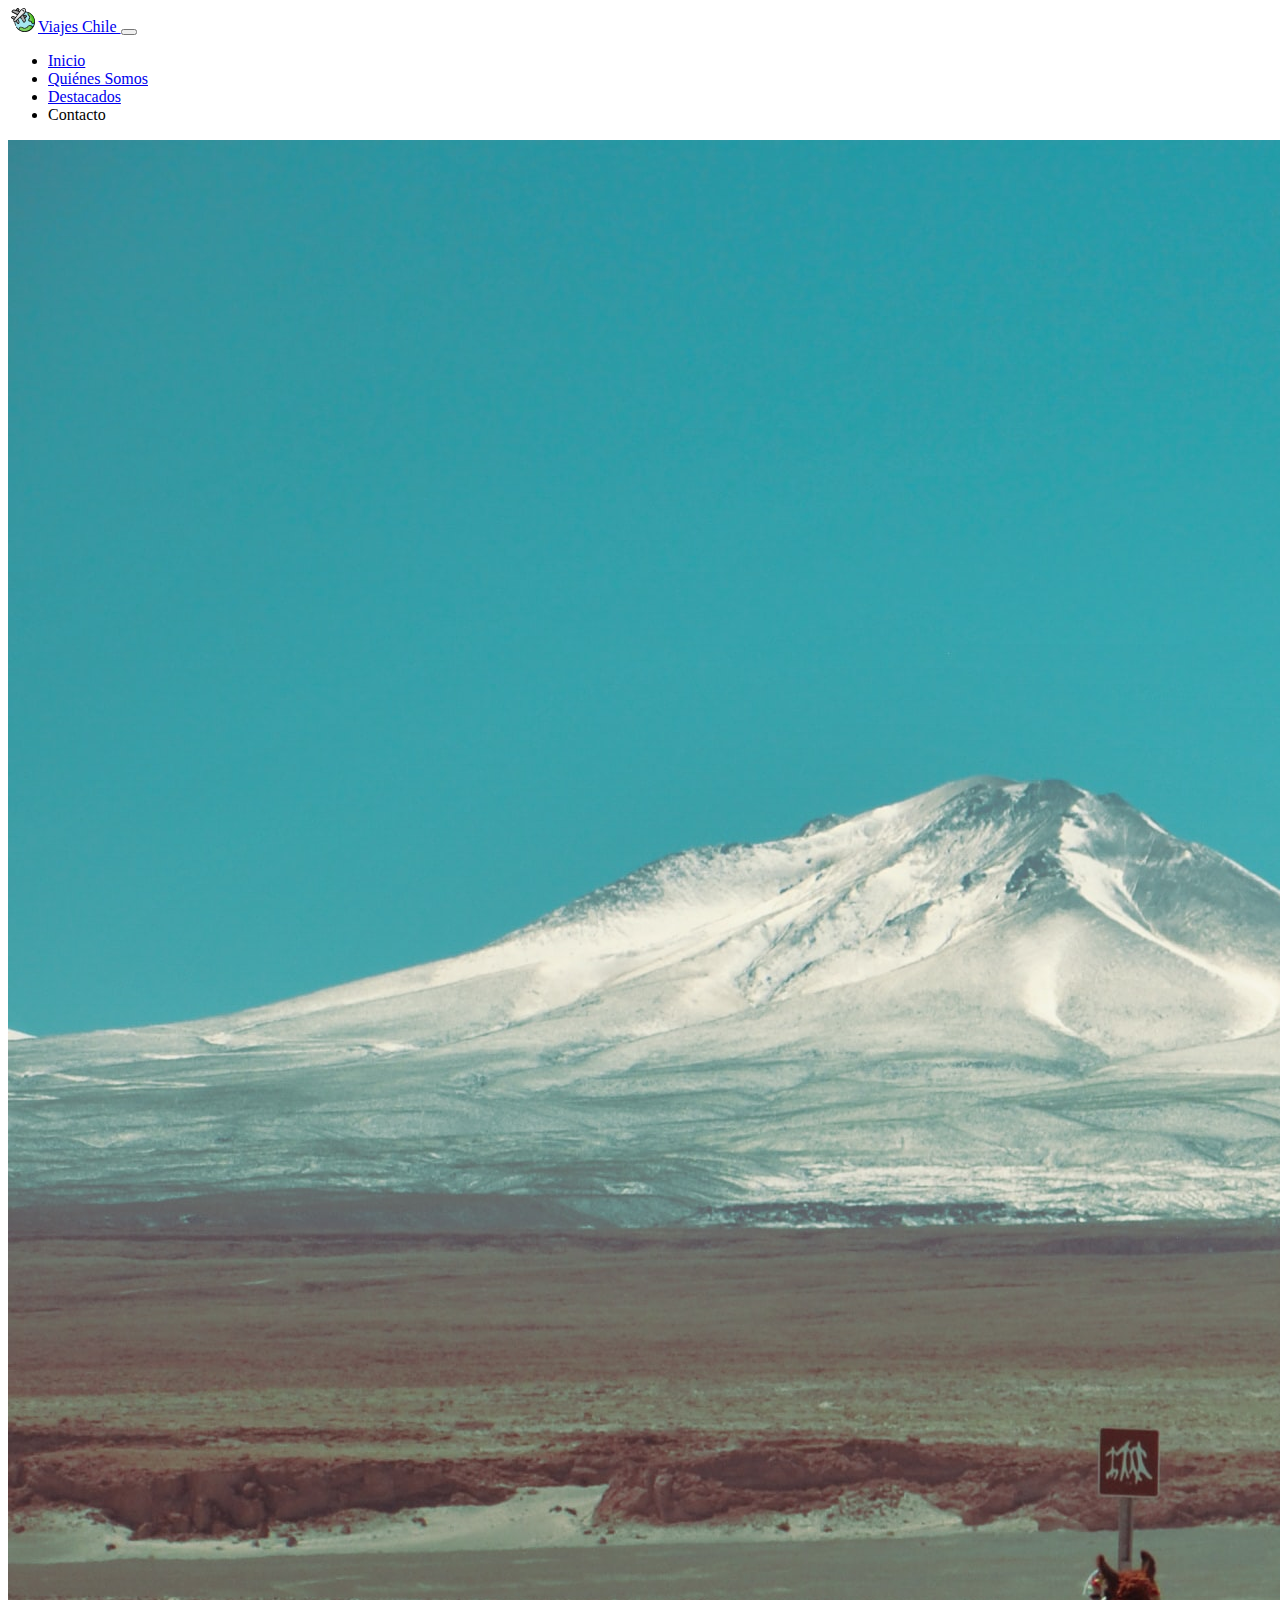
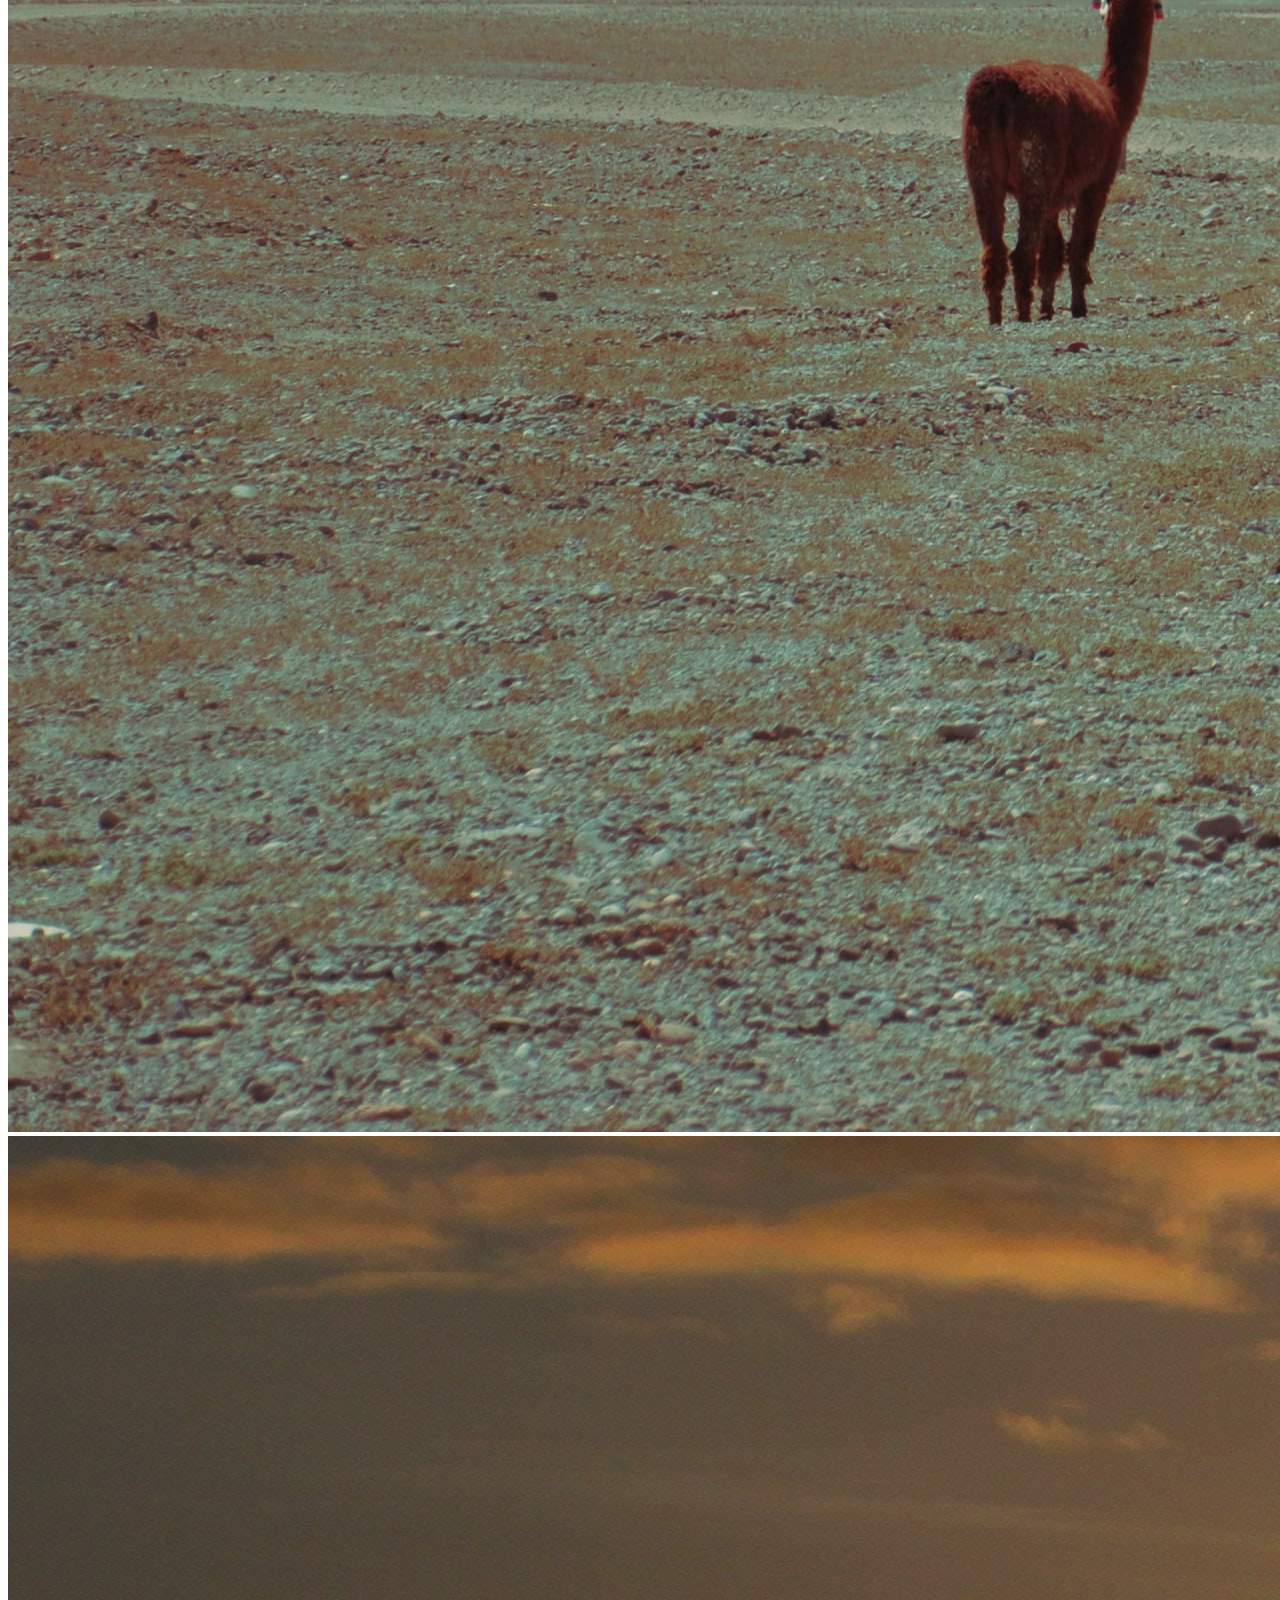
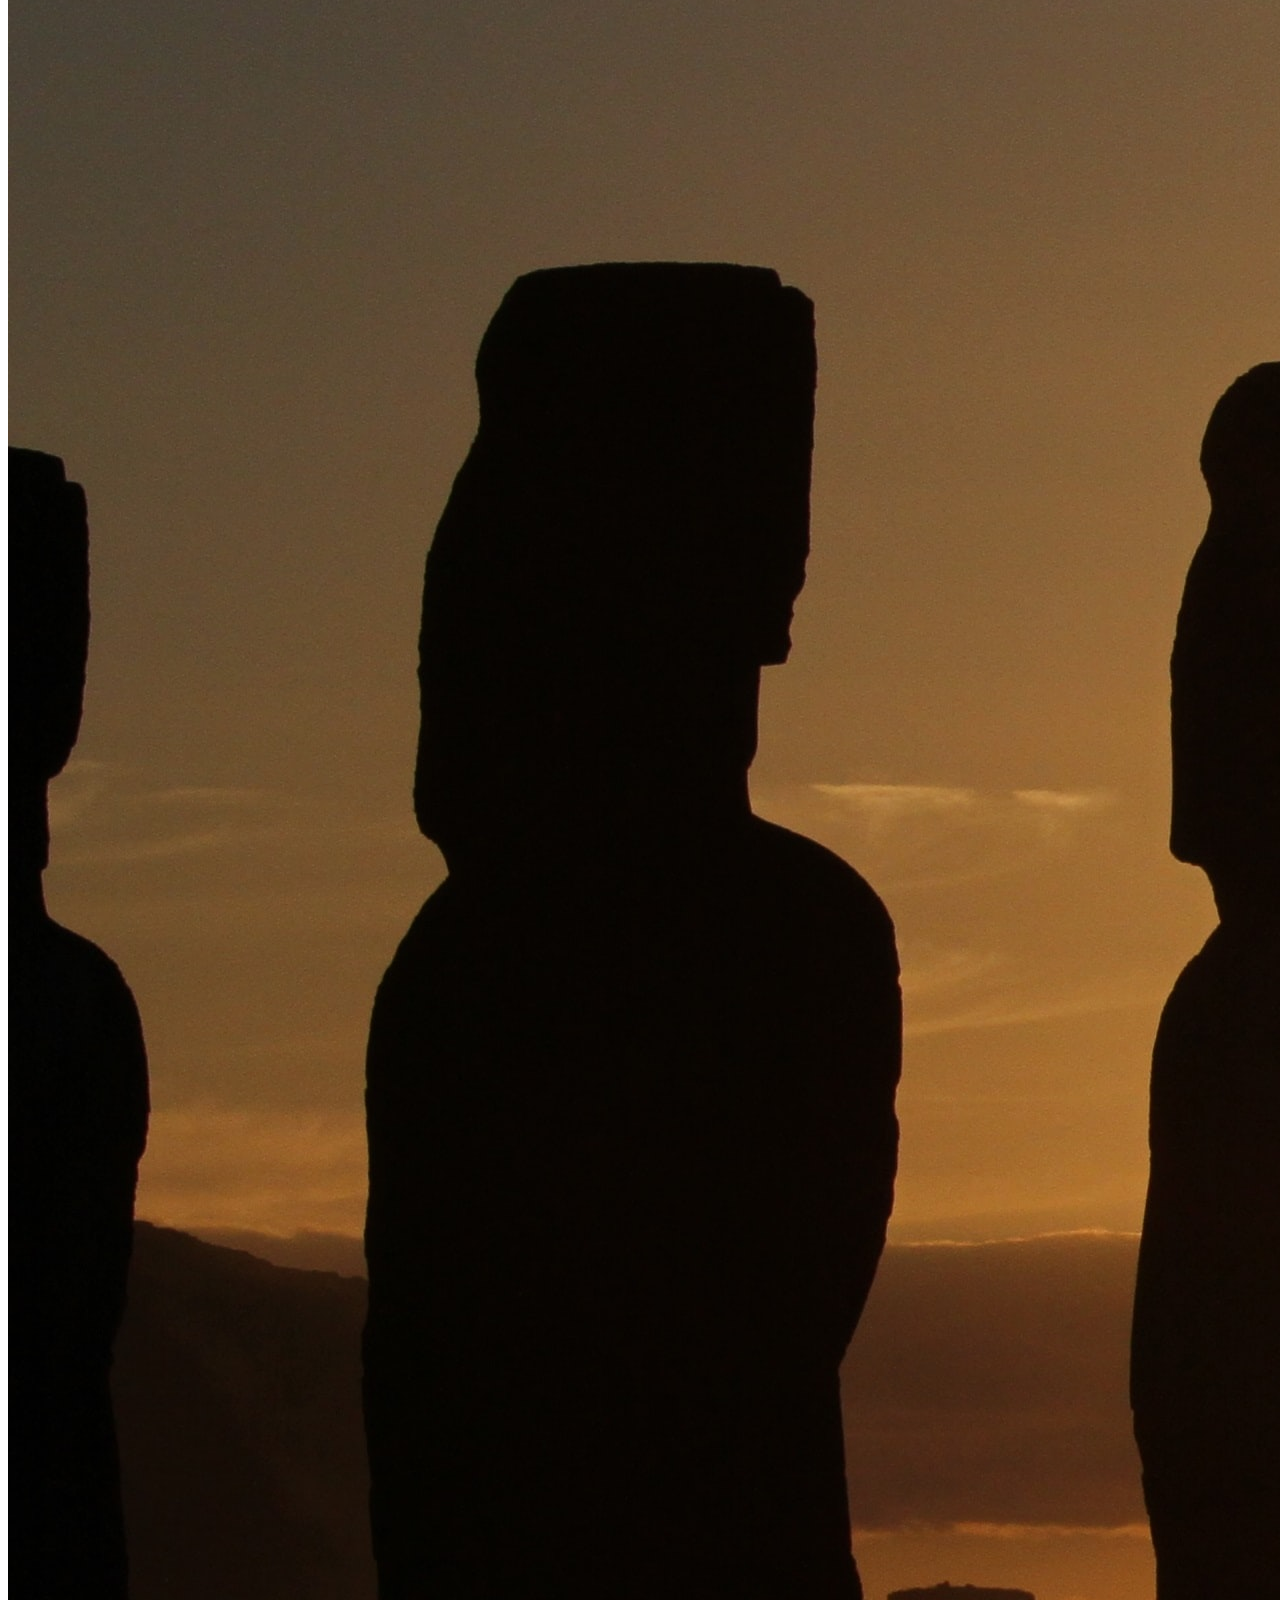
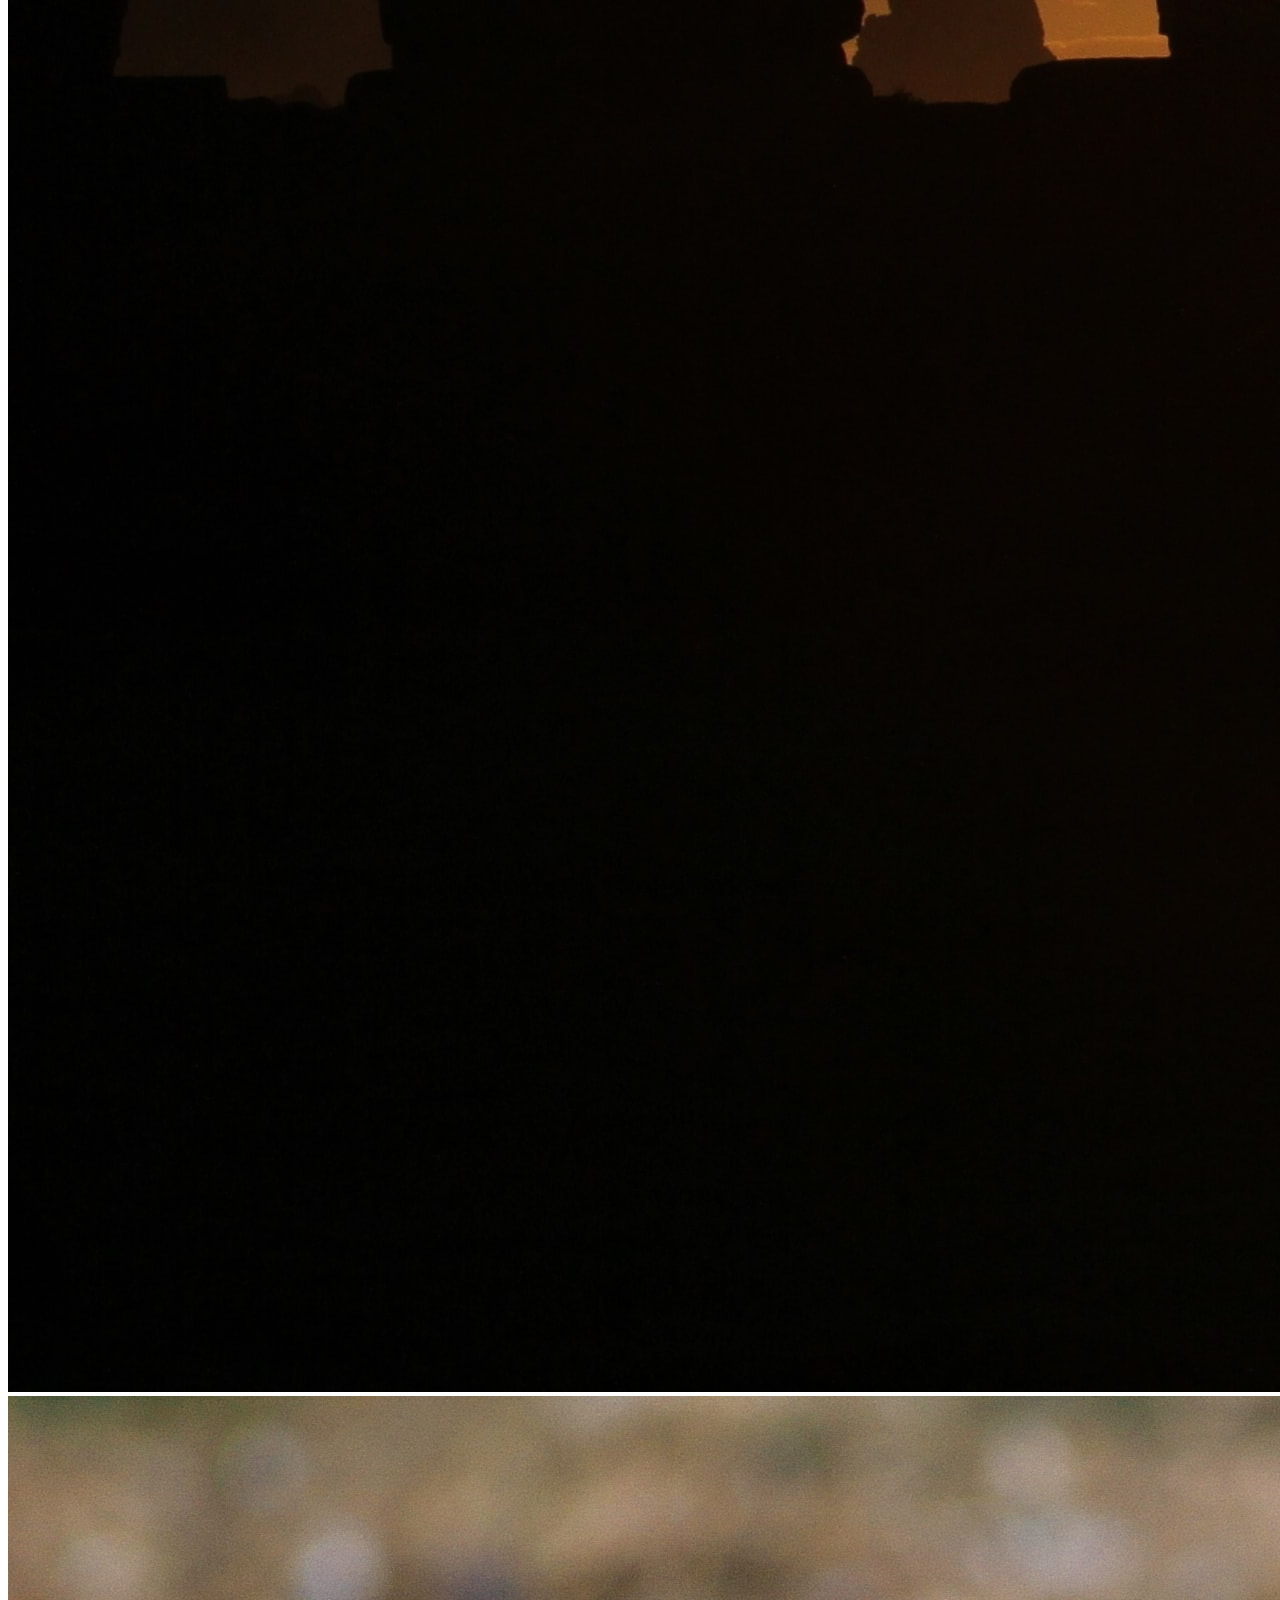
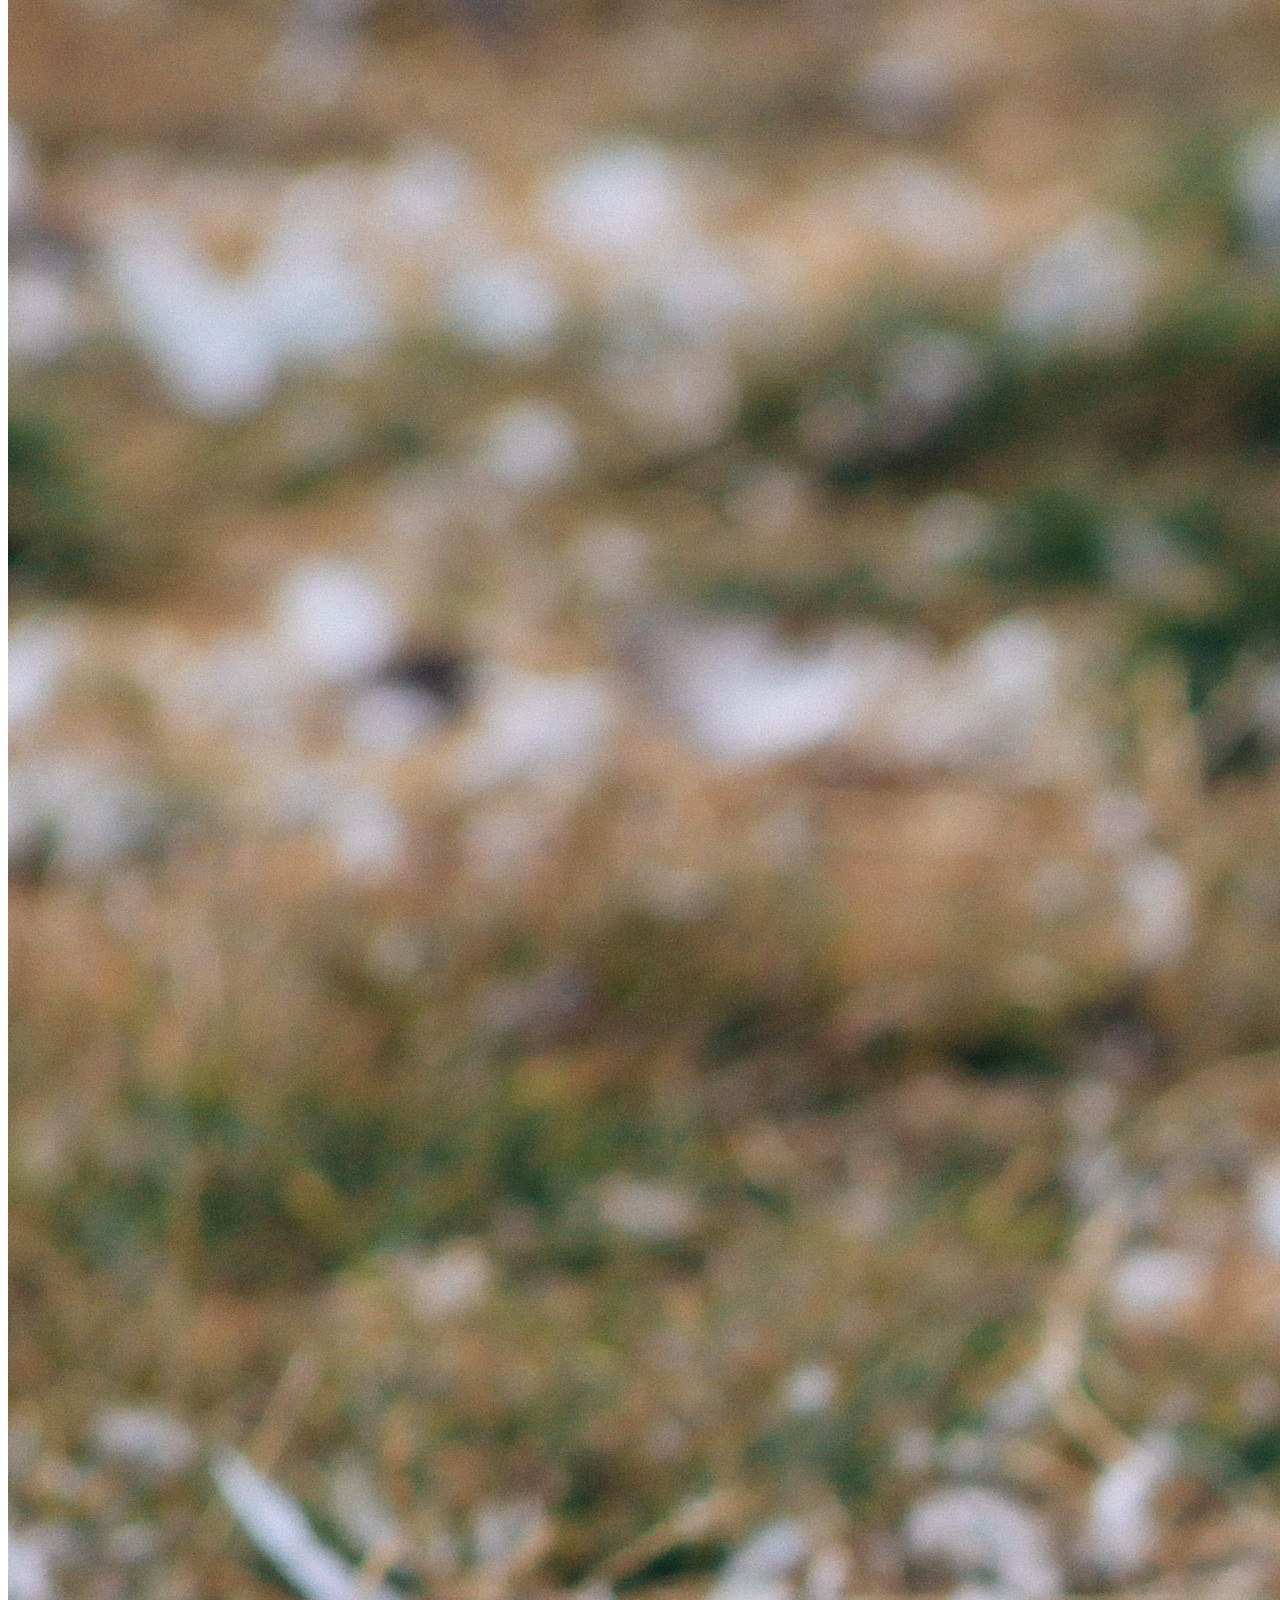
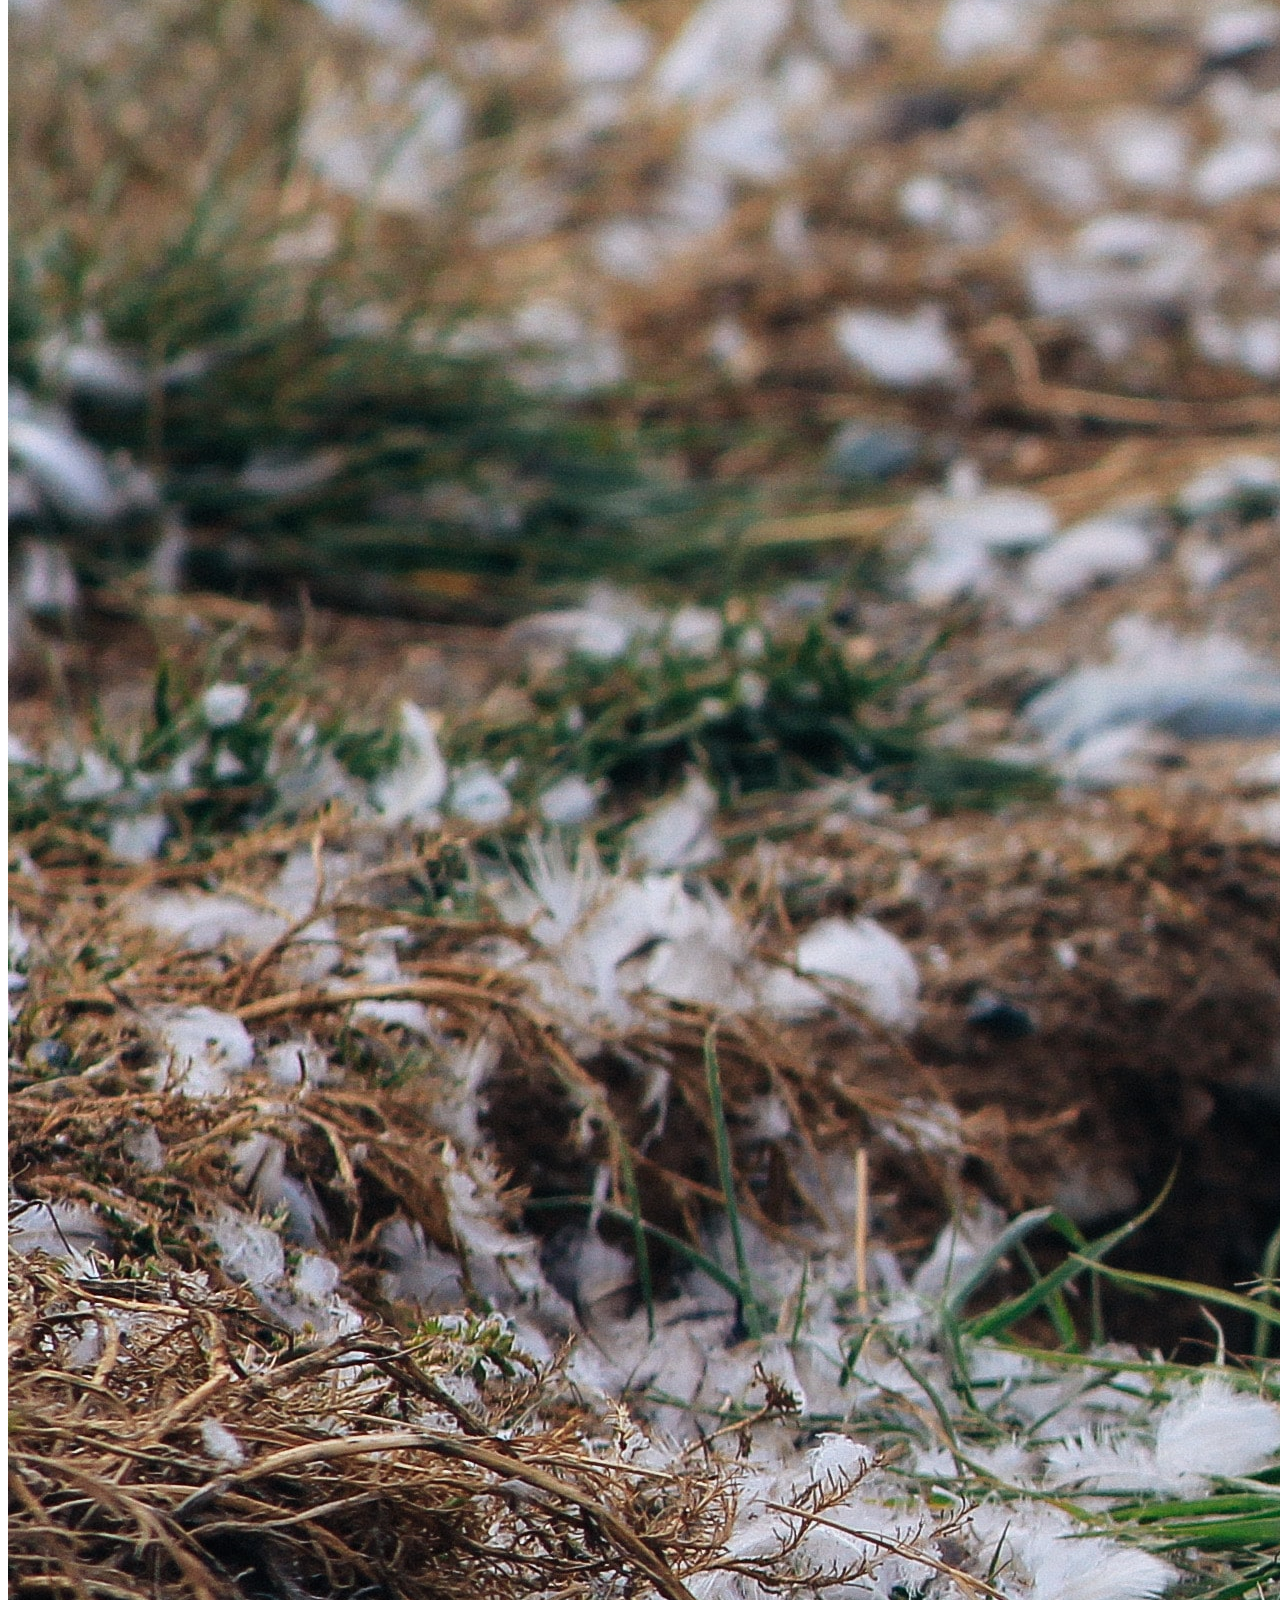
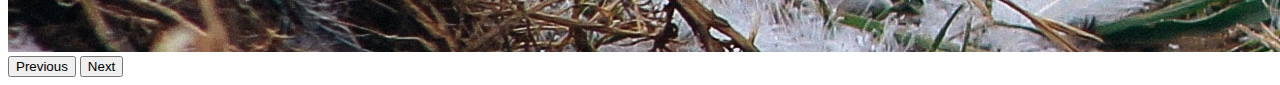
==== index.html @ 6c371916 "Agregamos Carousel con 3 img" ====
<!DOCTYPE html>
<html lang="es">
<head>
    <meta charset="UTF-8">
    <meta http-equiv="X-UA-Compatible" content="IE=edge">
    <meta name="viewport" content="width=device-width, initial-scale=1.0">
    <title>Viajes Chile</title>
    <link rel="shortcut icon" type="image/svg" href="./assets/img/viajes.svg">

<!-- bootstrap -->
<link href="https://cdn.jsdelivr.net/npm/bootstrap@5.2.2/dist/css/bootstrap.min.css" rel="stylesheet" integrity="sha384-Zenh87qX5JnK2Jl0vWa8Ck2rdkQ2Bzep5IDxbcnCeuOxjzrPF/et3URy9Bv1WTRi" crossorigin="anonymous">
<!-- JavaScript Bundle with Popper -->
<script src="https://cdn.jsdelivr.net/npm/bootstrap@5.2.2/dist/js/bootstrap.bundle.min.js" integrity="sha384-OERcA2EqjJCMA+/3y+gxIOqMEjwtxJY7qPCqsdltbNJuaOe923+mo//f6V8Qbsw3" crossorigin="anonymous"></script>
<!-- my code -->
<link rel="stylesheet" href="./assets/css/style.css">
</head>

<body>
<!-- navbar -->
<nav class="navbar sticky-top navbar-expand-lg navbar-light bg-*">
    <div class="container-fluid">
      <a class="navbar-brand" href="#">
        <img src="./assets/img/viajes.svg" alt="Logo" width="30" height="24" class="d-inline-block align-text-top">Viajes Chile 
      </a>
      <button class="navbar-toggler" type="button" data-bs-toggle="collapse" data-bs-target="#navbarNav" aria-controls="navbarNav" aria-expanded="false" aria-label="Toggle navigation">
        <span class="navbar-toggler-icon"></span>
      </button>
      <div class="collapse navbar-collapse" id="navbarNav">
        <ul class="navbar-nav">
          <li class="nav-item">
            <a class="nav-link active" aria-current="page" href="#">Inicio</a>
          </li>
          <li class="nav-item">
            <a class="nav-link" href="#">Quiénes Somos</a>
          </li>
          <li class="nav-item">
            <a class="nav-link" href="#">Destacados</a>
          </li>
          <li class="nav-item">
            <a class="nav-link">Contacto</a>
          </li>
        </ul>
      </div>
    </div>
  </nav>
<!-- carousel -->
<section>
  <div id="carouselExampleControls" class="carousel slide" data-bs-ride="carousel">
    <div class="carousel-inner">
      <div class="carousel-item active">
        <img src="./assets/img/carousel1.jpg" class="d-block w-100" alt="...">
      </div>
      <div class="carousel-item">
        <img src="./assets/img/carousel2.jpg" class="d-block w-100" alt="...">
      </div>
      <div class="carousel-item">
        <img src="./assets/img/carousel3.jpg" class="d-block w-100" alt="...">
      </div>
    </div>
    <button class="carousel-control-prev" type="button" data-bs-target="#carouselExampleControls" data-bs-slide="prev">
      <span class="carousel-control-prev-icon" aria-hidden="true"></span>
      <span class="visually-hidden">Previous</span>
    </button>
    <button class="carousel-control-next" type="button" data-bs-target="#carouselExampleControls" data-bs-slide="next">
      <span class="carousel-control-next-icon" aria-hidden="true"></span>
      <span class="visually-hidden">Next</span>
    </button>
  </div>
</section>

<!-- article -->
<section></section>

<!-- cards -->
<section></section>


    <!-- contact form -->
<section></section>

    <!-- footer -->

    <script src="https://code.jquery.com/jquery-3.2.1.slim.min.js"></script>
    <script src="https://cdn.jsdelivr.net/npm/popper.js@1.12.9/dist/umd/popper.min.js"></script>
    <script src="./js/script.js"></script>  
</body>
</html>
---- assets/css/style.css ----
nav .collapse {
    justify-content: flex-end;
}
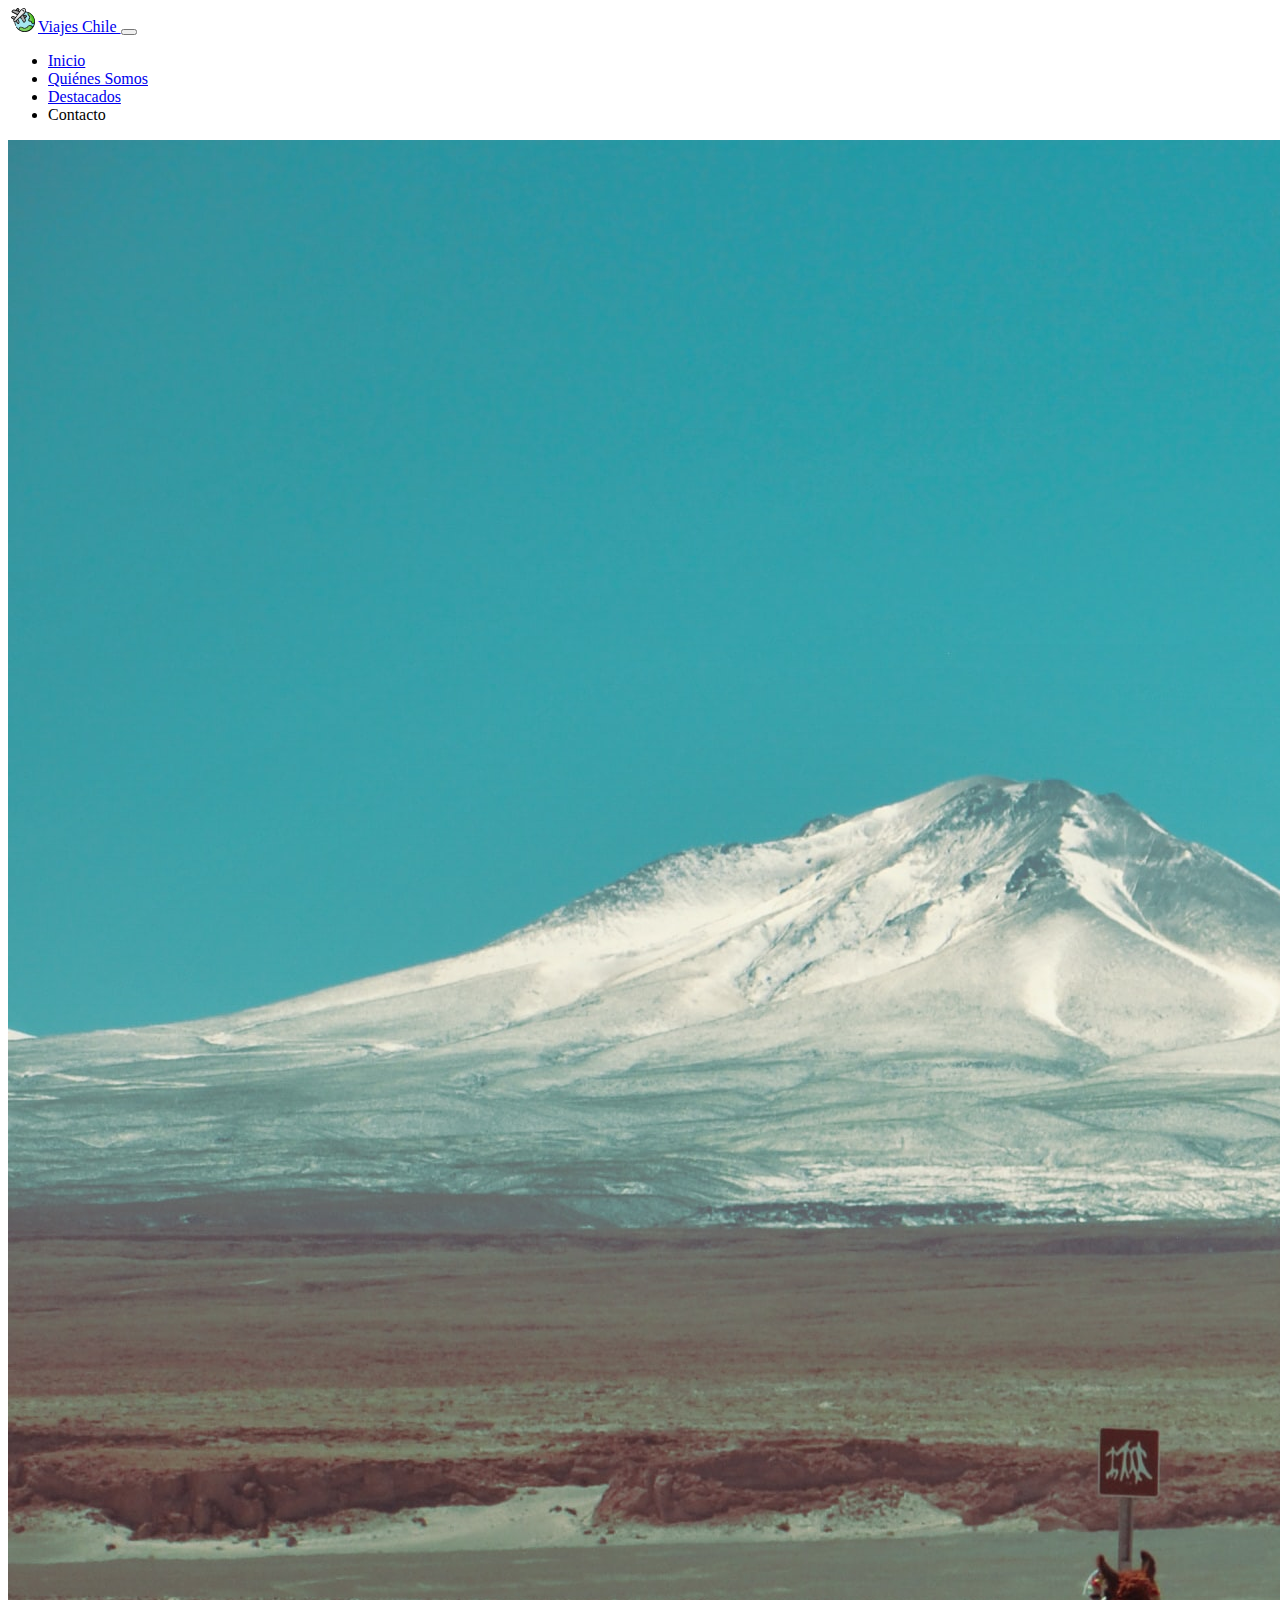
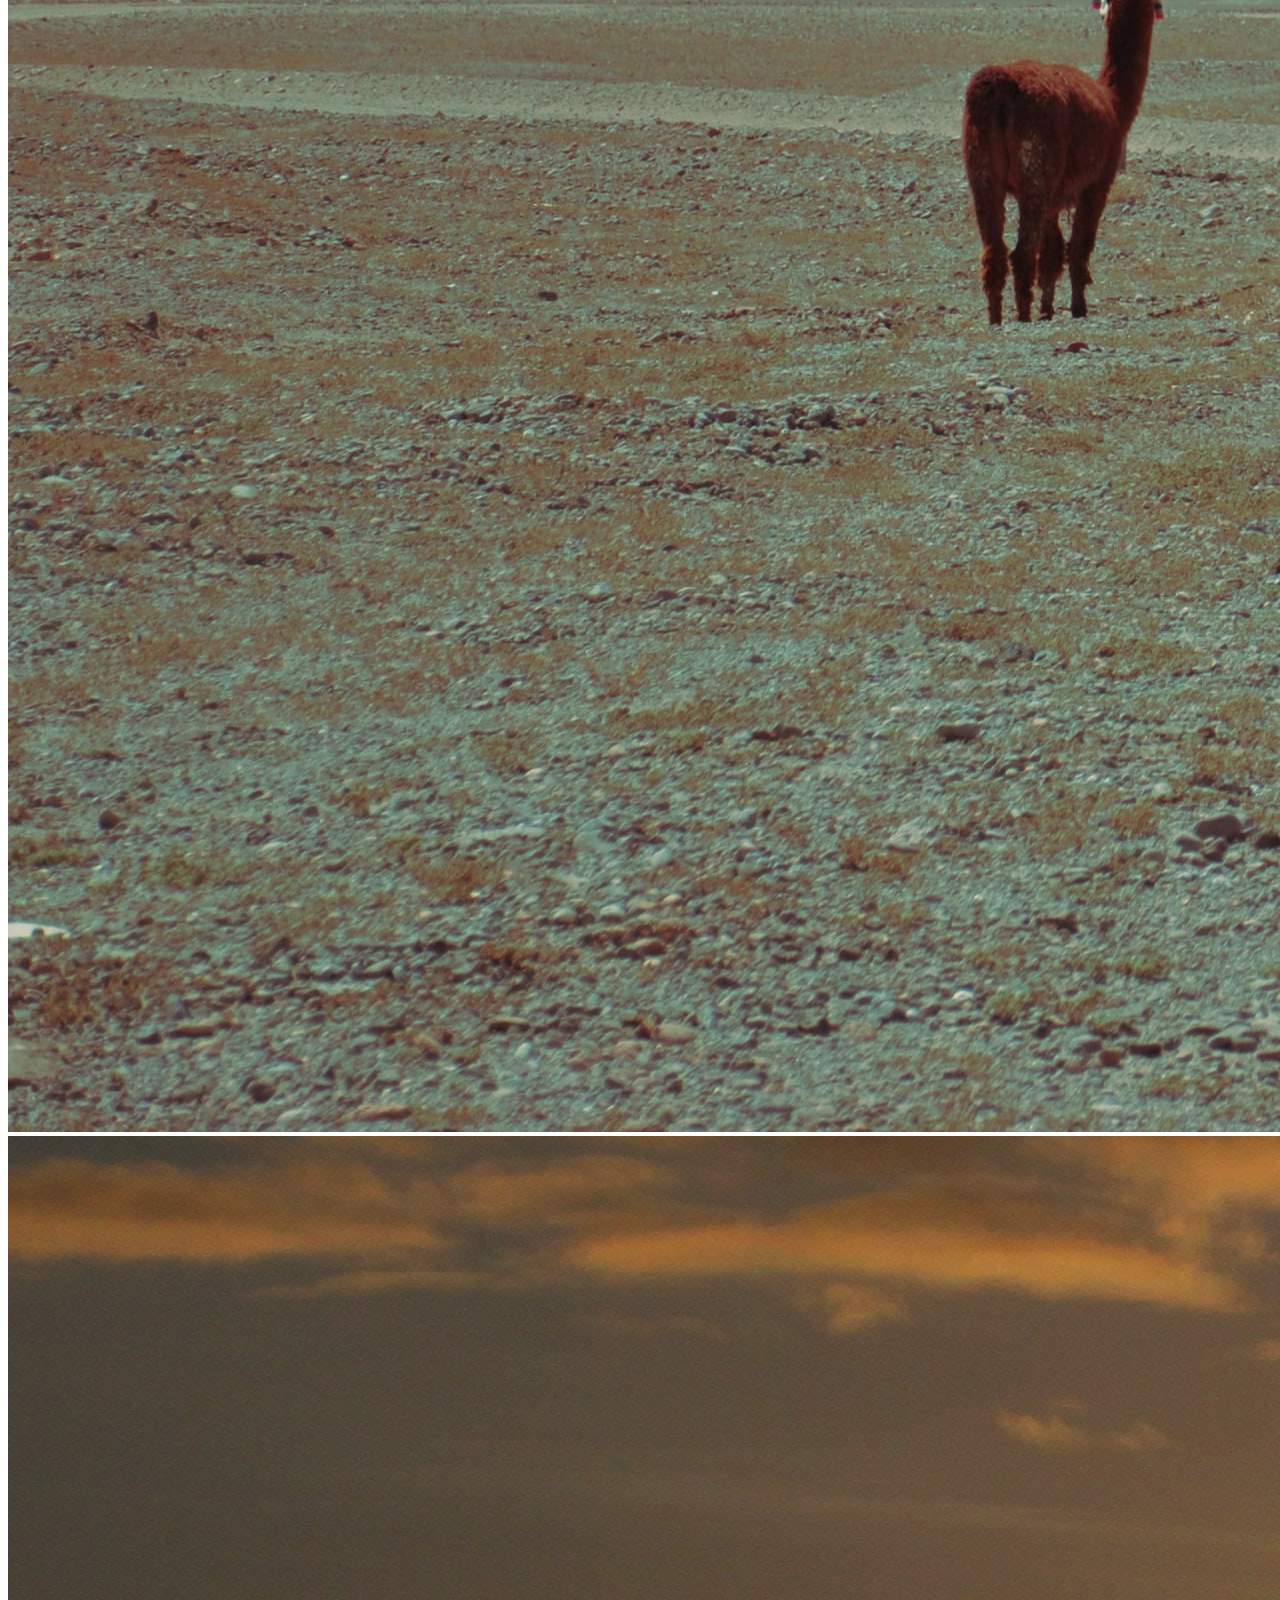
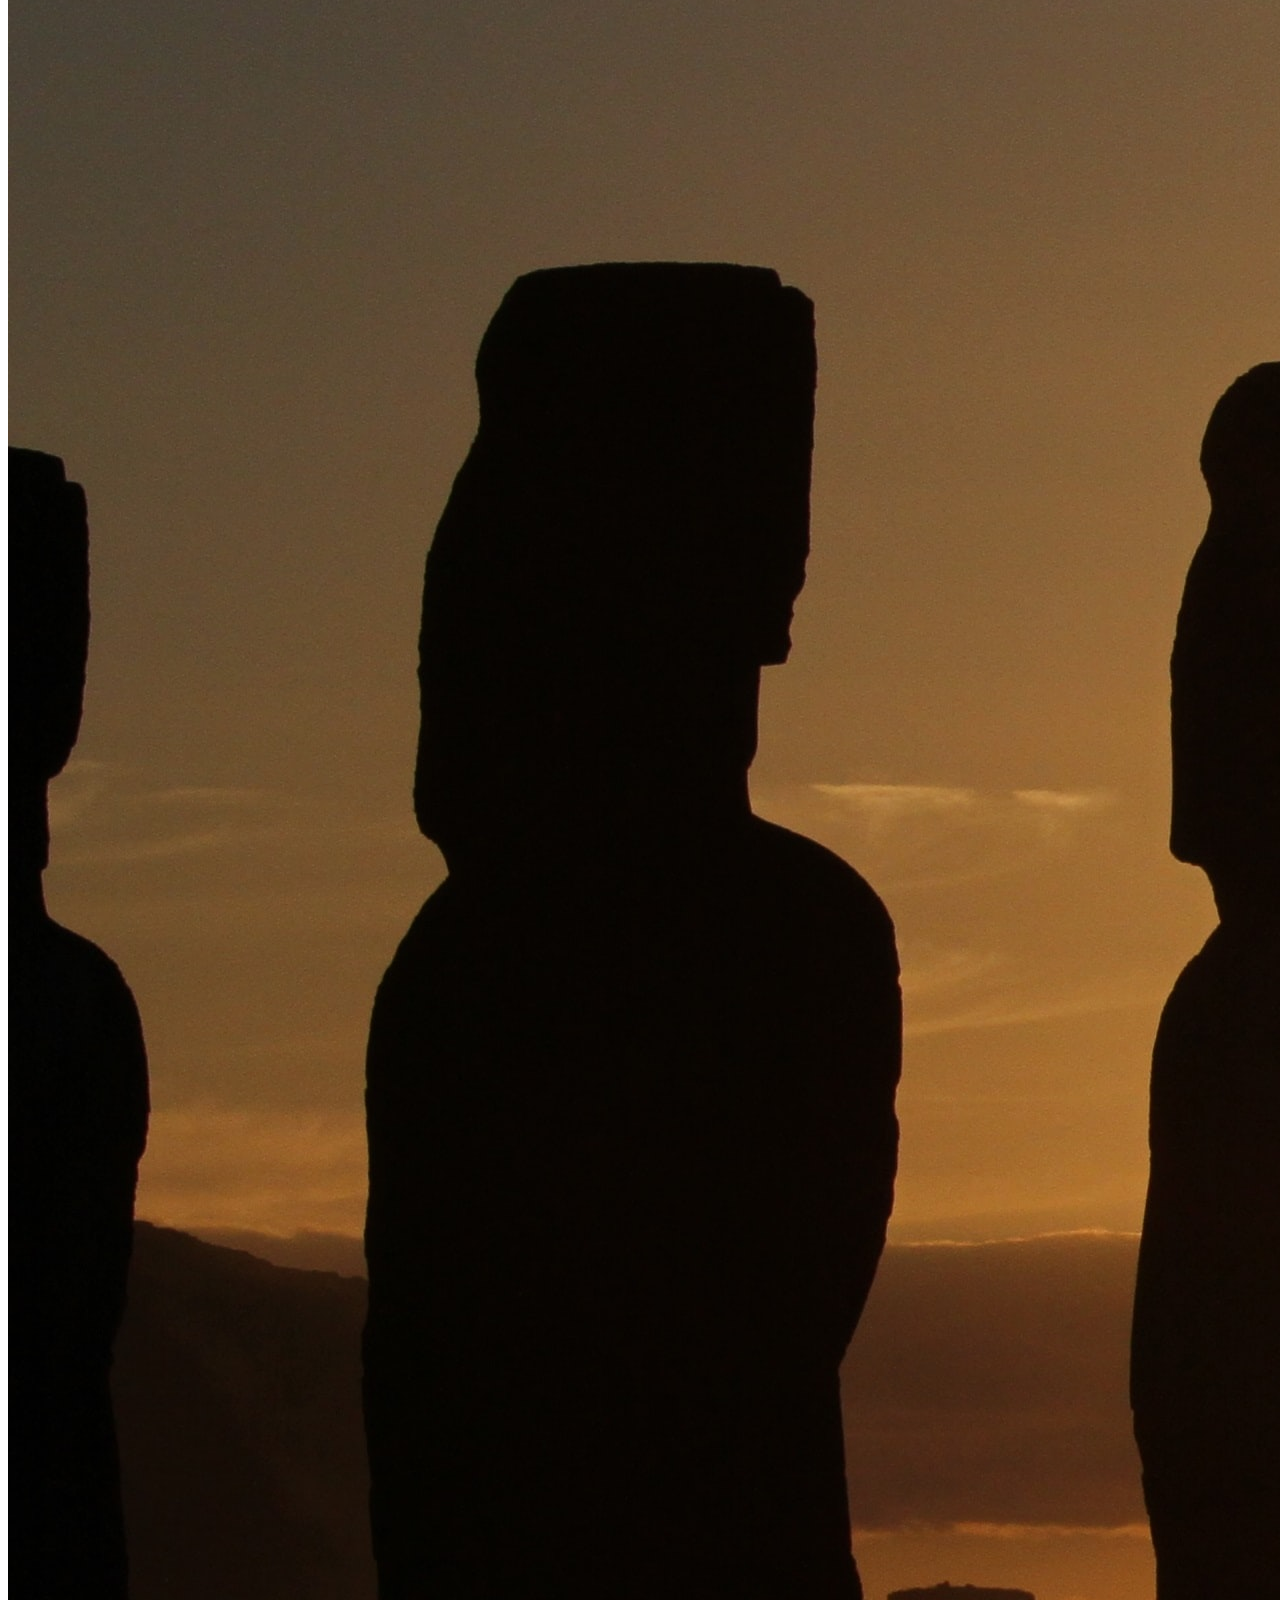
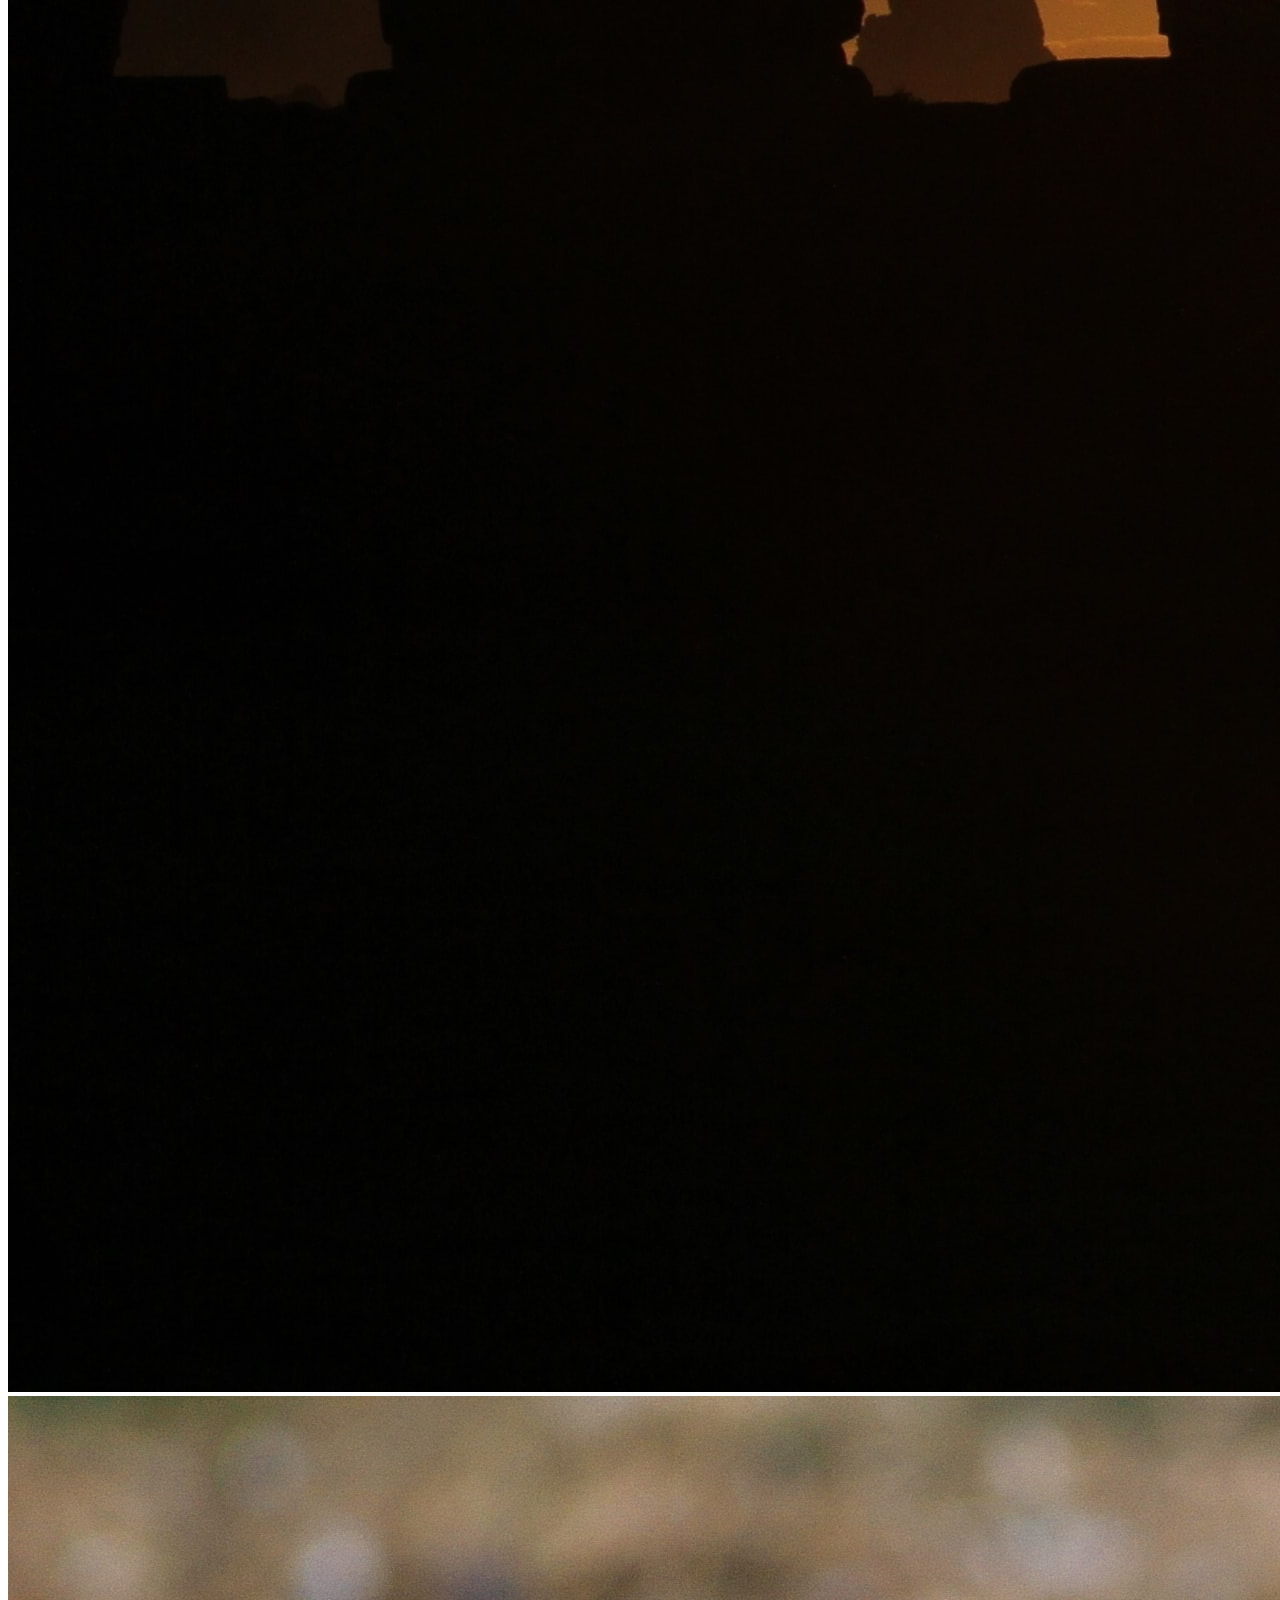
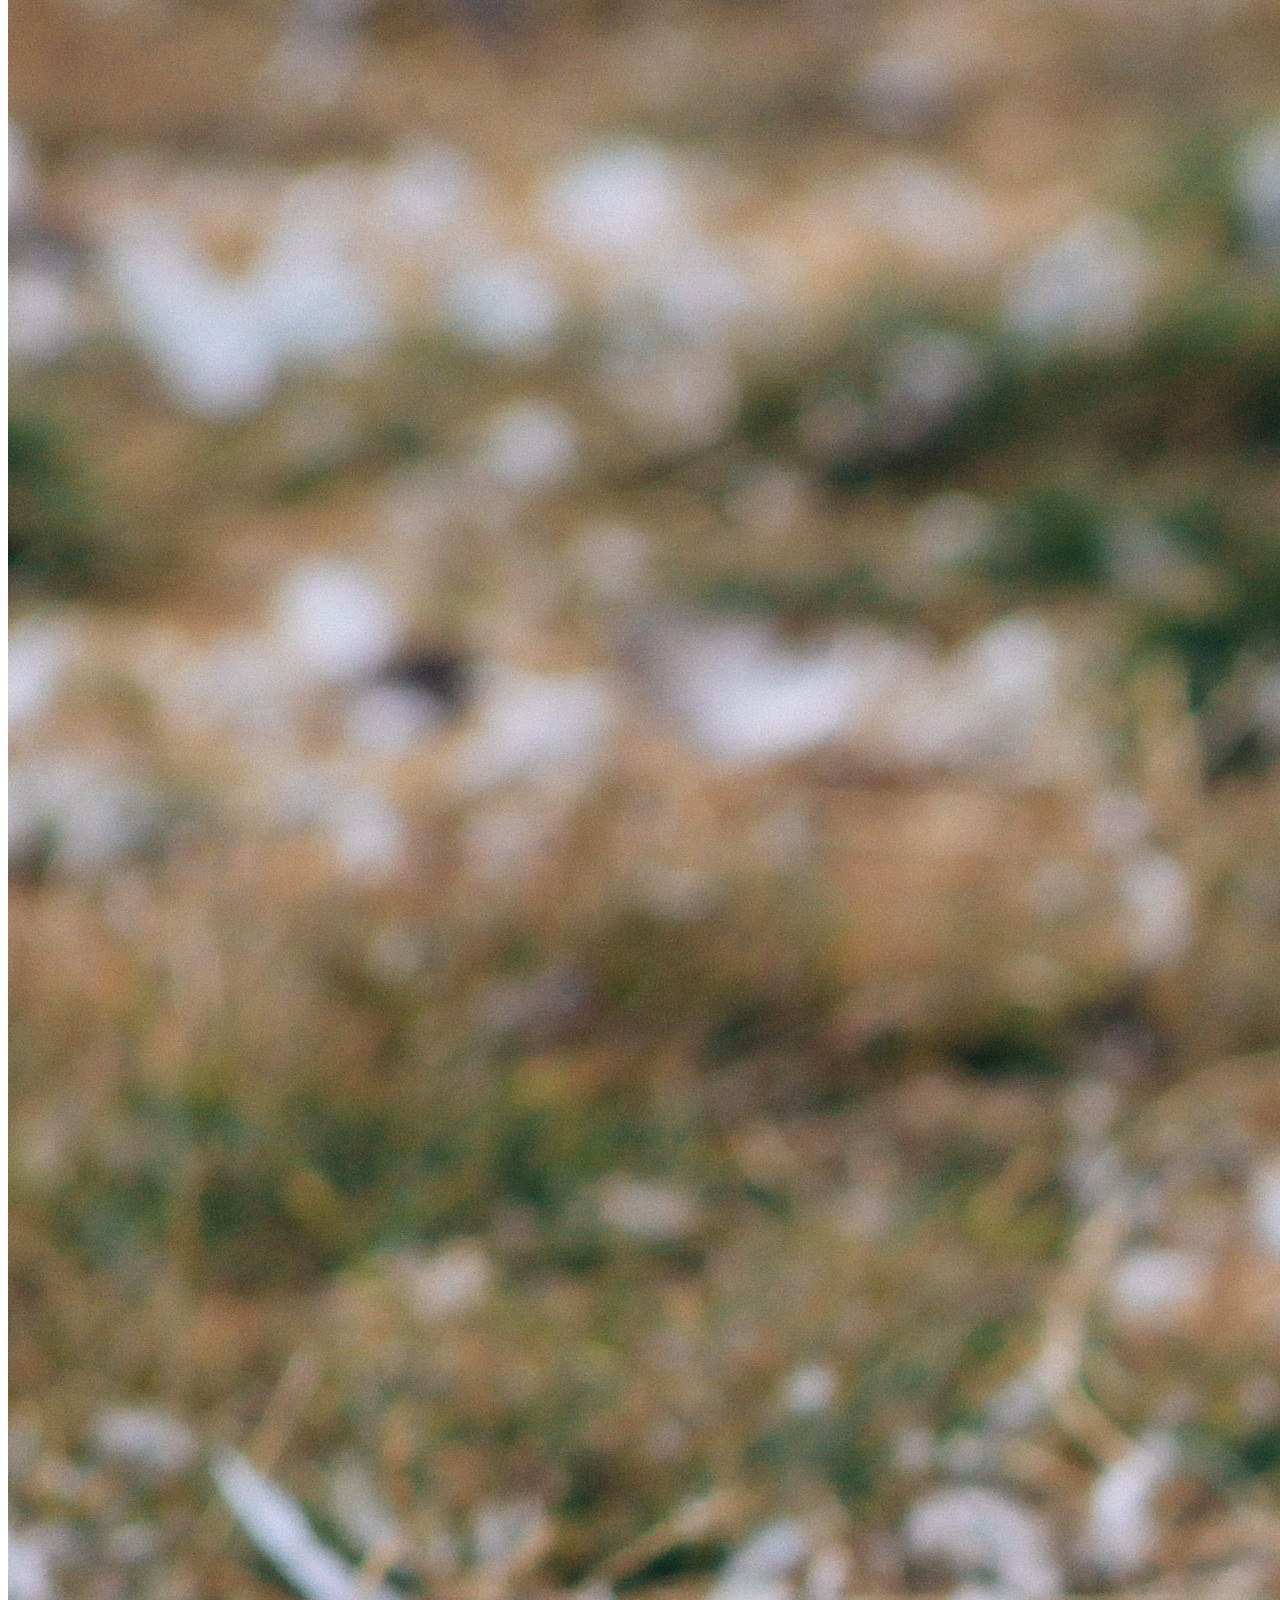
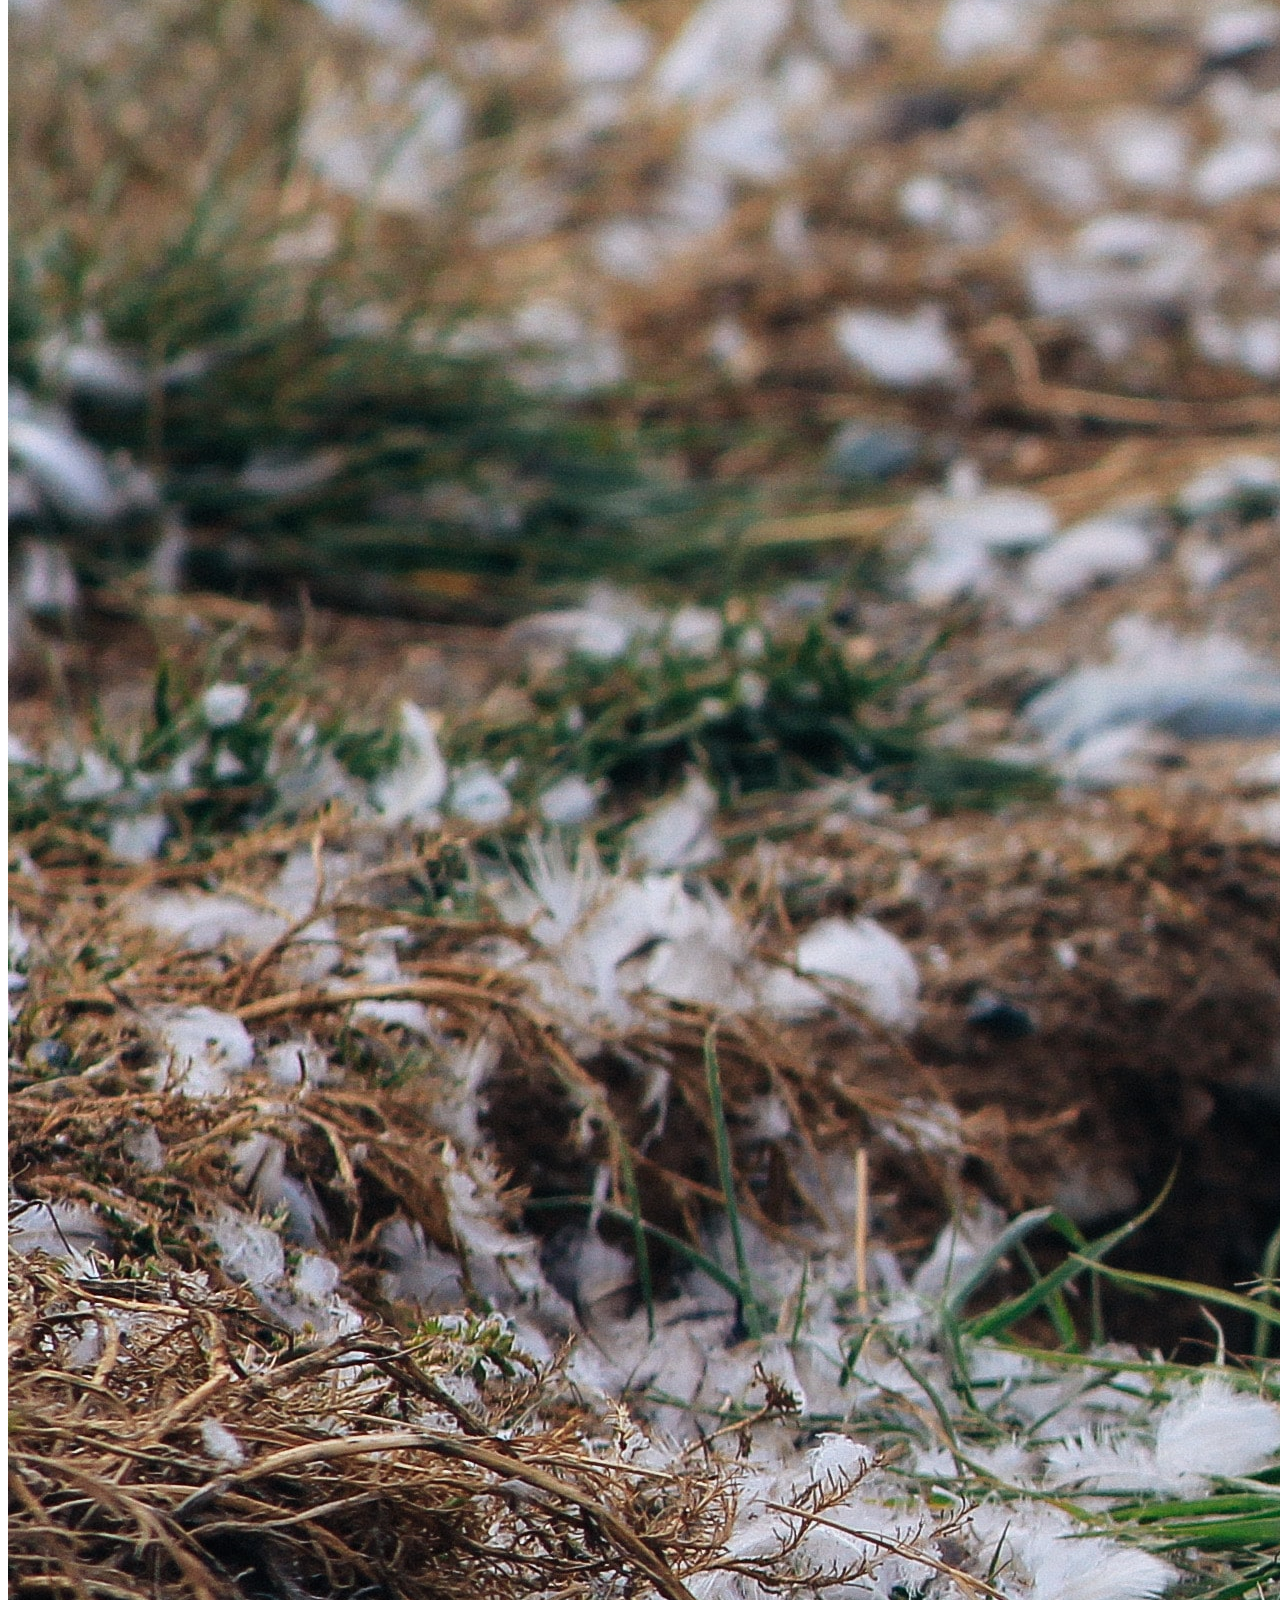
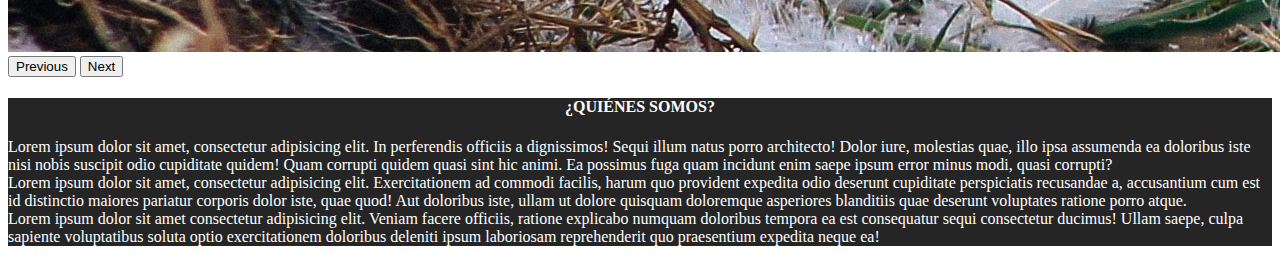
==== commit 6269bc3a: "Agregamos sección quienes-somos, de 3 cols" ====
--- a/index.html
+++ b/index.html
@@ -69,7 +69,24 @@
 </section>
 
 <!-- article -->
-<section></section>
+<section id="quienes-somos">
+  <div class="py-5">
+    <h4>¿QUIÉNES SOMOS?</h4>
+  </div>
+  <div class="container text-center pb-4">
+    <div class="row">
+      <div class="col">
+        Lorem ipsum dolor sit amet, consectetur adipisicing elit. In perferendis officiis a dignissimos! Sequi illum natus porro architecto! Dolor iure, molestias quae, illo ipsa assumenda ea doloribus iste nisi nobis suscipit odio cupiditate quidem! Quam corrupti quidem quasi sint hic animi. Ea possimus fuga quam incidunt enim saepe ipsum error minus modi, quasi corrupti?
+      </div>
+      <div class="col">
+        Lorem ipsum dolor sit amet, consectetur adipisicing elit. Exercitationem ad commodi facilis, harum quo provident expedita odio deserunt cupiditate perspiciatis recusandae a, accusantium cum est id distinctio maiores pariatur corporis dolor iste, quae quod! Aut doloribus iste, ullam ut dolore quisquam doloremque asperiores blanditiis quae deserunt voluptates ratione porro atque.
+      </div>
+      <div class="col">
+        Lorem ipsum dolor sit amet consectetur adipisicing elit. Veniam facere officiis, ratione explicabo numquam doloribus tempora ea est consequatur sequi consectetur ducimus! Ullam saepe, culpa sapiente voluptatibus soluta optio exercitationem doloribus deleniti ipsum laboriosam reprehenderit quo praesentium expedita neque ea!
+      </div>
+    </div>
+  </div>
+</section>
 
 <!-- cards -->
 <section></section>
--- a/assets/css/style.css
+++ b/assets/css/style.css
@@ -1,3 +1,12 @@
 nav .collapse {
     justify-content: flex-end;
+}
+
+
+#quienes-somos {
+    background-color: #252525;
+    color: white;
+}
+h4 {
+    text-align: center
 }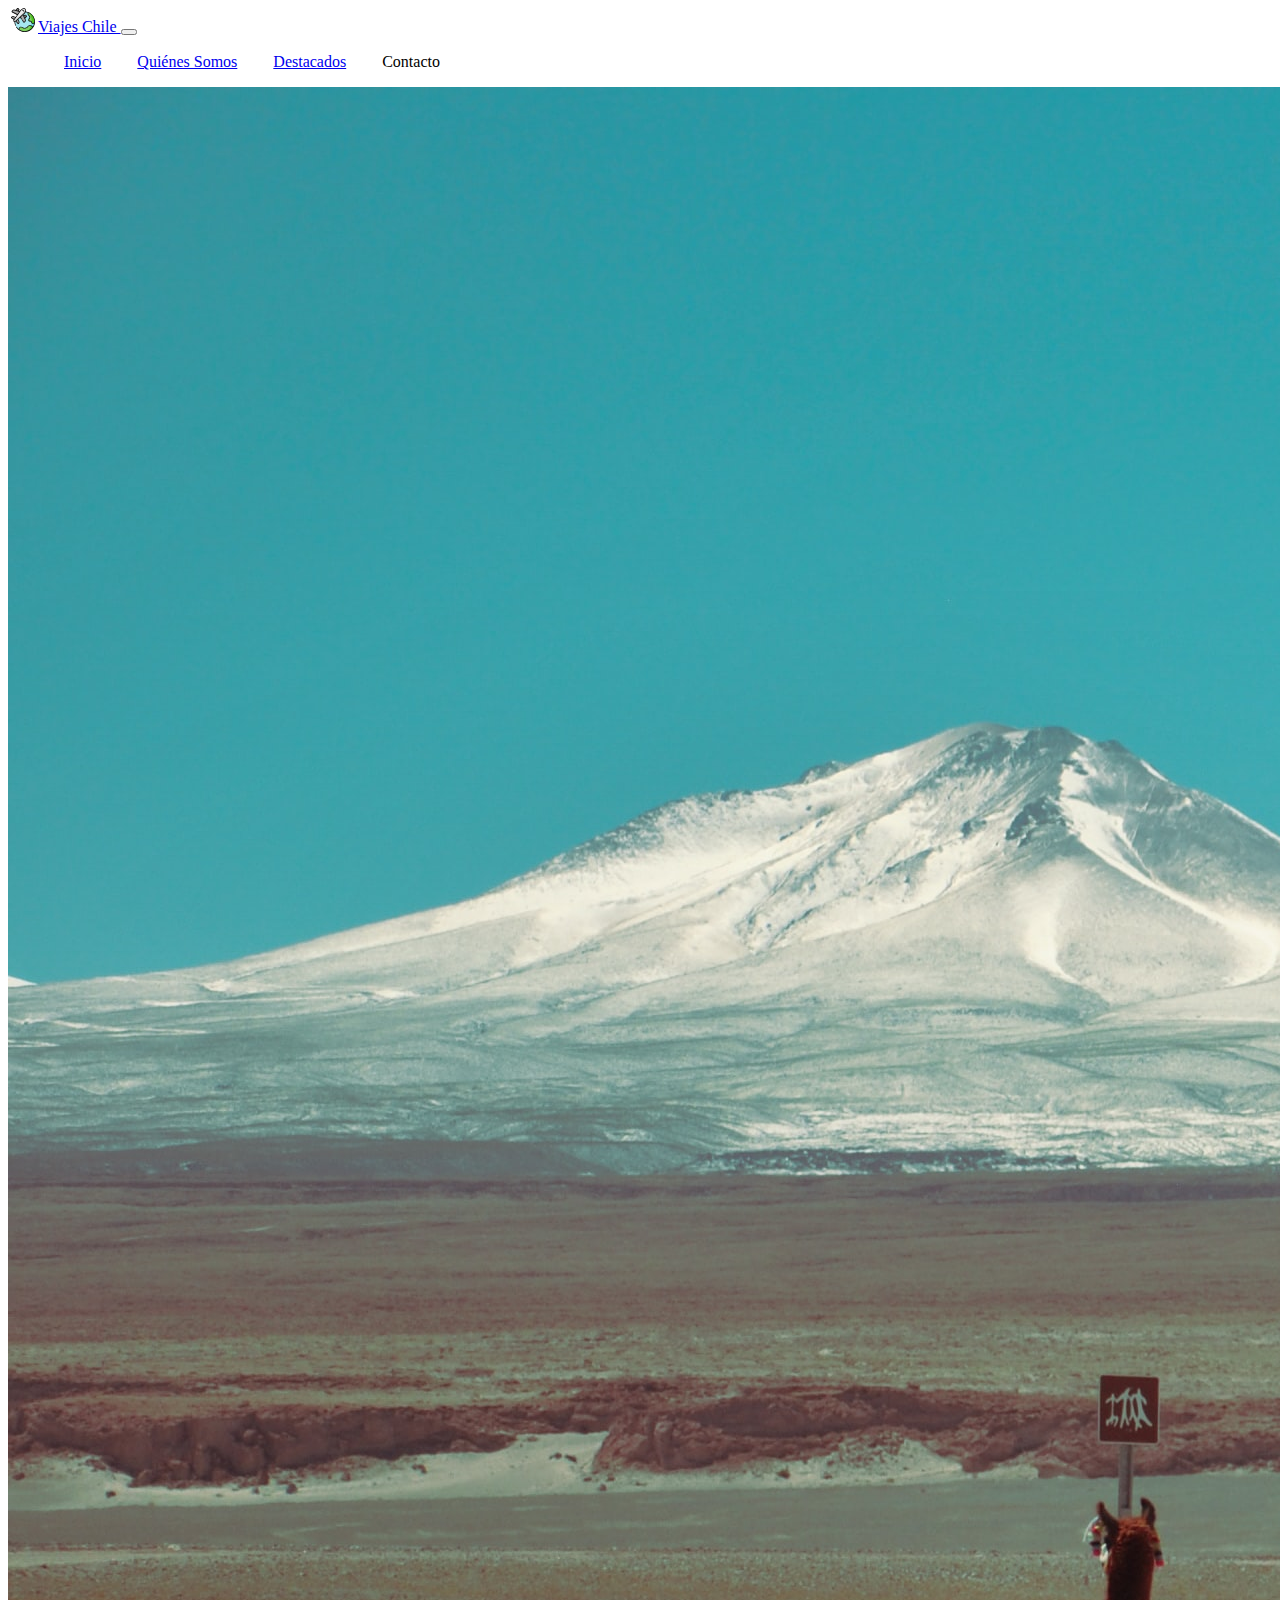
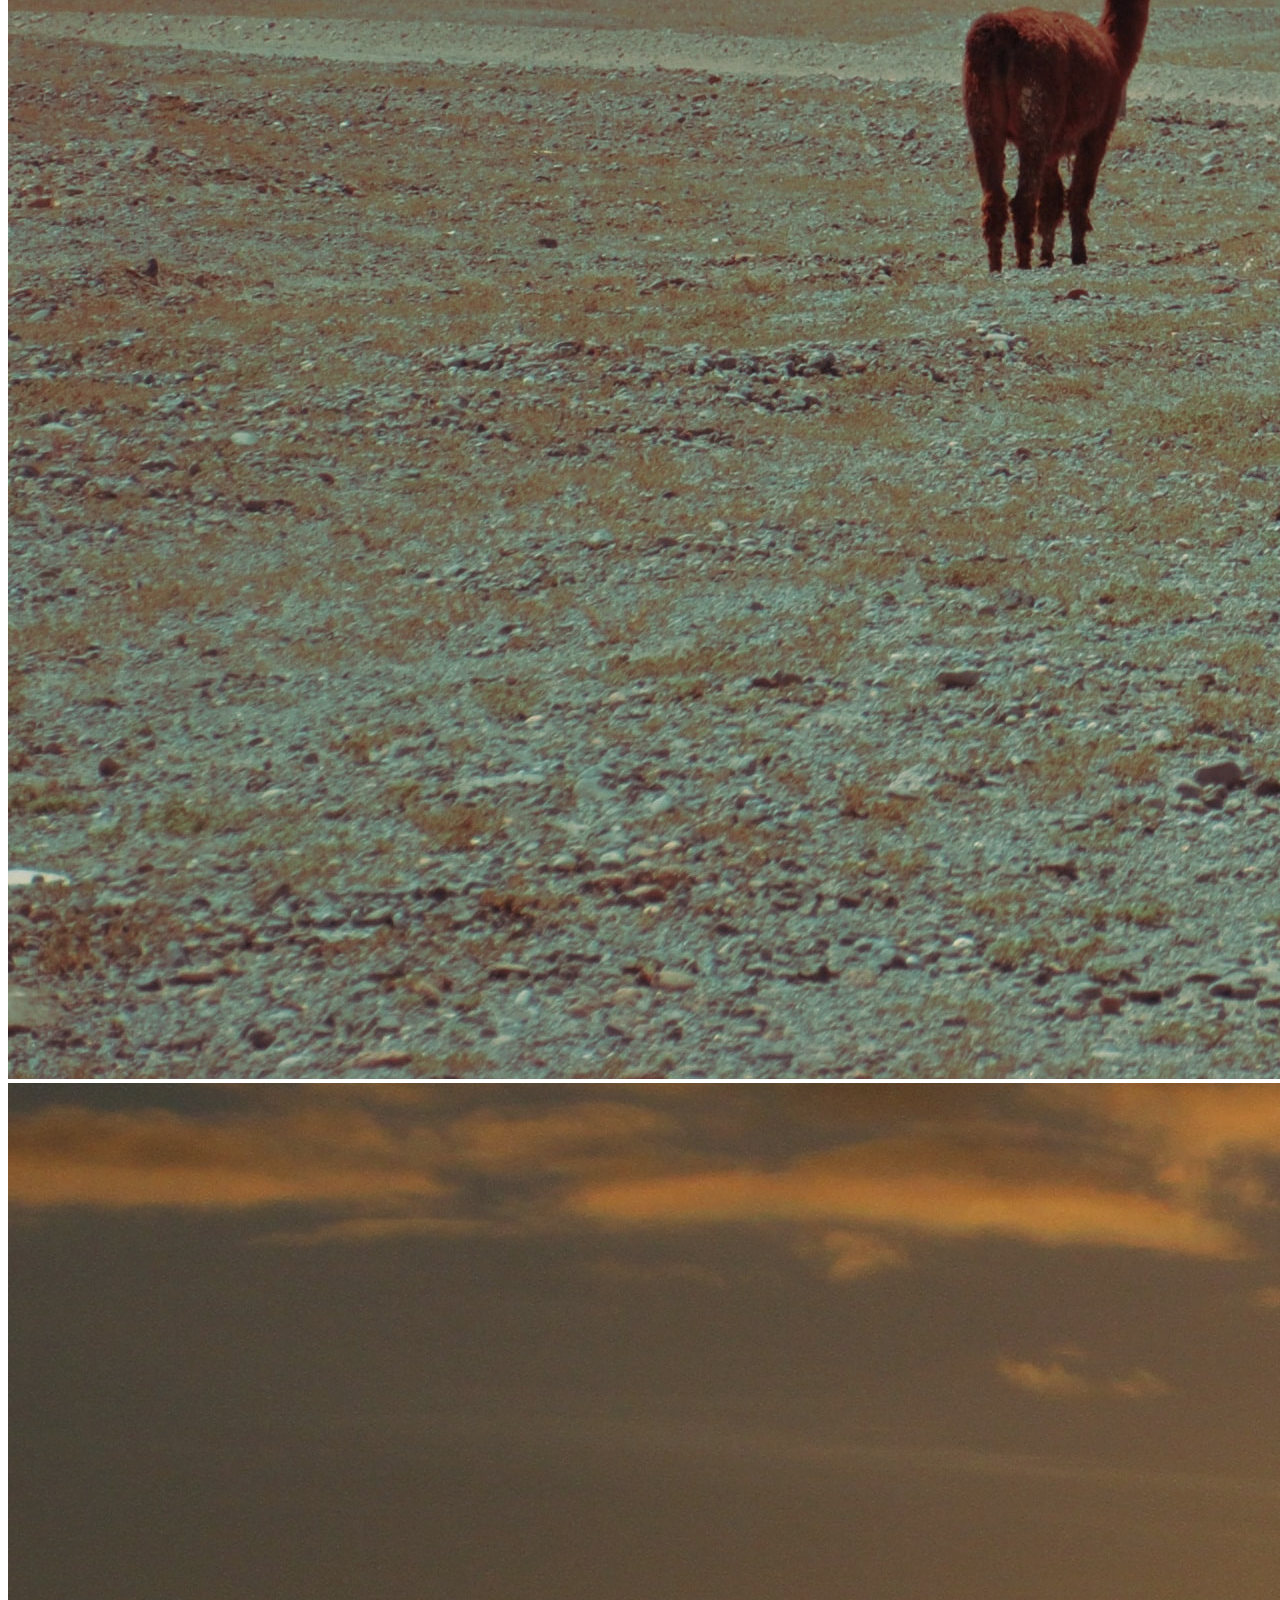
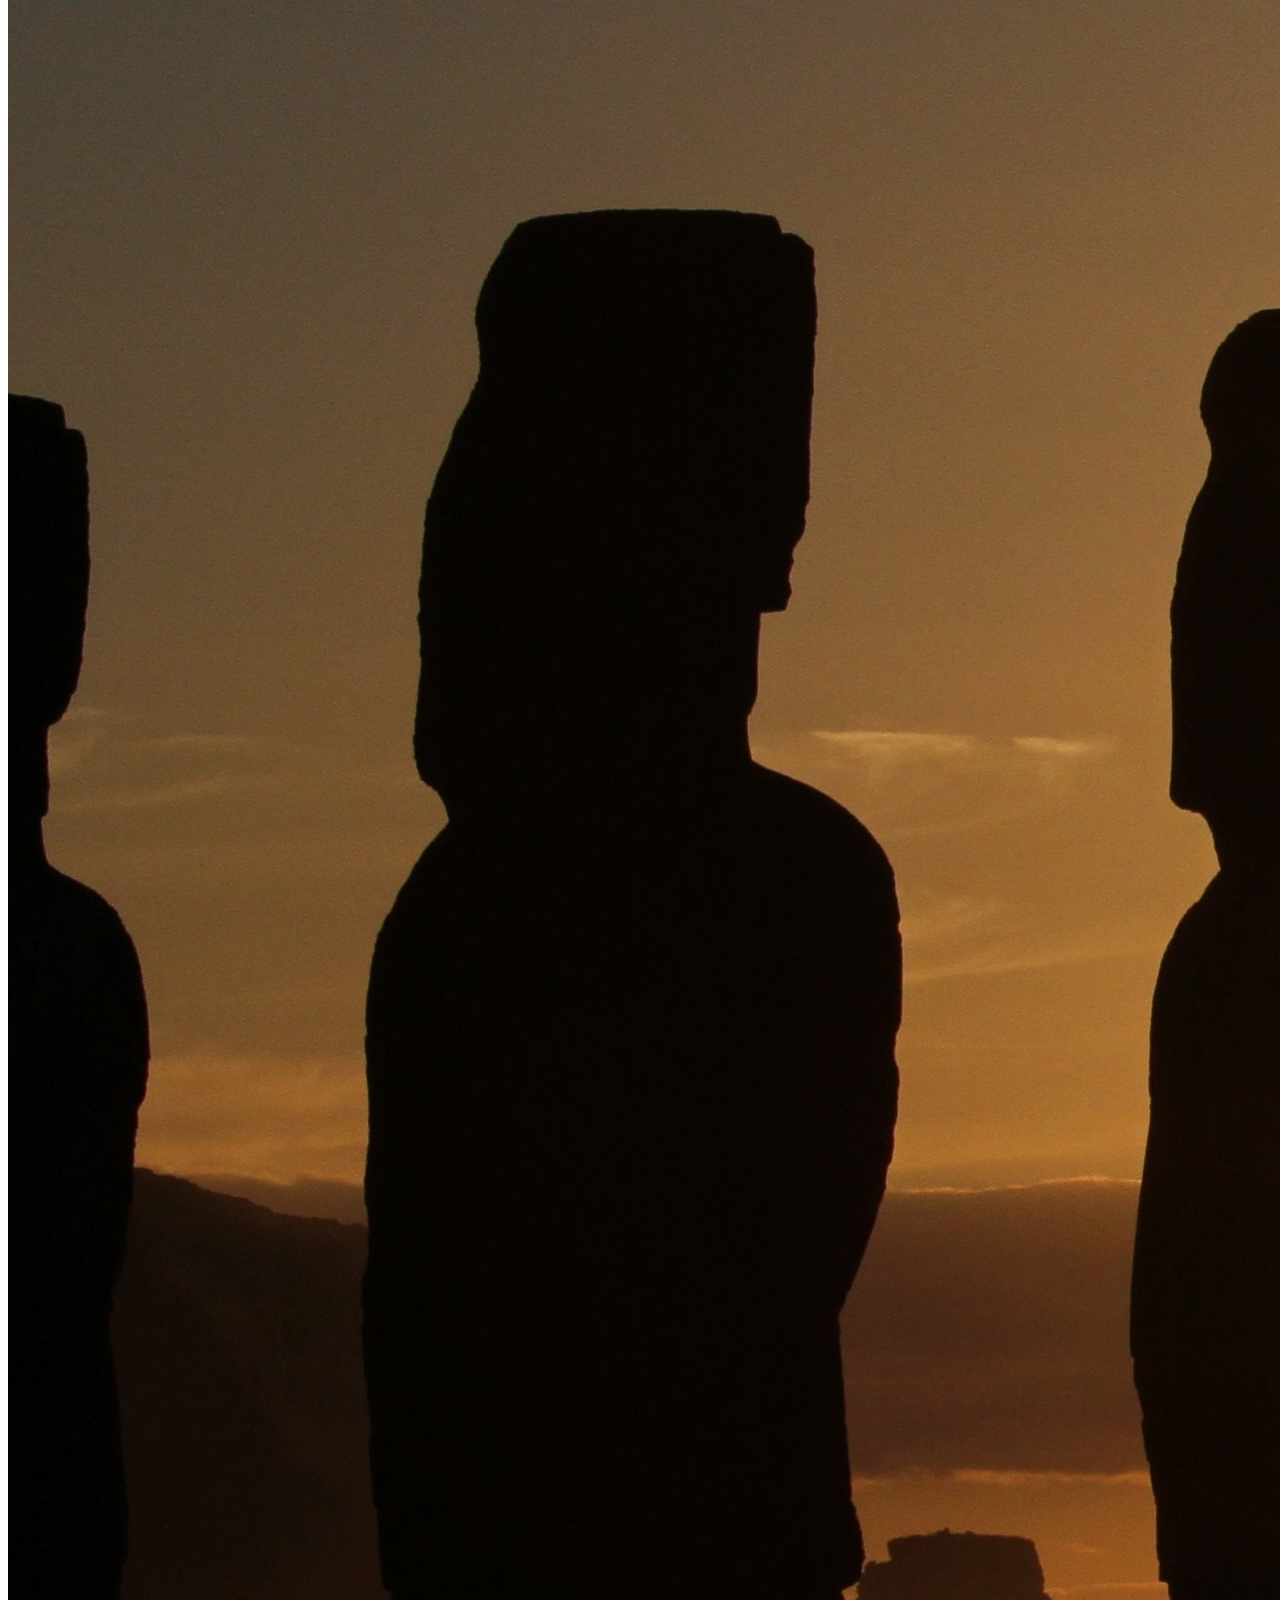
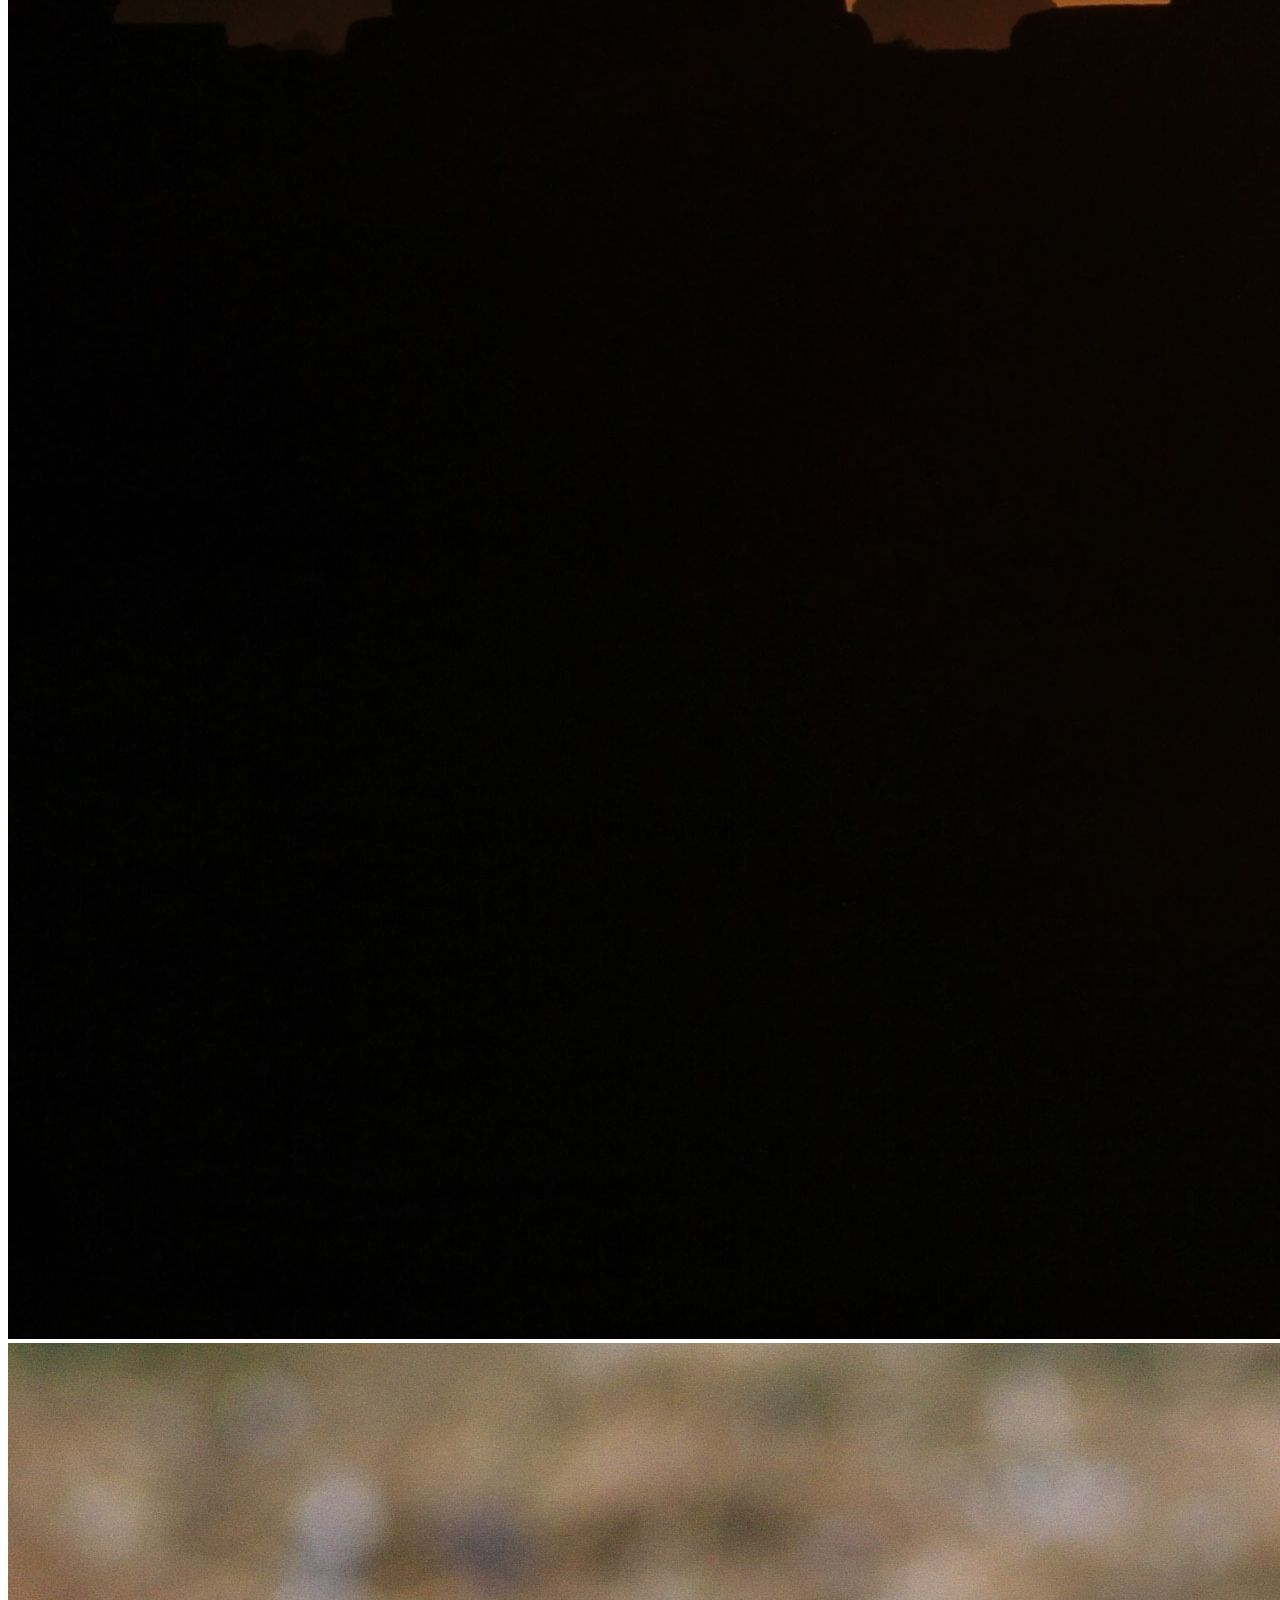
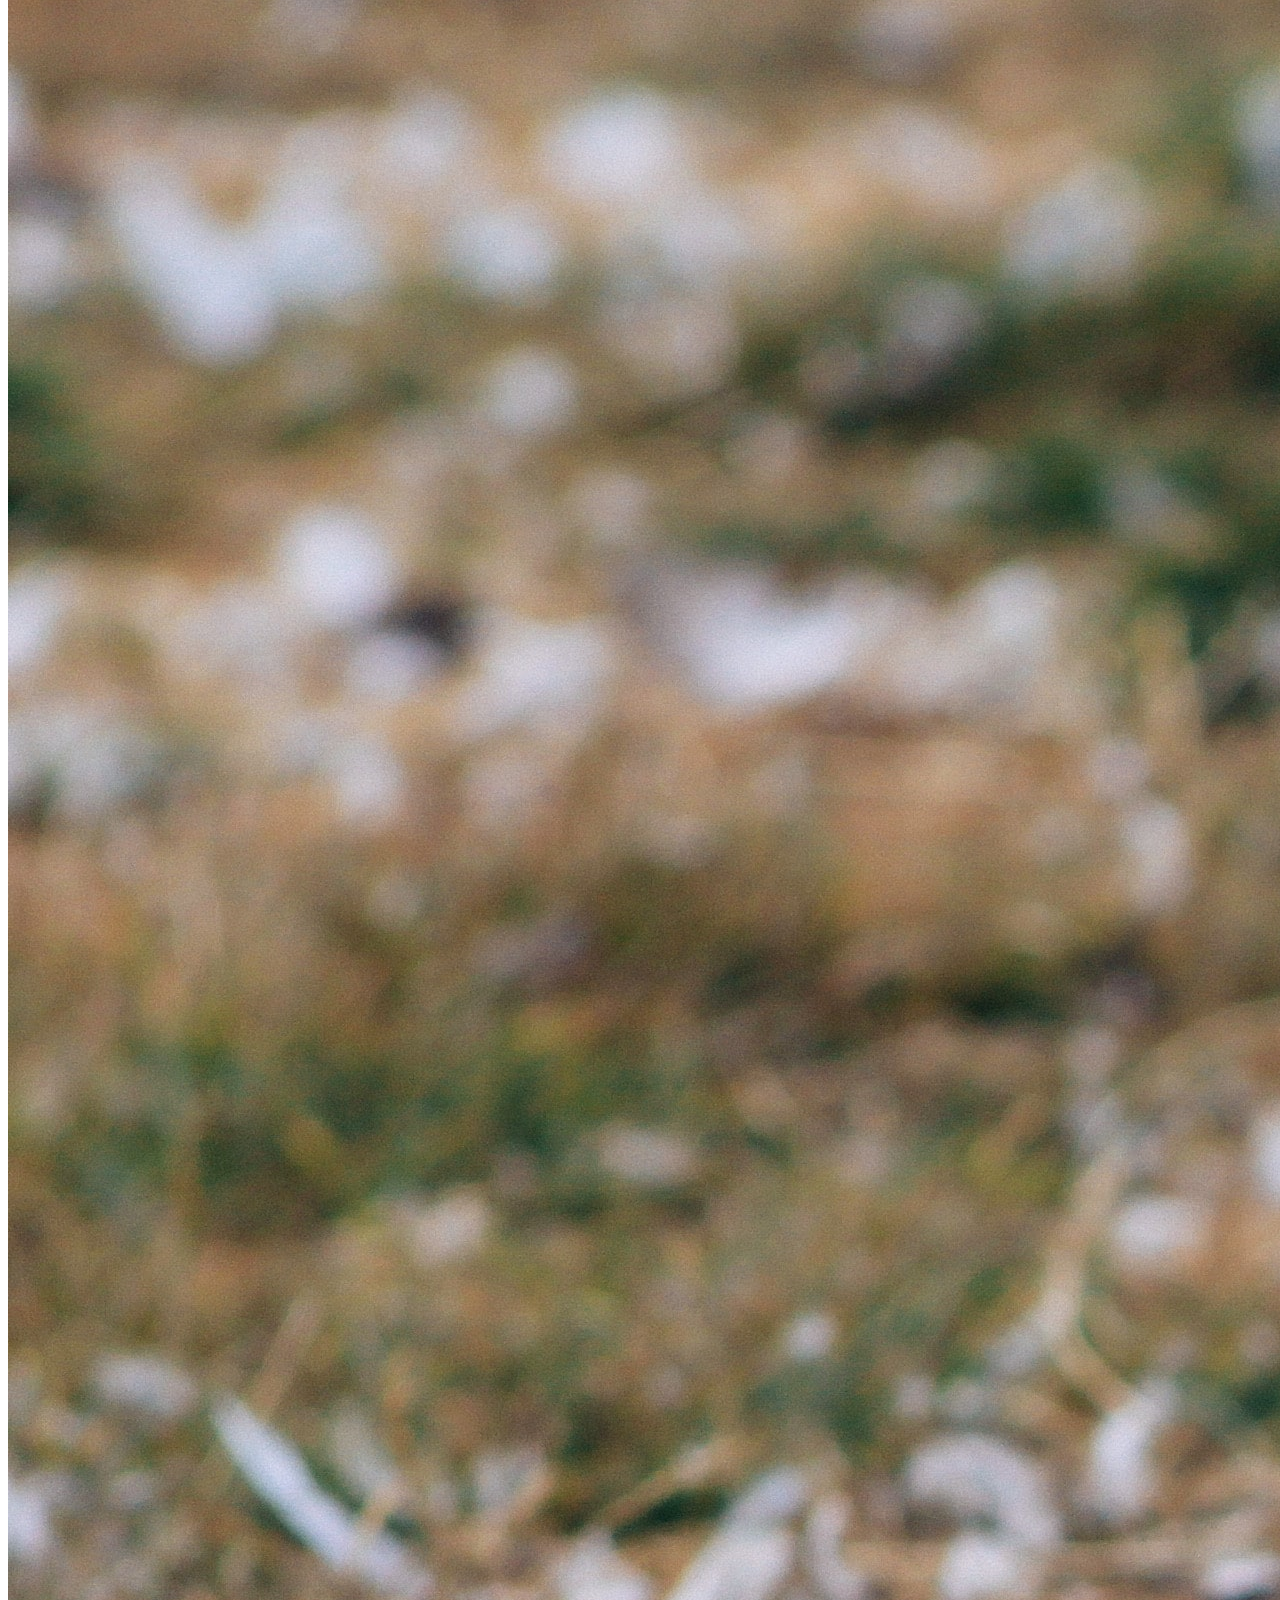
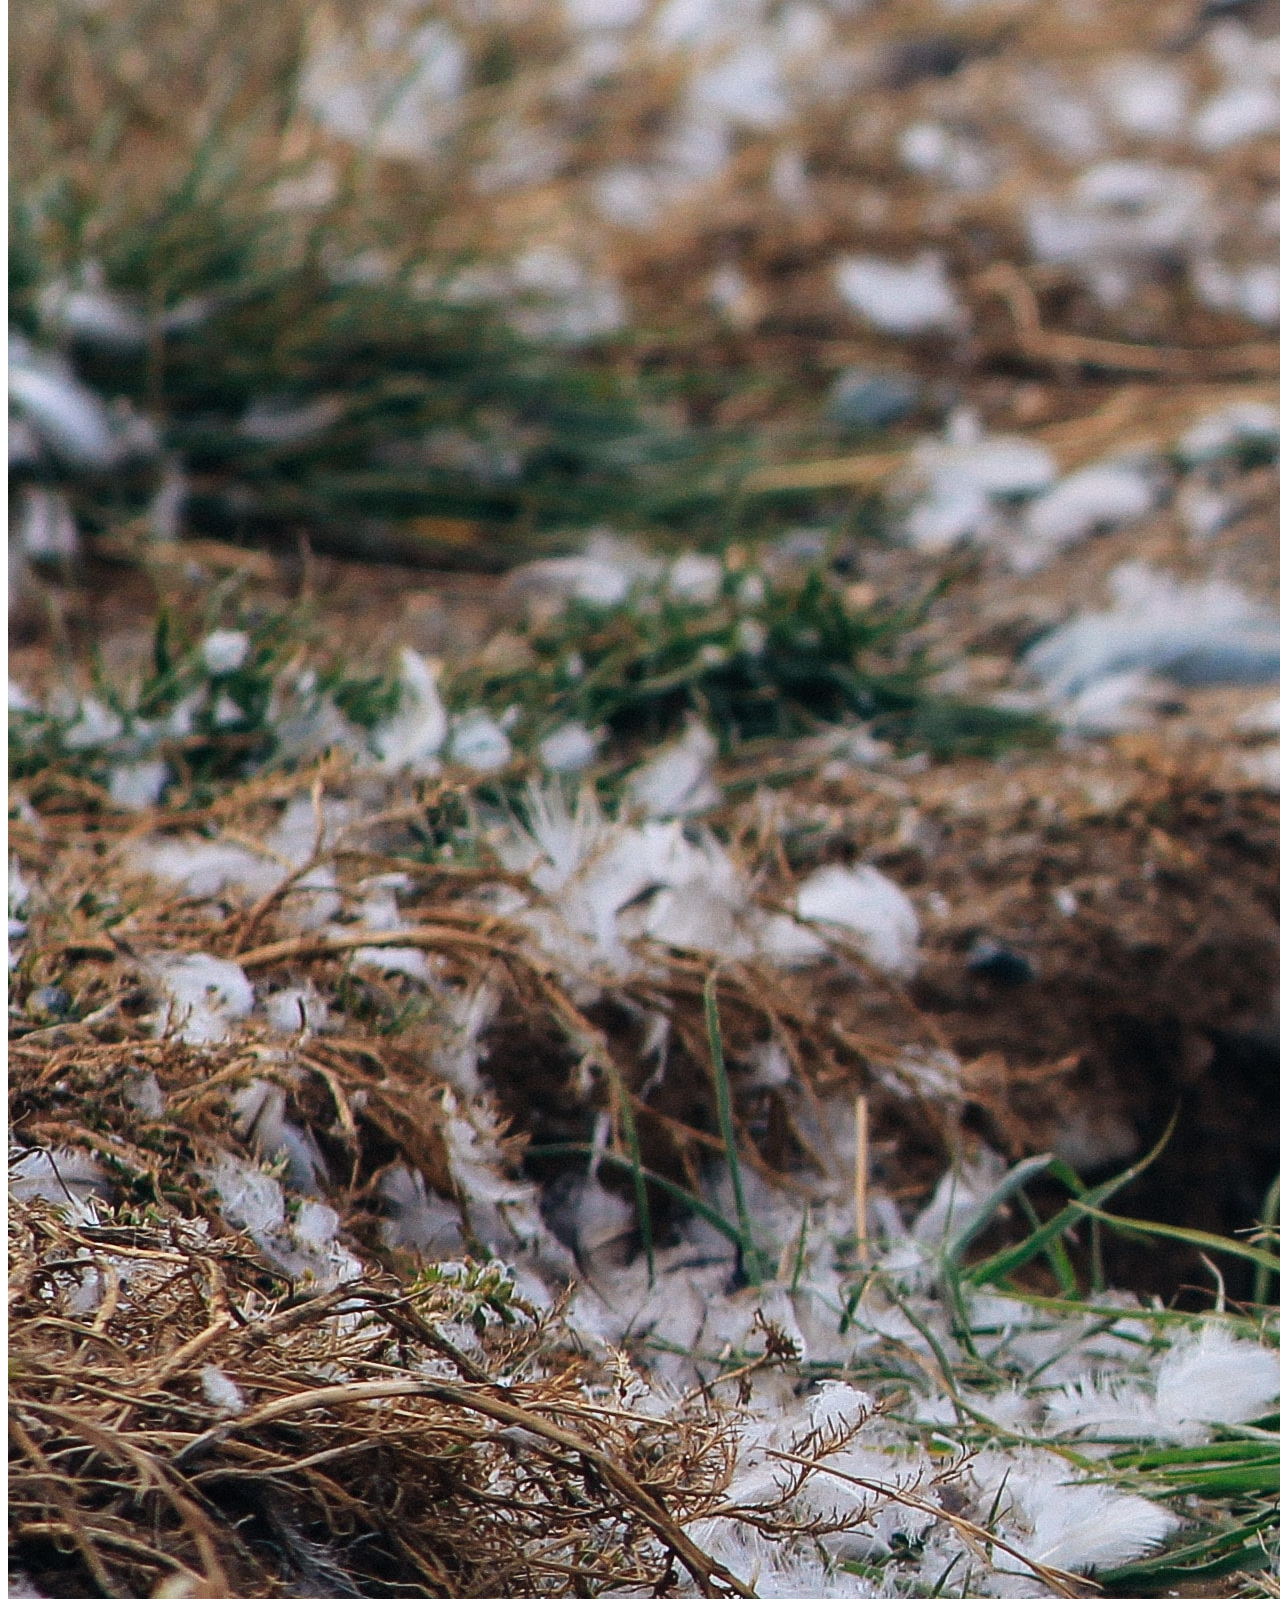
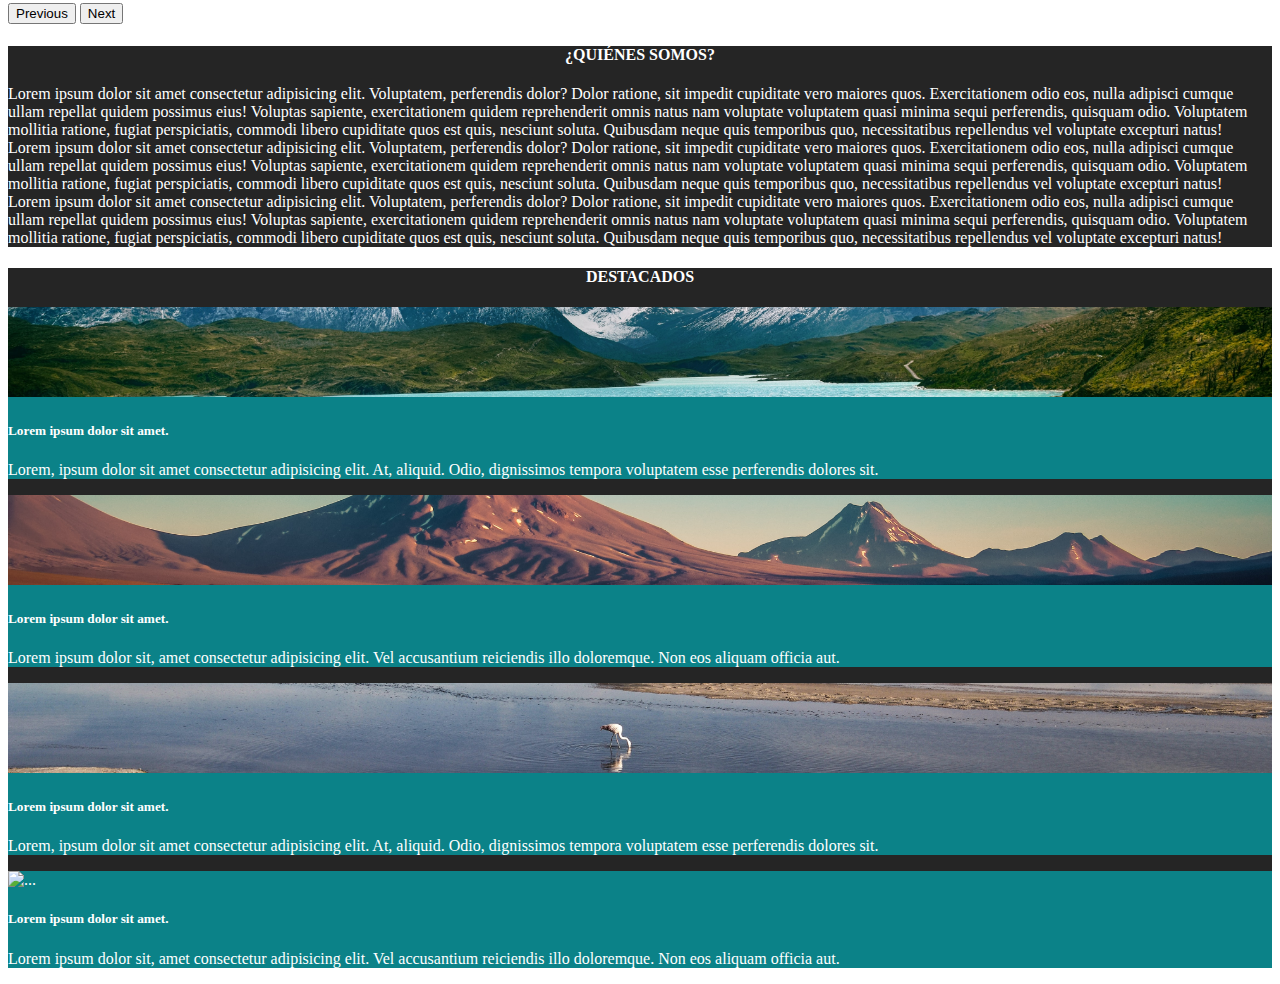
==== commit 216e2d9f: "Agregamos bootsrap cards" ====
--- a/index.html
+++ b/index.html
@@ -11,6 +11,9 @@
 <link href="https://cdn.jsdelivr.net/npm/bootstrap@5.2.2/dist/css/bootstrap.min.css" rel="stylesheet" integrity="sha384-Zenh87qX5JnK2Jl0vWa8Ck2rdkQ2Bzep5IDxbcnCeuOxjzrPF/et3URy9Bv1WTRi" crossorigin="anonymous">
 <!-- JavaScript Bundle with Popper -->
 <script src="https://cdn.jsdelivr.net/npm/bootstrap@5.2.2/dist/js/bootstrap.bundle.min.js" integrity="sha384-OERcA2EqjJCMA+/3y+gxIOqMEjwtxJY7qPCqsdltbNJuaOe923+mo//f6V8Qbsw3" crossorigin="anonymous"></script>
+
+<!--font awesome-->
+<link rel="stylesheet" href="https://use.fontawesome.com/releases/v5.6.3/css/all.css" integrity="sha384-UHRtZLI+pbxtHCWp1t77Bi1L4ZtiqrqD80Kn4Z8NTSRyMA2Fd33n5dQ8lWUE00s/" crossorigin="anonymous">
 <!-- my code -->
 <link rel="stylesheet" href="./assets/css/style.css">
 </head>
@@ -73,32 +76,69 @@
   <div class="py-5">
     <h4>¿QUIÉNES SOMOS?</h4>
   </div>
-  <div class="container text-center pb-4">
+  <div class="container text-center px-5 pb-4">
     <div class="row">
       <div class="col">
-        Lorem ipsum dolor sit amet, consectetur adipisicing elit. In perferendis officiis a dignissimos! Sequi illum natus porro architecto! Dolor iure, molestias quae, illo ipsa assumenda ea doloribus iste nisi nobis suscipit odio cupiditate quidem! Quam corrupti quidem quasi sint hic animi. Ea possimus fuga quam incidunt enim saepe ipsum error minus modi, quasi corrupti?
+        Lorem ipsum dolor sit amet consectetur adipisicing elit. Voluptatem, perferendis dolor? Dolor ratione, sit impedit cupiditate vero maiores quos. Exercitationem odio eos, nulla adipisci cumque ullam repellat quidem possimus eius! Voluptas sapiente, exercitationem quidem reprehenderit omnis natus nam voluptate voluptatem quasi minima sequi perferendis, quisquam odio. Voluptatem mollitia ratione, fugiat perspiciatis, commodi libero cupiditate quos est quis, nesciunt soluta. Quibusdam neque quis temporibus quo, necessitatibus repellendus vel voluptate excepturi natus!
       </div>
       <div class="col">
-        Lorem ipsum dolor sit amet, consectetur adipisicing elit. Exercitationem ad commodi facilis, harum quo provident expedita odio deserunt cupiditate perspiciatis recusandae a, accusantium cum est id distinctio maiores pariatur corporis dolor iste, quae quod! Aut doloribus iste, ullam ut dolore quisquam doloremque asperiores blanditiis quae deserunt voluptates ratione porro atque.
+        Lorem ipsum dolor sit amet consectetur adipisicing elit. Voluptatem, perferendis dolor? Dolor ratione, sit impedit cupiditate vero maiores quos. Exercitationem odio eos, nulla adipisci cumque ullam repellat quidem possimus eius! Voluptas sapiente, exercitationem quidem reprehenderit omnis natus nam voluptate voluptatem quasi minima sequi perferendis, quisquam odio. Voluptatem mollitia ratione, fugiat perspiciatis, commodi libero cupiditate quos est quis, nesciunt soluta. Quibusdam neque quis temporibus quo, necessitatibus repellendus vel voluptate excepturi natus!
       </div>
       <div class="col">
-        Lorem ipsum dolor sit amet consectetur adipisicing elit. Veniam facere officiis, ratione explicabo numquam doloribus tempora ea est consequatur sequi consectetur ducimus! Ullam saepe, culpa sapiente voluptatibus soluta optio exercitationem doloribus deleniti ipsum laboriosam reprehenderit quo praesentium expedita neque ea!
+        Lorem ipsum dolor sit amet consectetur adipisicing elit. Voluptatem, perferendis dolor? Dolor ratione, sit impedit cupiditate vero maiores quos. Exercitationem odio eos, nulla adipisci cumque ullam repellat quidem possimus eius! Voluptas sapiente, exercitationem quidem reprehenderit omnis natus nam voluptate voluptatem quasi minima sequi perferendis, quisquam odio. Voluptatem mollitia ratione, fugiat perspiciatis, commodi libero cupiditate quos est quis, nesciunt soluta. Quibusdam neque quis temporibus quo, necessitatibus repellendus vel voluptate excepturi natus!
       </div>
     </div>
   </div>
 </section>
 
 <!-- cards -->
-<section></section>
+<section id="destacados">
+  <div class="py-5">
+    <h4>DESTACADOS</h4>
+  </div>
+  <div class="container text-center pb-5 px-5">
+    <div class="row">
 
+      <div class="col-3">
+        <div class="card">
+          <img src="./assets/img/card1.jpg" class="card-img-top" alt="...">
+          <div class="card-body">
+            <h5 class="card-title">Lorem ipsum dolor sit amet.</h5>
+            <p class="card-text">Lorem, ipsum dolor sit amet consectetur adipisicing elit. At, aliquid. Odio, dignissimos tempora voluptatem esse perferendis dolores sit.</p>
+          </div>
+        </div>
+      </div>
 
-    <!-- contact form -->
-<section></section>
+      <div class="col-3">
+        <div class="card">
+          <img src="./assets/img/card2.jpg" class="card-img-top" alt="...">
+          <div class="card-body">
+            <h5 class="card-title">Lorem ipsum dolor sit amet.</h5>
+            <p class="card-text">Lorem ipsum dolor sit, amet consectetur adipisicing elit. Vel accusantium reiciendis illo doloremque. Non eos aliquam officia aut.</p>
+          </div>
+        </div>
+      </div>
 
-    <!-- footer -->
+      <div class="col-3">
+        <div class="card">
+          <img src="./assets/img/card3.jpg" class="card-img-top" alt="...">
+          <div class="card-body">
+            <h5 class="card-title">Lorem ipsum dolor sit amet.</h5>
+            <p class="card-text">Lorem, ipsum dolor sit amet consectetur adipisicing elit. At, aliquid. Odio, dignissimos tempora voluptatem esse perferendis dolores sit.</p>
+          </div>
+        </div>
+      </div>
 
-    <script src="https://code.jquery.com/jquery-3.2.1.slim.min.js"></script>
-    <script src="https://cdn.jsdelivr.net/npm/popper.js@1.12.9/dist/umd/popper.min.js"></script>
-    <script src="./js/script.js"></script>  
-</body>
-</html>+      <div class="col-3">
+        <div class="card">
+          <img src="./assets/img/card4.jpg" class="card-img-top" alt="...">
+          <div class="card-body">
+            <h5 class="card-title">Lorem ipsum dolor sit amet.</h5>
+            <p class="card-text">Lorem ipsum dolor sit, amet consectetur adipisicing elit. Vel accusantium reiciendis illo doloremque. Non eos aliquam officia aut.</p>
+          </div>
+        </div>
+      </div>
+
+    </div>
+  </div>
+</section>--- a/assets/css/style.css
+++ b/assets/css/style.css
@@ -9,4 +9,50 @@
 }
 h4 {
     text-align: center
-}+}
+
+#destacados {
+    background-color: #252525;
+    color: white;
+}
+
+.card {
+    background-color: #0b8288;
+}
+.card-img-top {
+    width: 100%;
+    height: 7vw;
+    object-fit: cover;
+}
+#contacto {
+    background-color: #252525;
+    color: white;
+}
+
+#formulario {
+    max-width: 1200px !important;
+    margin: auto;
+}
+
+.btn-enviar {
+    margin: auto;
+    text-align: start;
+}
+.btn-dark {
+    background-color: #0b8288 !important;
+}
+
+#footer {
+    background-color: #0b8288;
+    color: white;
+}
+ul li {
+    list-style: none;
+    text-decoration: none;
+    margin: 0 1em;
+    display: inline-block;
+    vertical-align: middle;
+}
+footer i {
+    margin: 0 0.25em 0.5em 0.25em;
+  }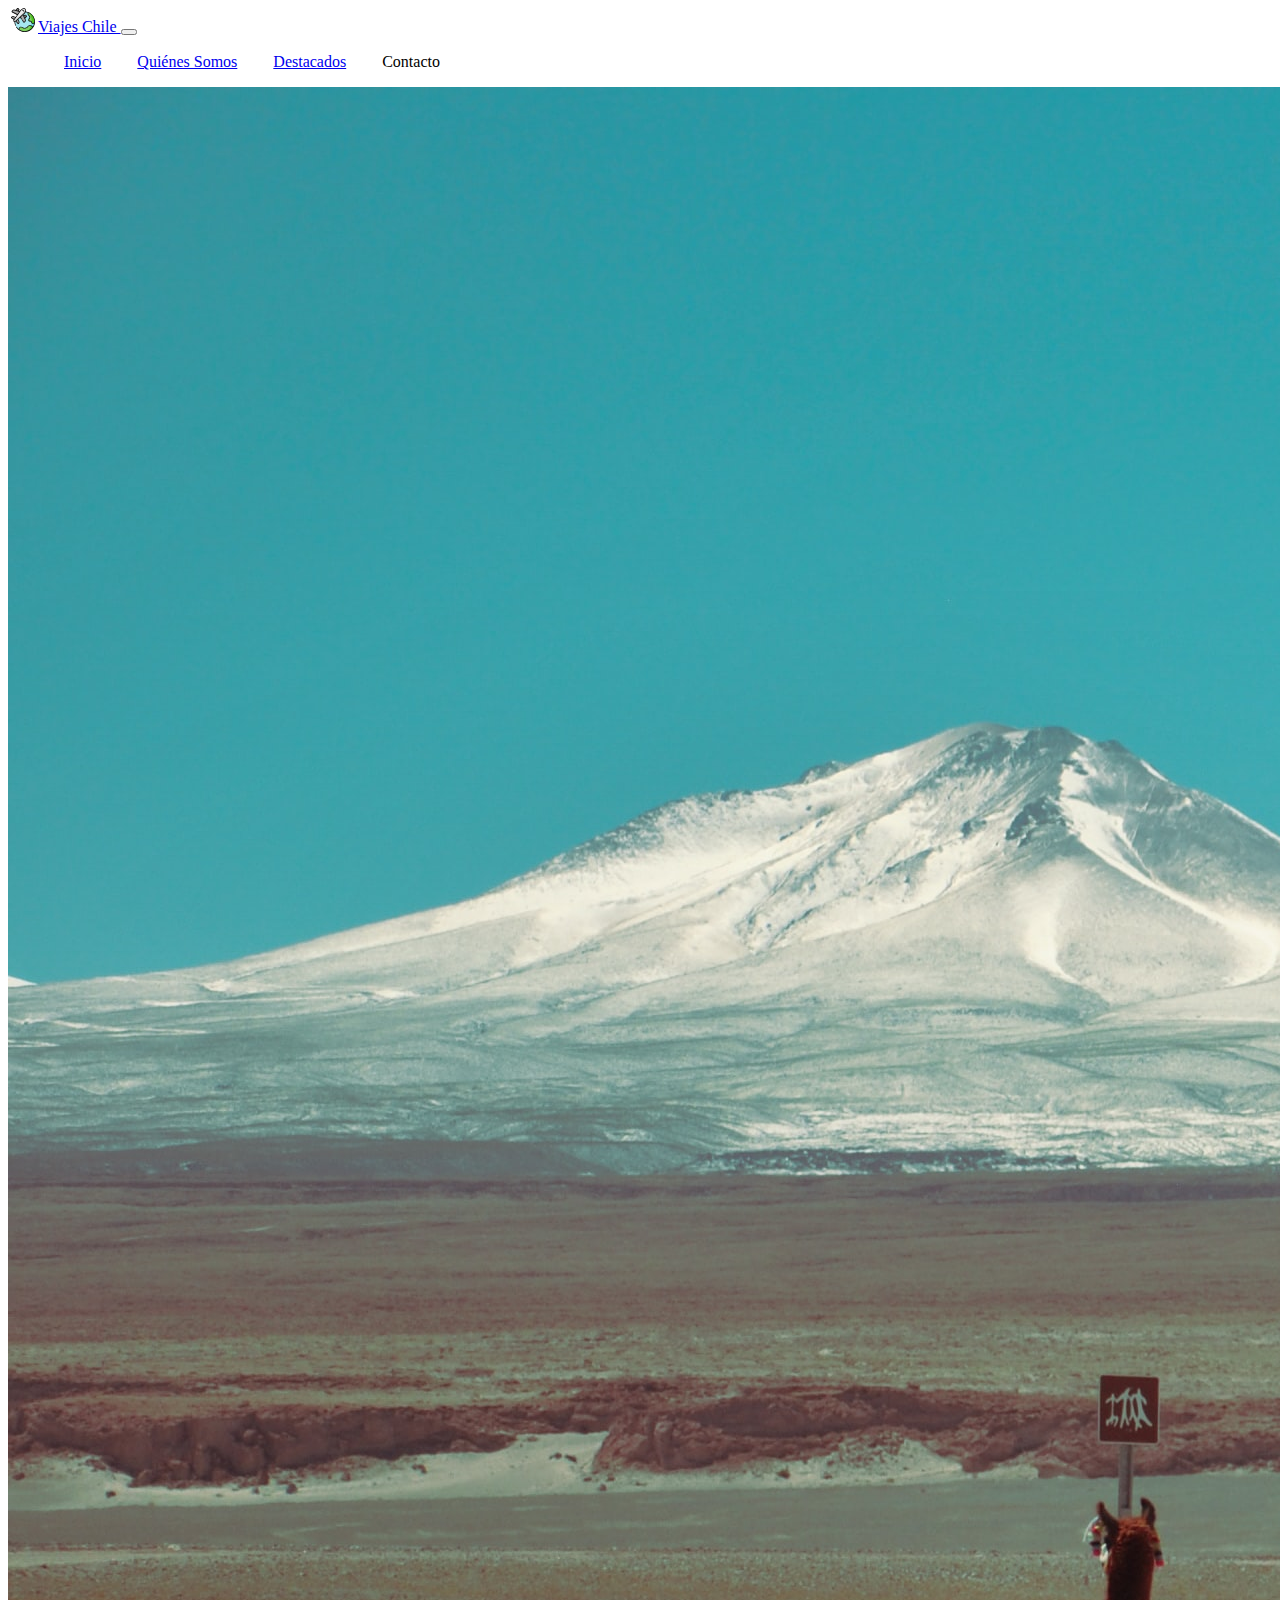
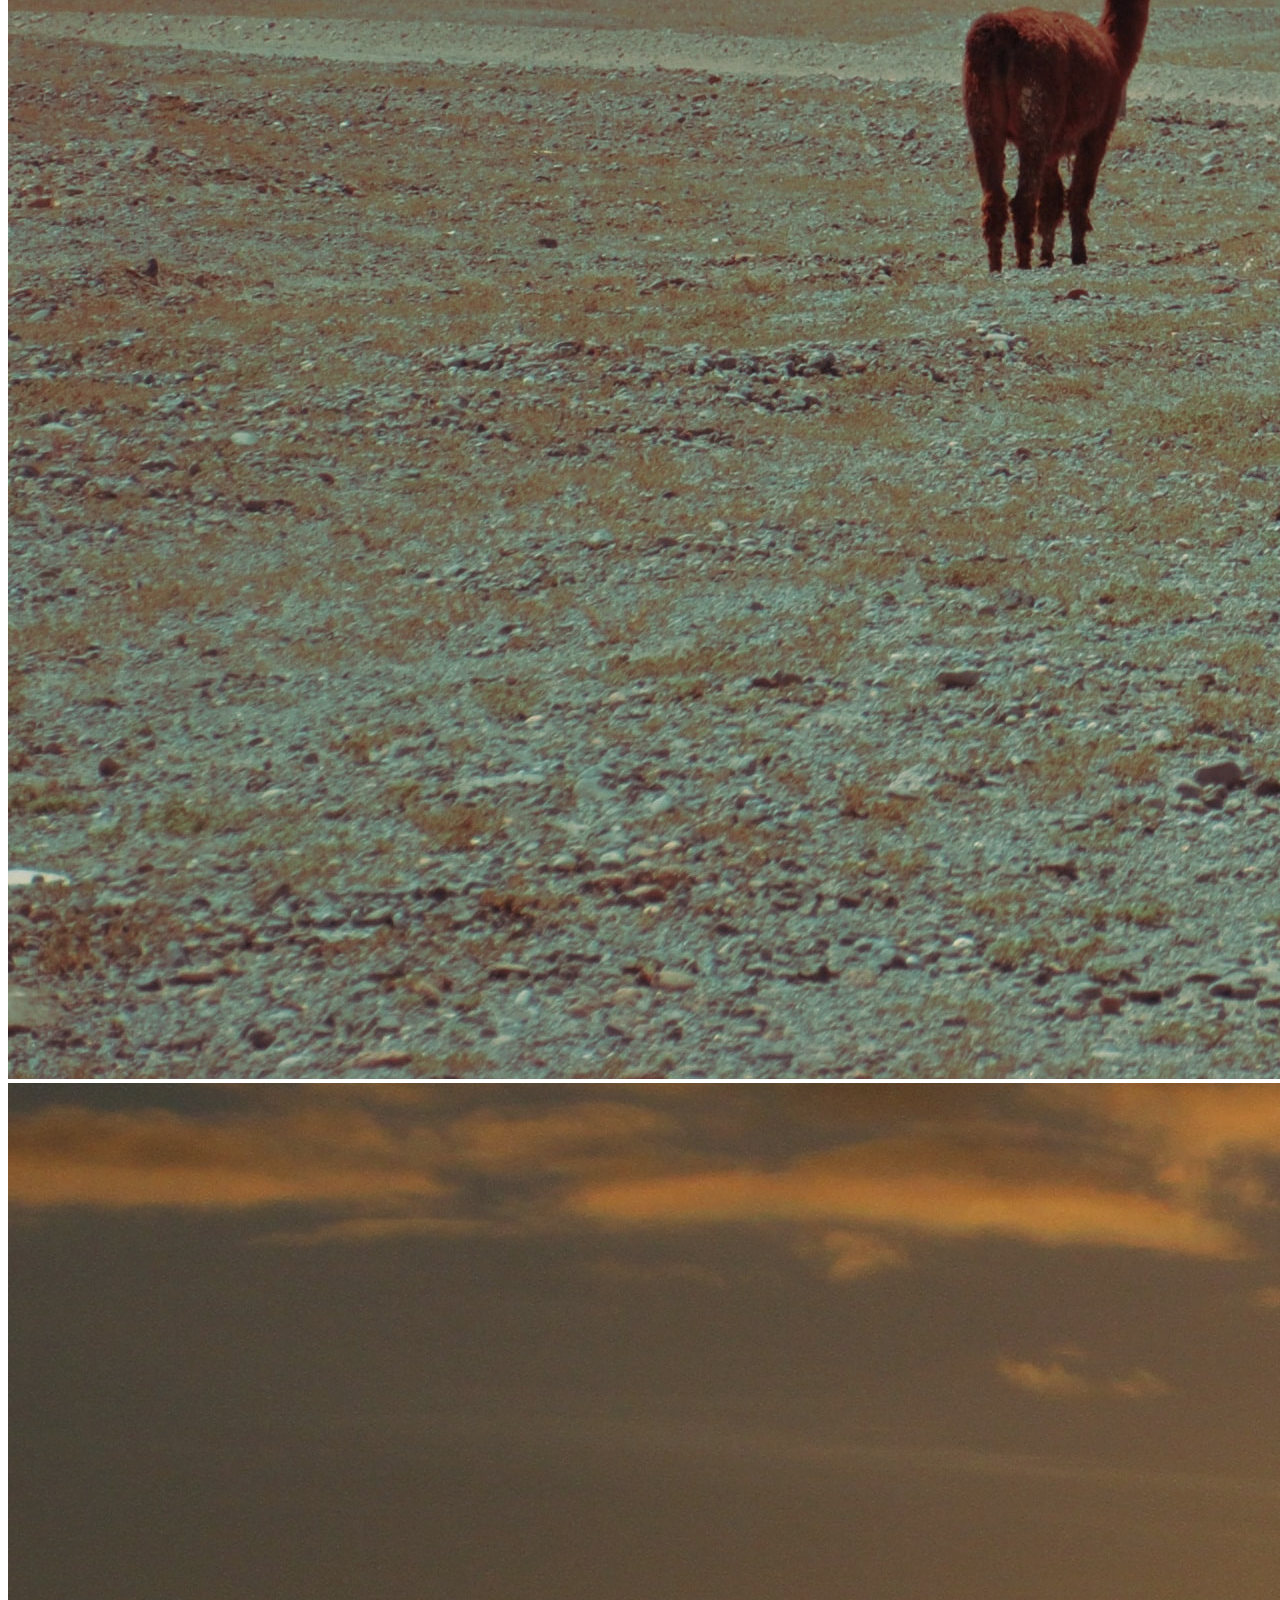
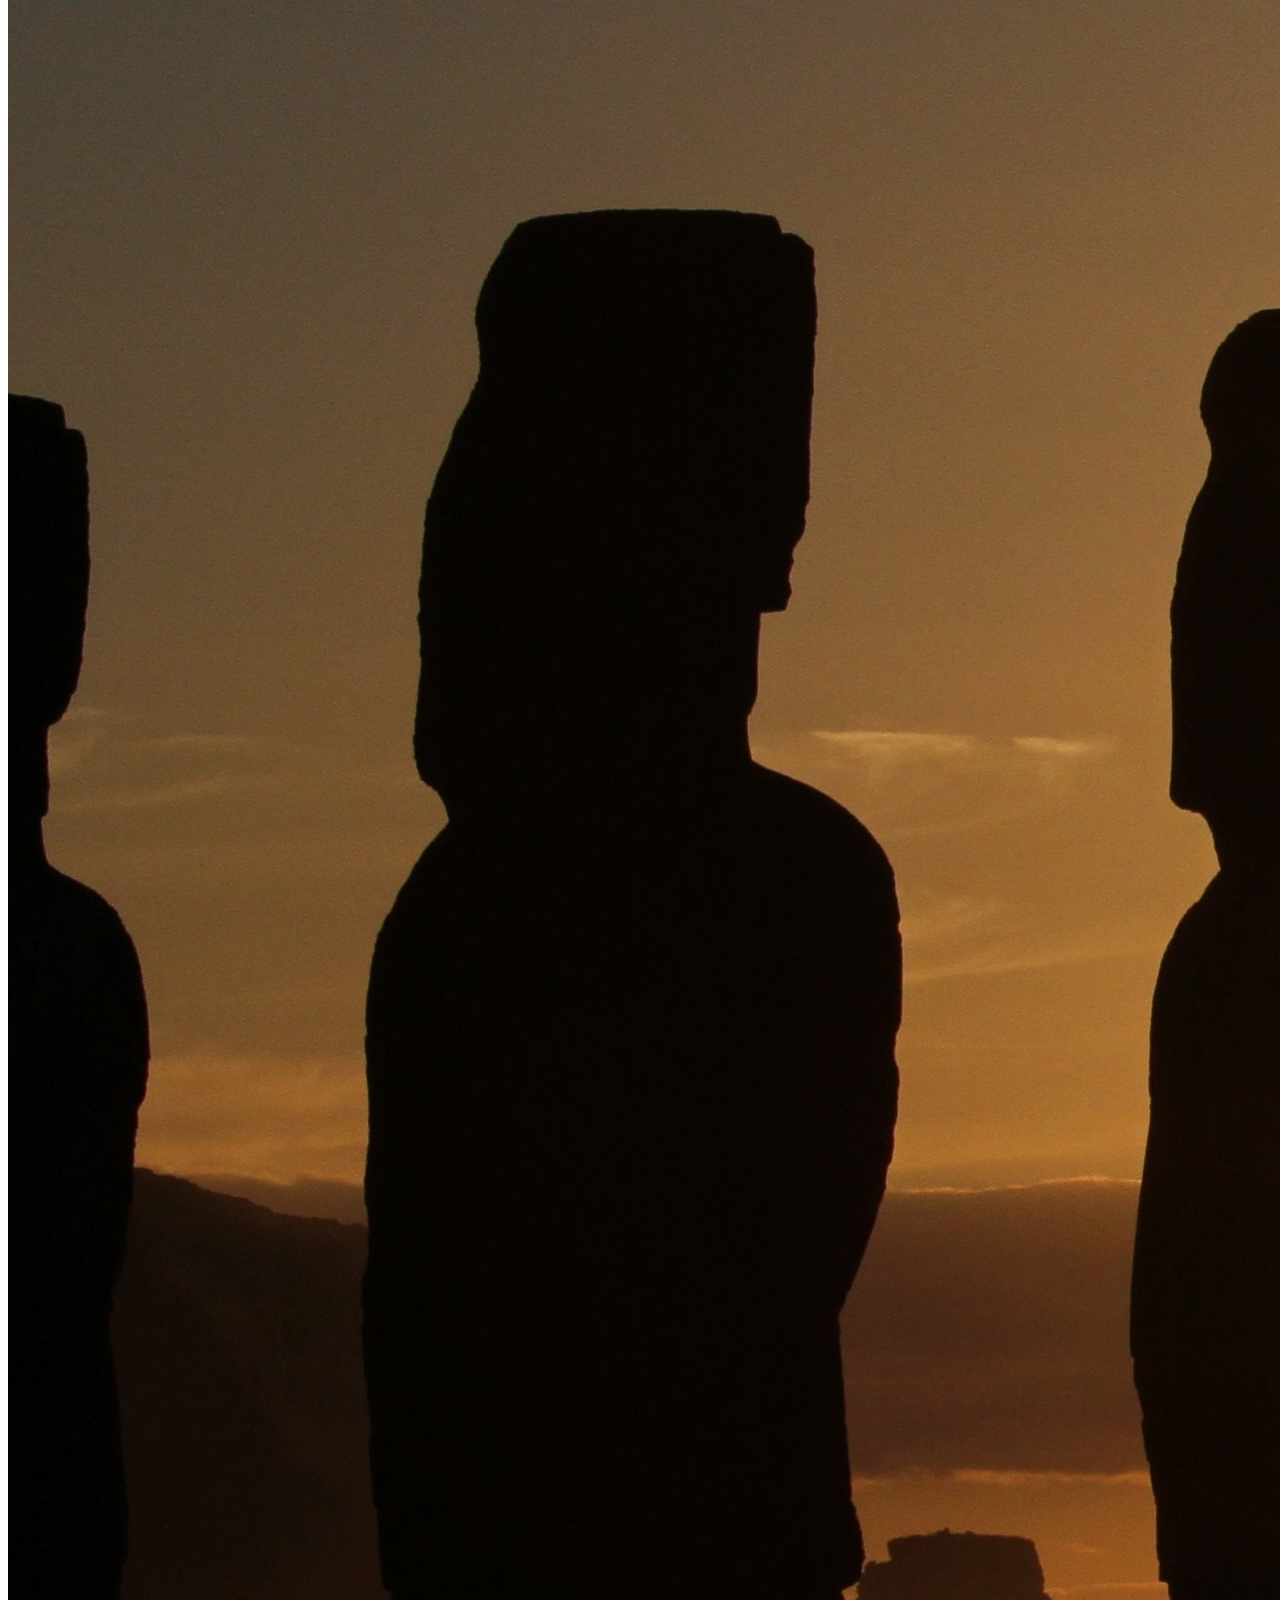
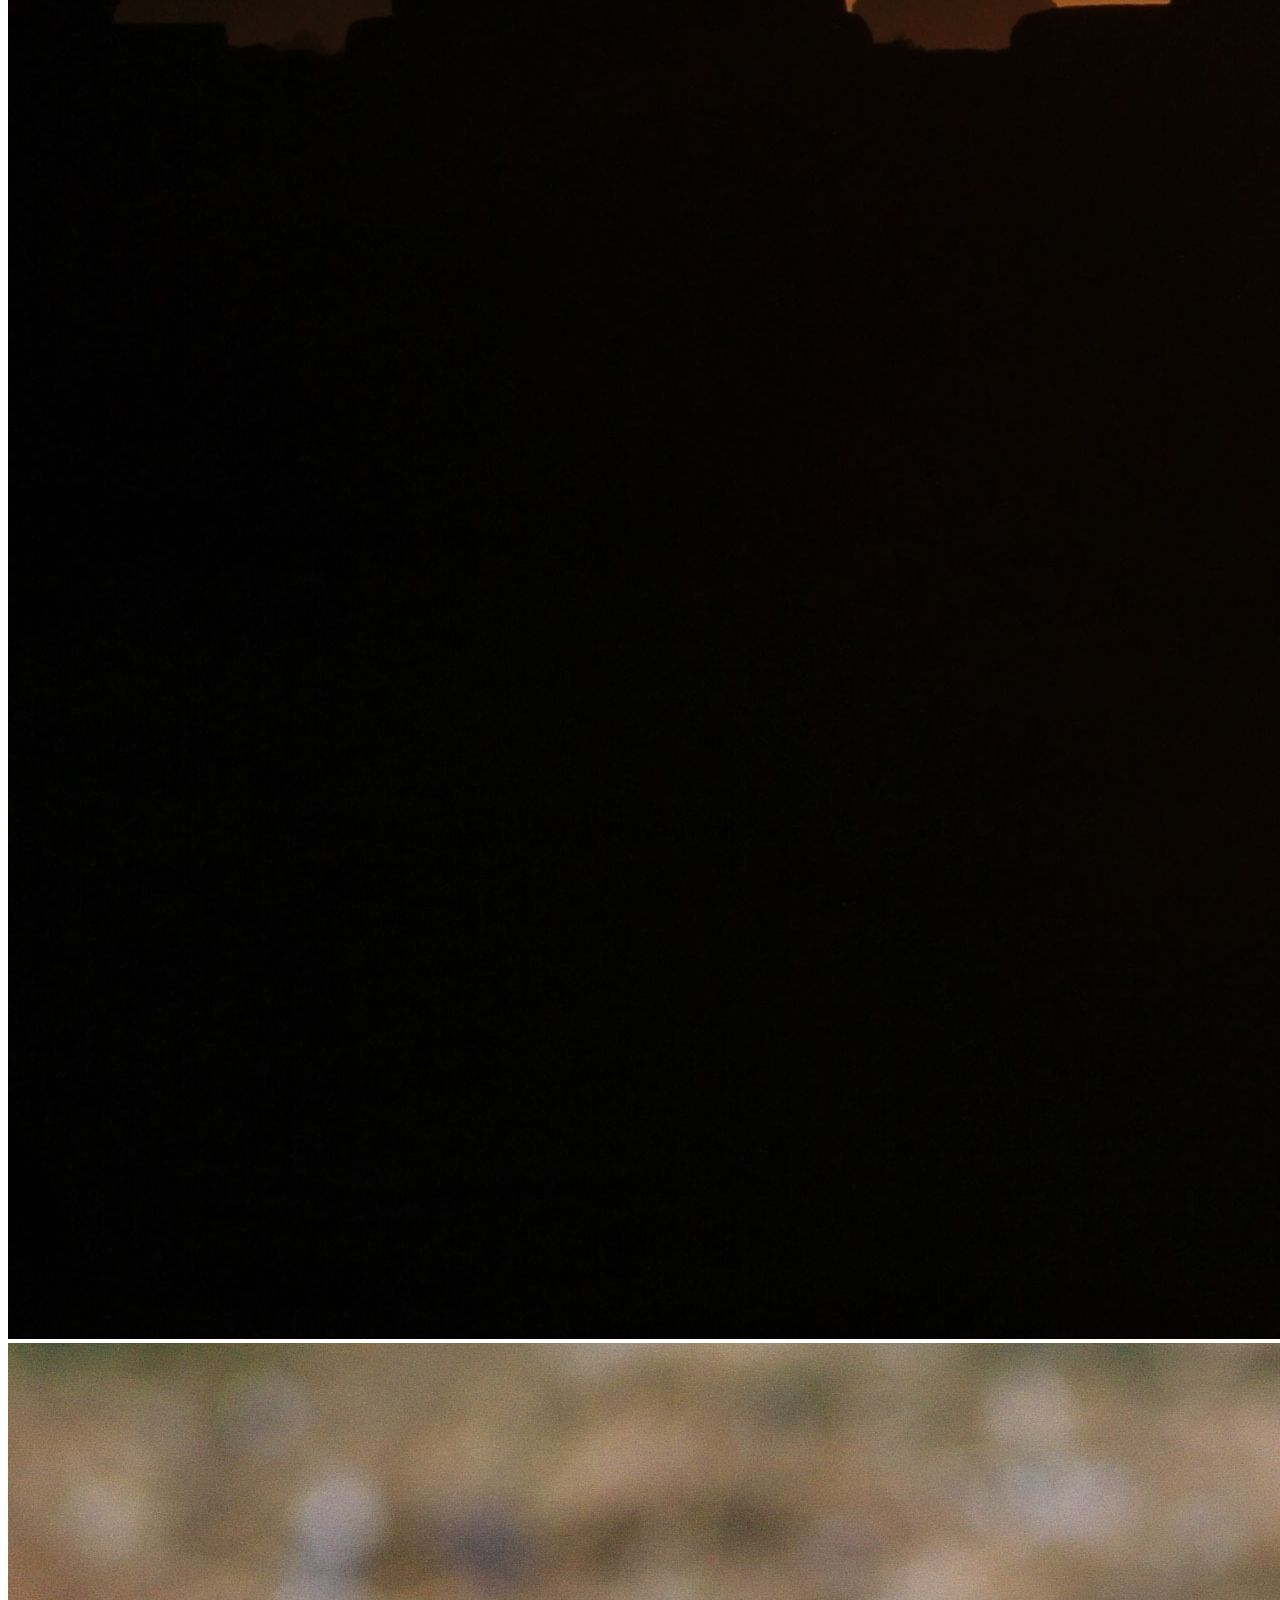
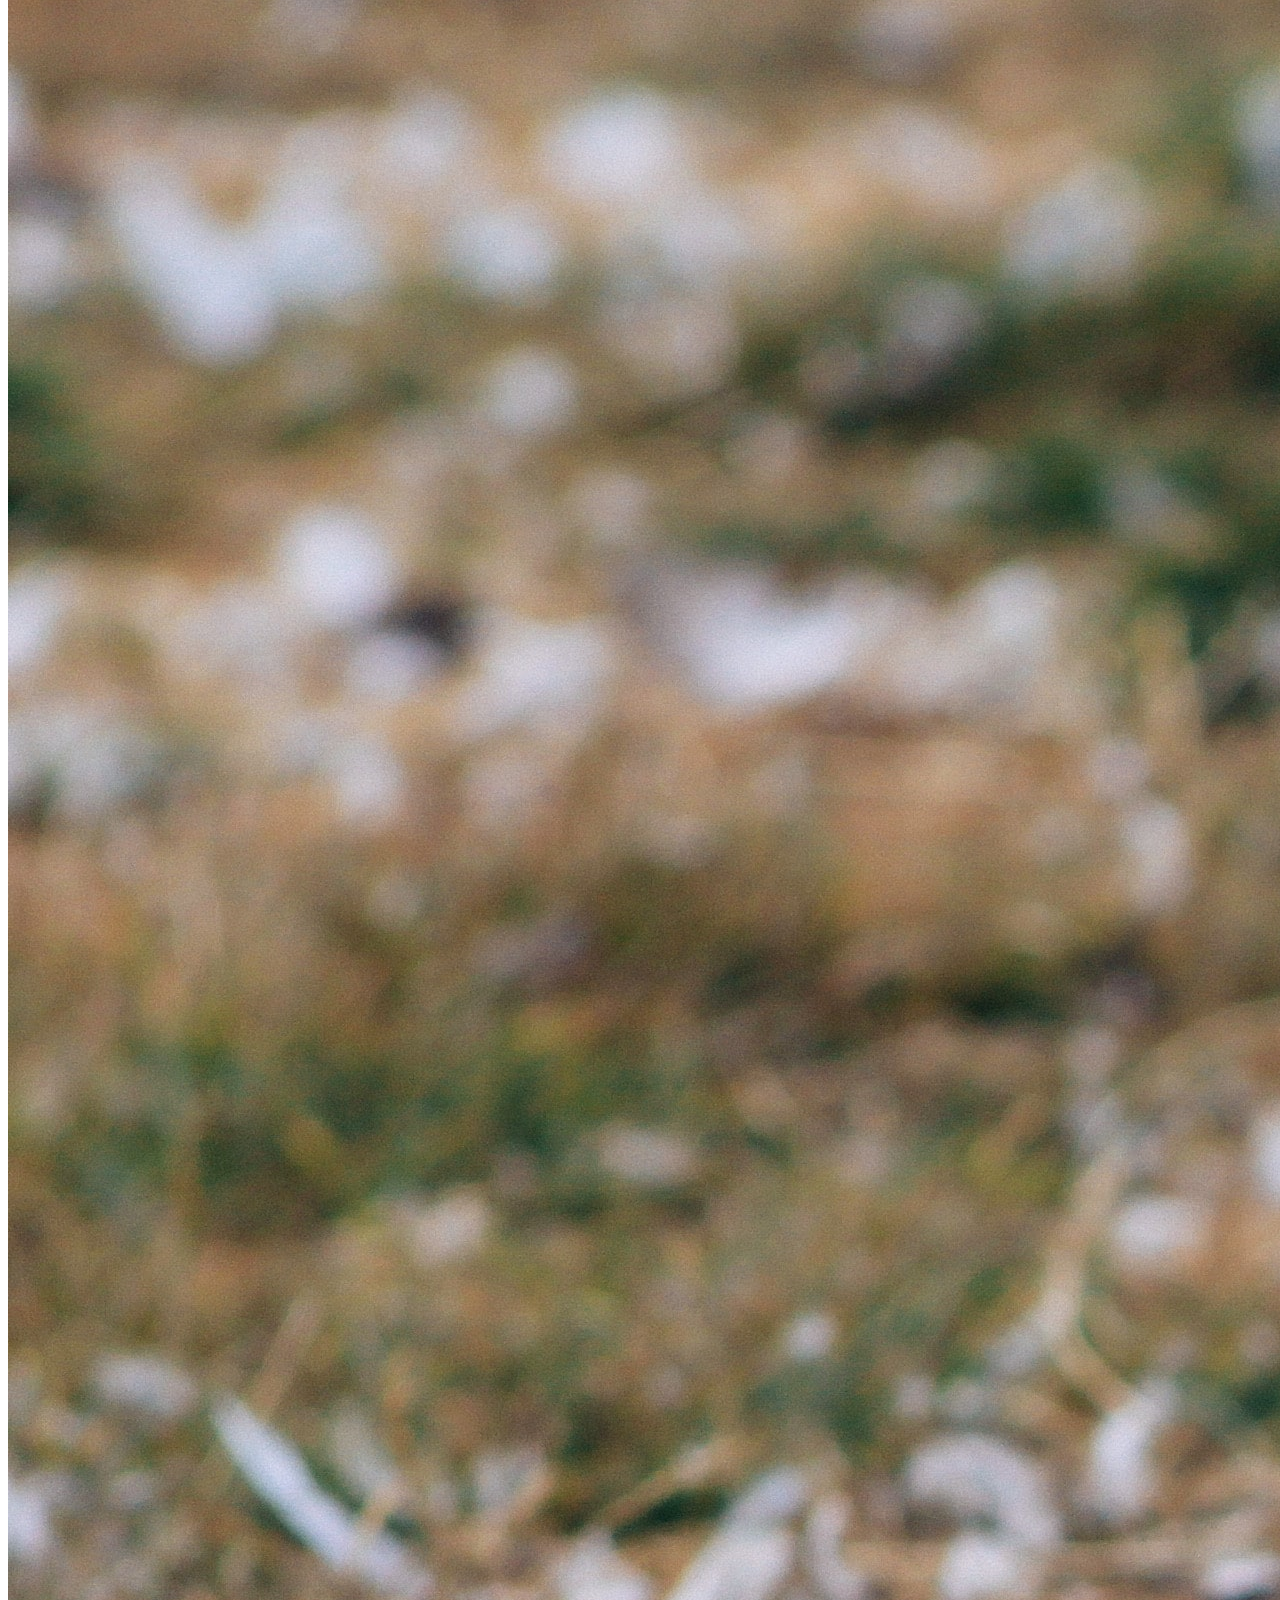
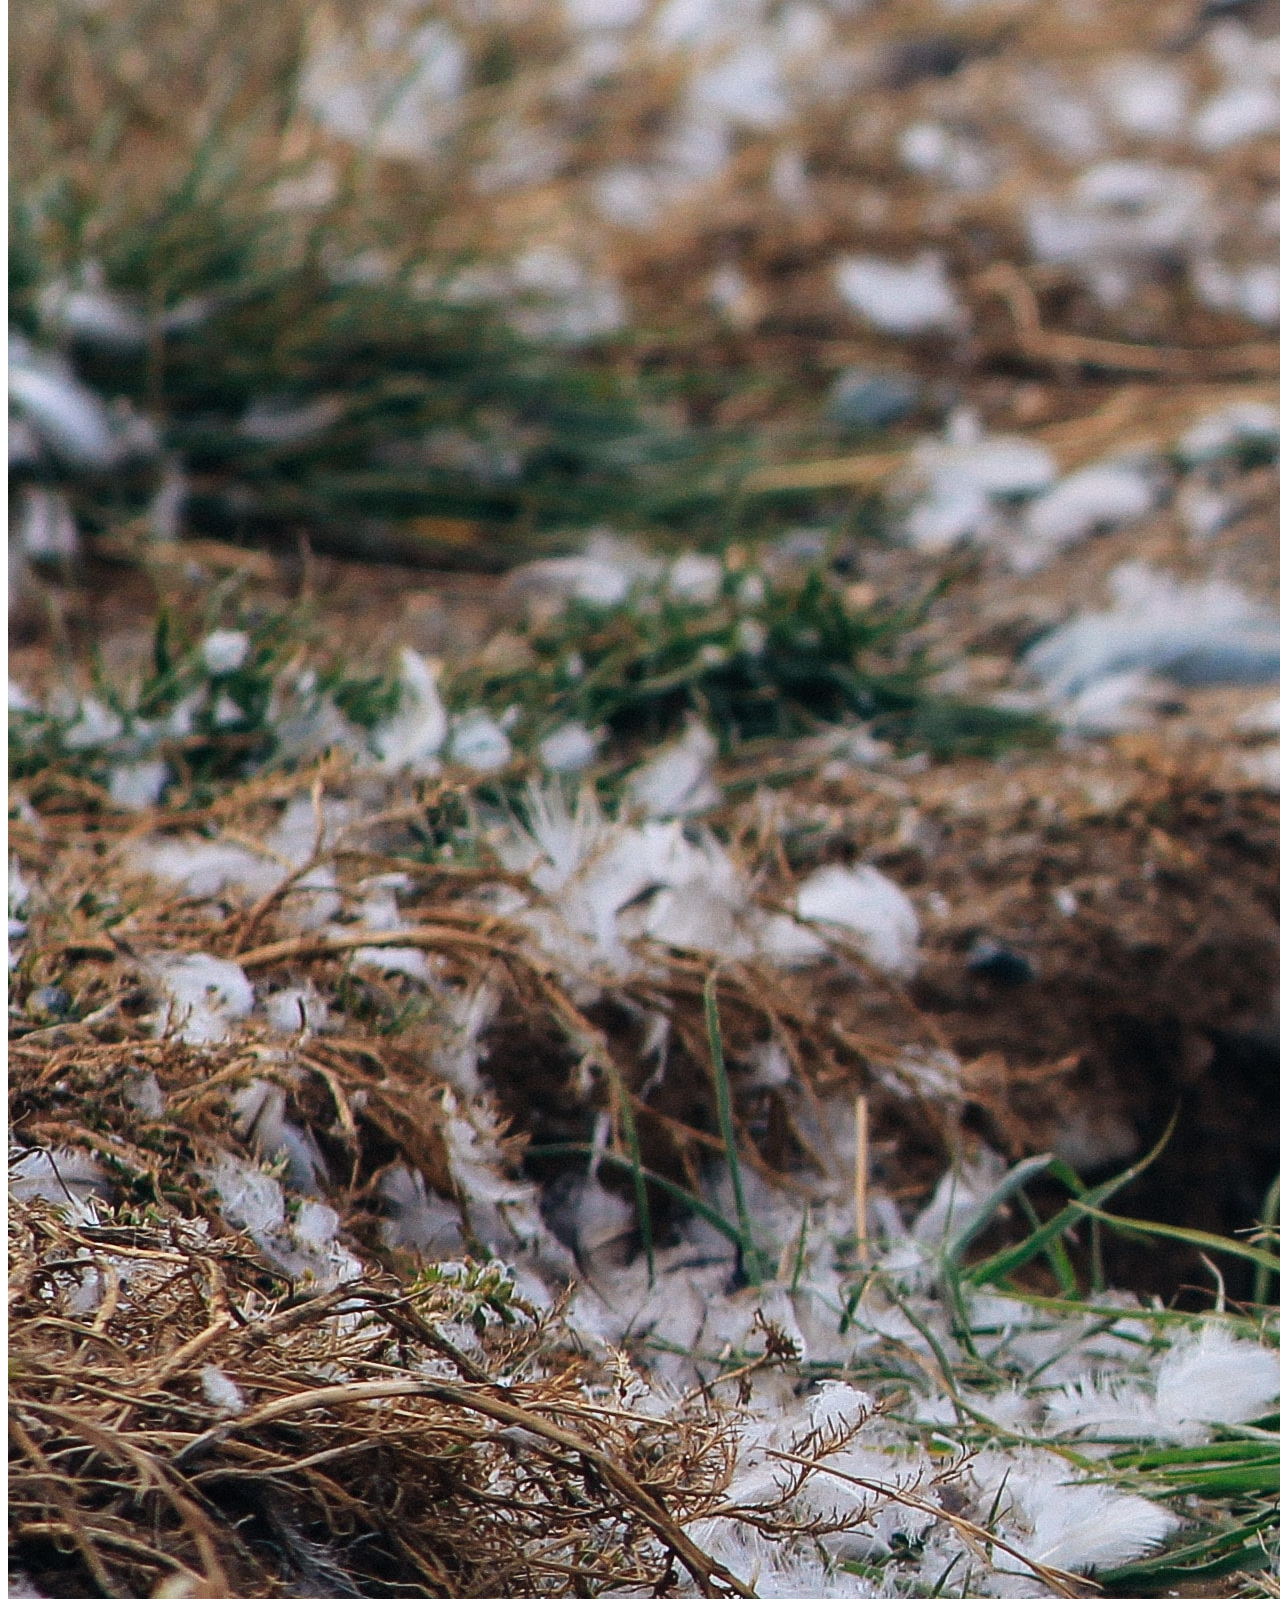
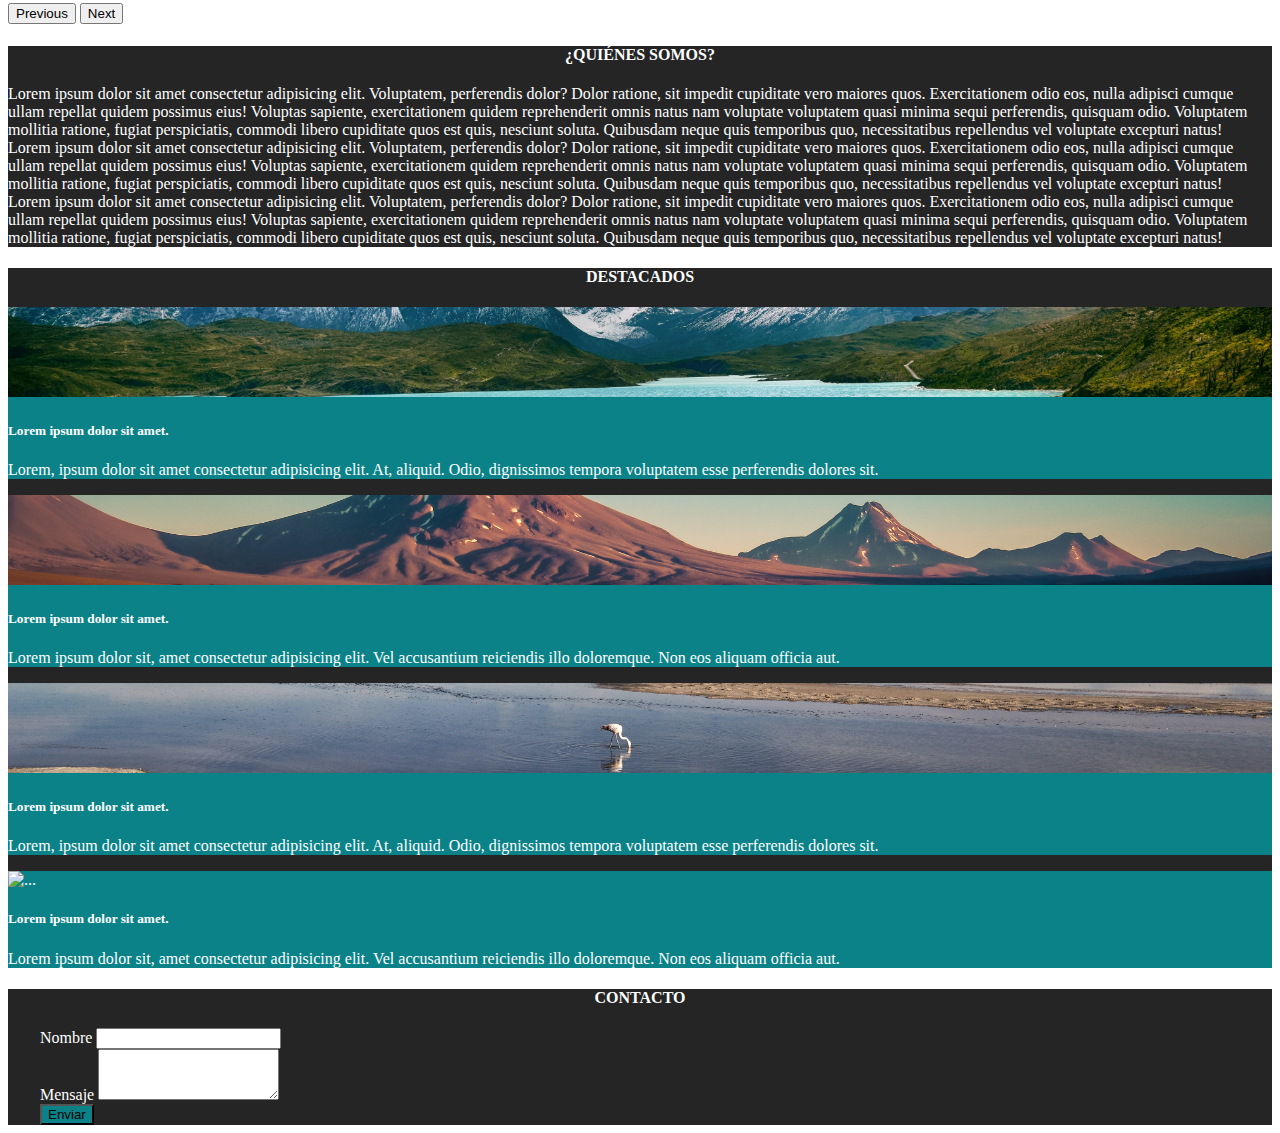
==== commit 0542d8d1: "Agregamos formulario de contacto" ====
--- a/index.html
+++ b/index.html
@@ -141,4 +141,36 @@
 
     </div>
   </div>
-</section>+</section>
+
+<!-- contact form -->
+<section id="contacto">
+  <div class="py-5">
+        <h4>CONTACTO</h4>
+  </div>
+    
+  <div id="formulario" class="container-fluid pb-2">
+    <div class="mb-3">
+      <label for="exampleFormControlInput1" class="form-label">Nombre</label>
+      <input type="email" class="form-control" id="exampleFormControlInput1">
+    </div>
+    
+    <div class="mb-3">
+      <label for="exampleFormControlTextarea1" class="form-label">Mensaje</label>
+      <textarea class="form-control" id="exampleFormControlTextarea1" rows="3"></textarea>
+    </div>
+    
+    <div class="btn-enviar pt-3 pb-4">
+      <button type="submit" class="btn btn-primary btn-dark px-4">Enviar</button>
+    </div>
+  </div>
+    
+</section>
+    
+
+    
+      <script src="https://code.jquery.com/jquery-3.2.1.slim.min.js"></script>
+      <script src="https://cdn.jsdelivr.net/npm/popper.js@1.12.9/dist/umd/popper.min.js"></script>
+      <script src="./js/script.js"></script>  
+    </body>
+    </html>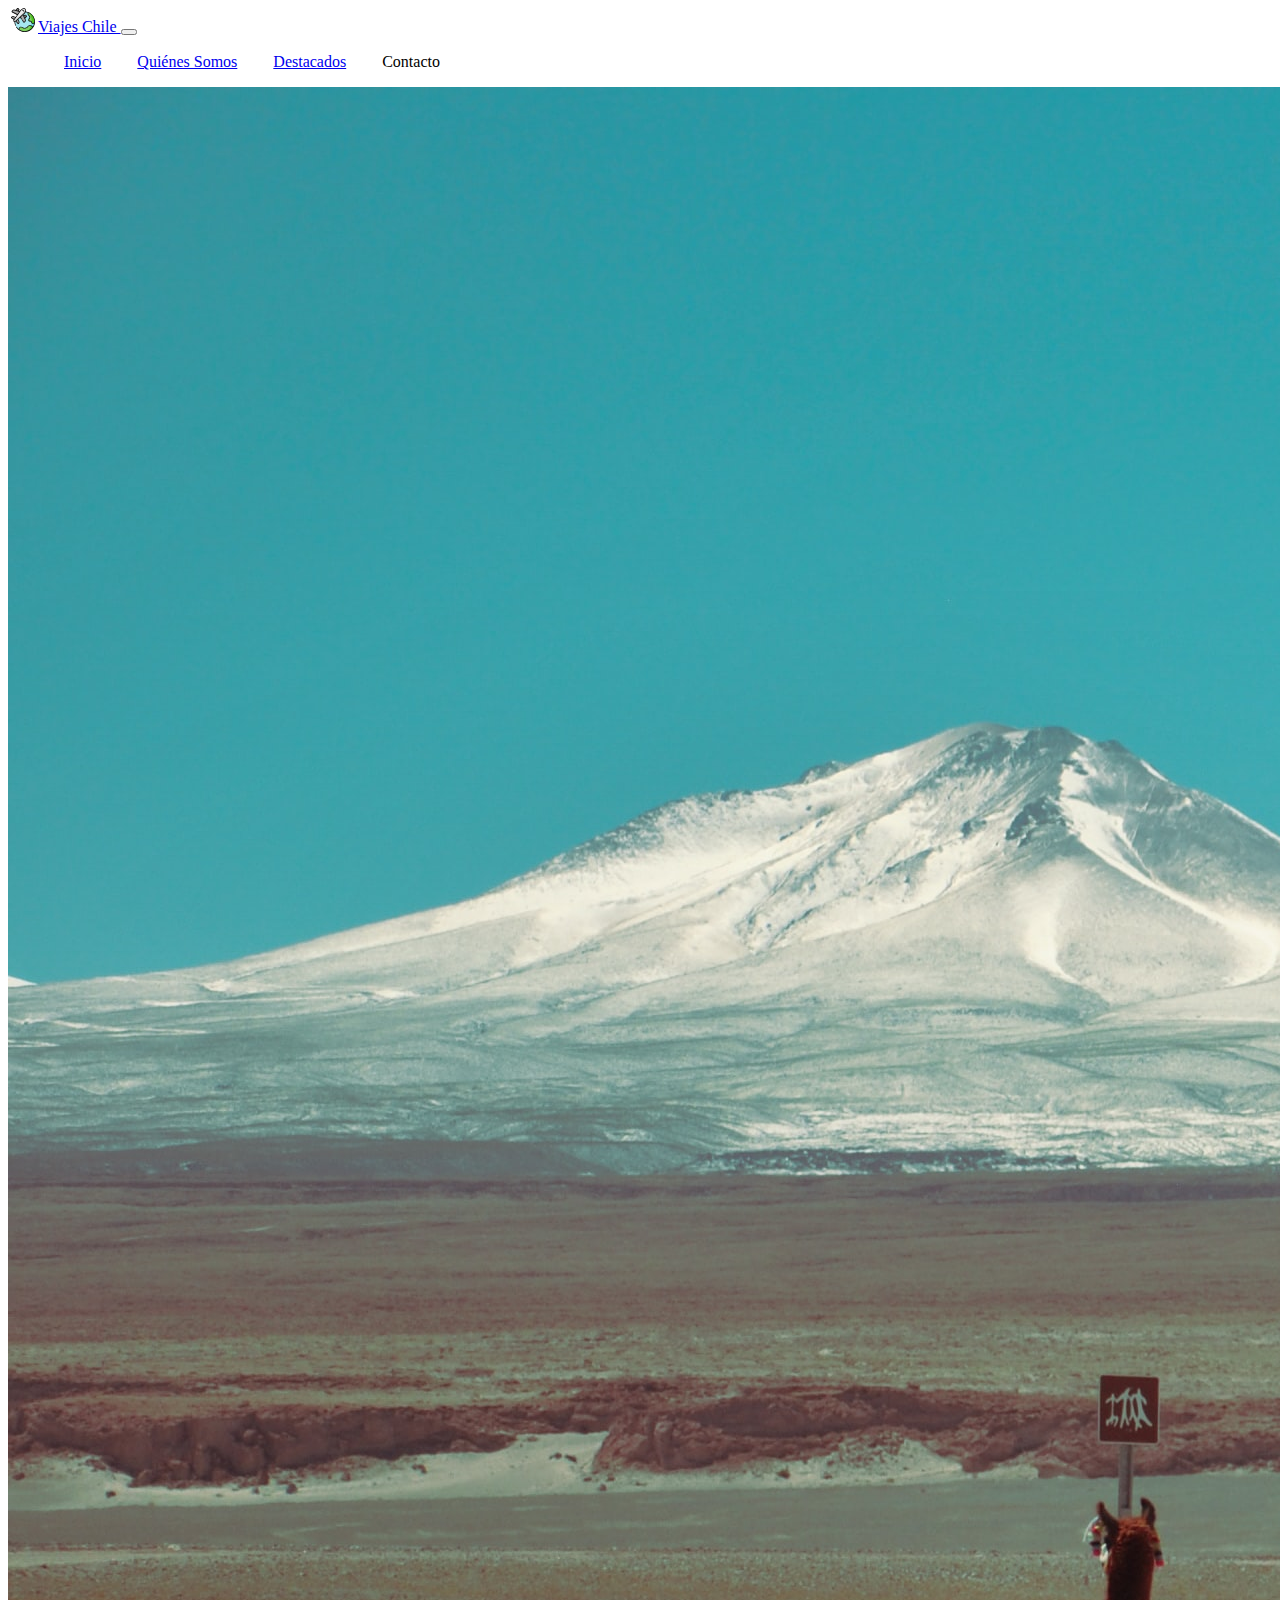
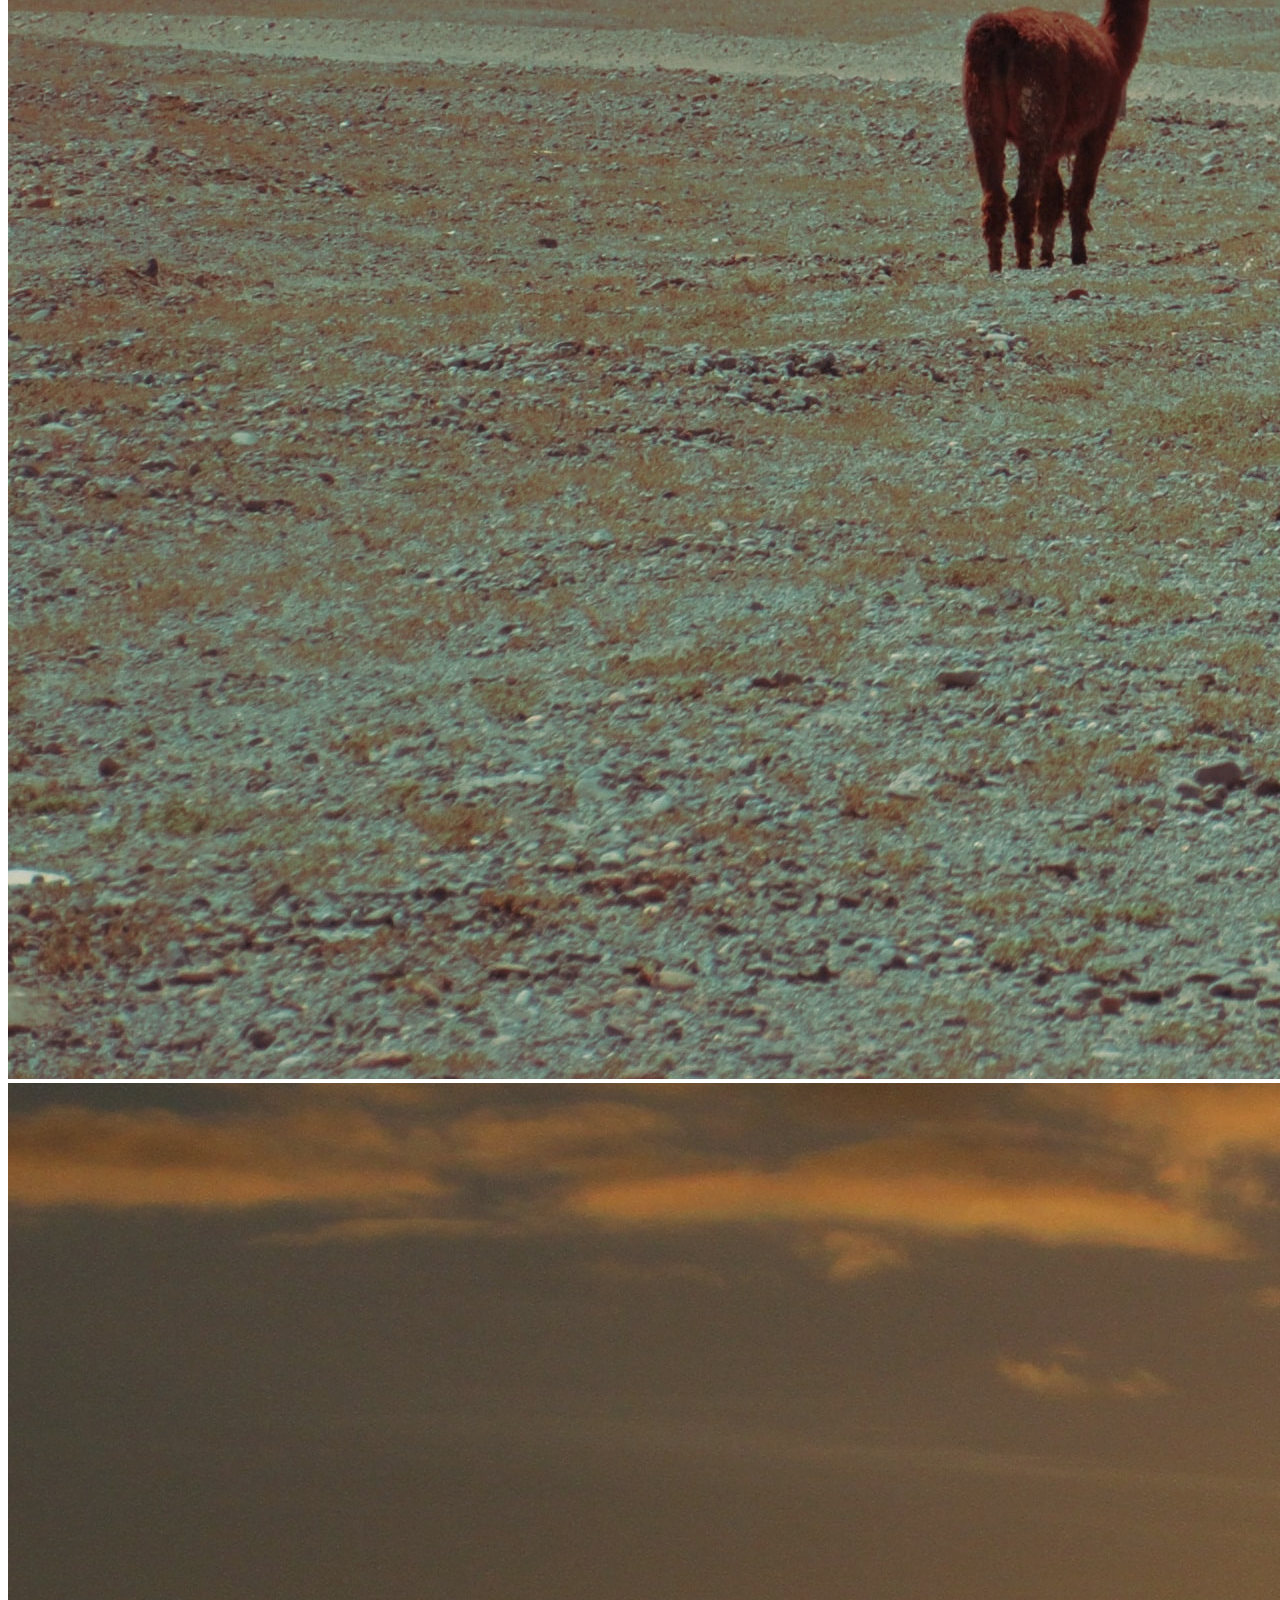
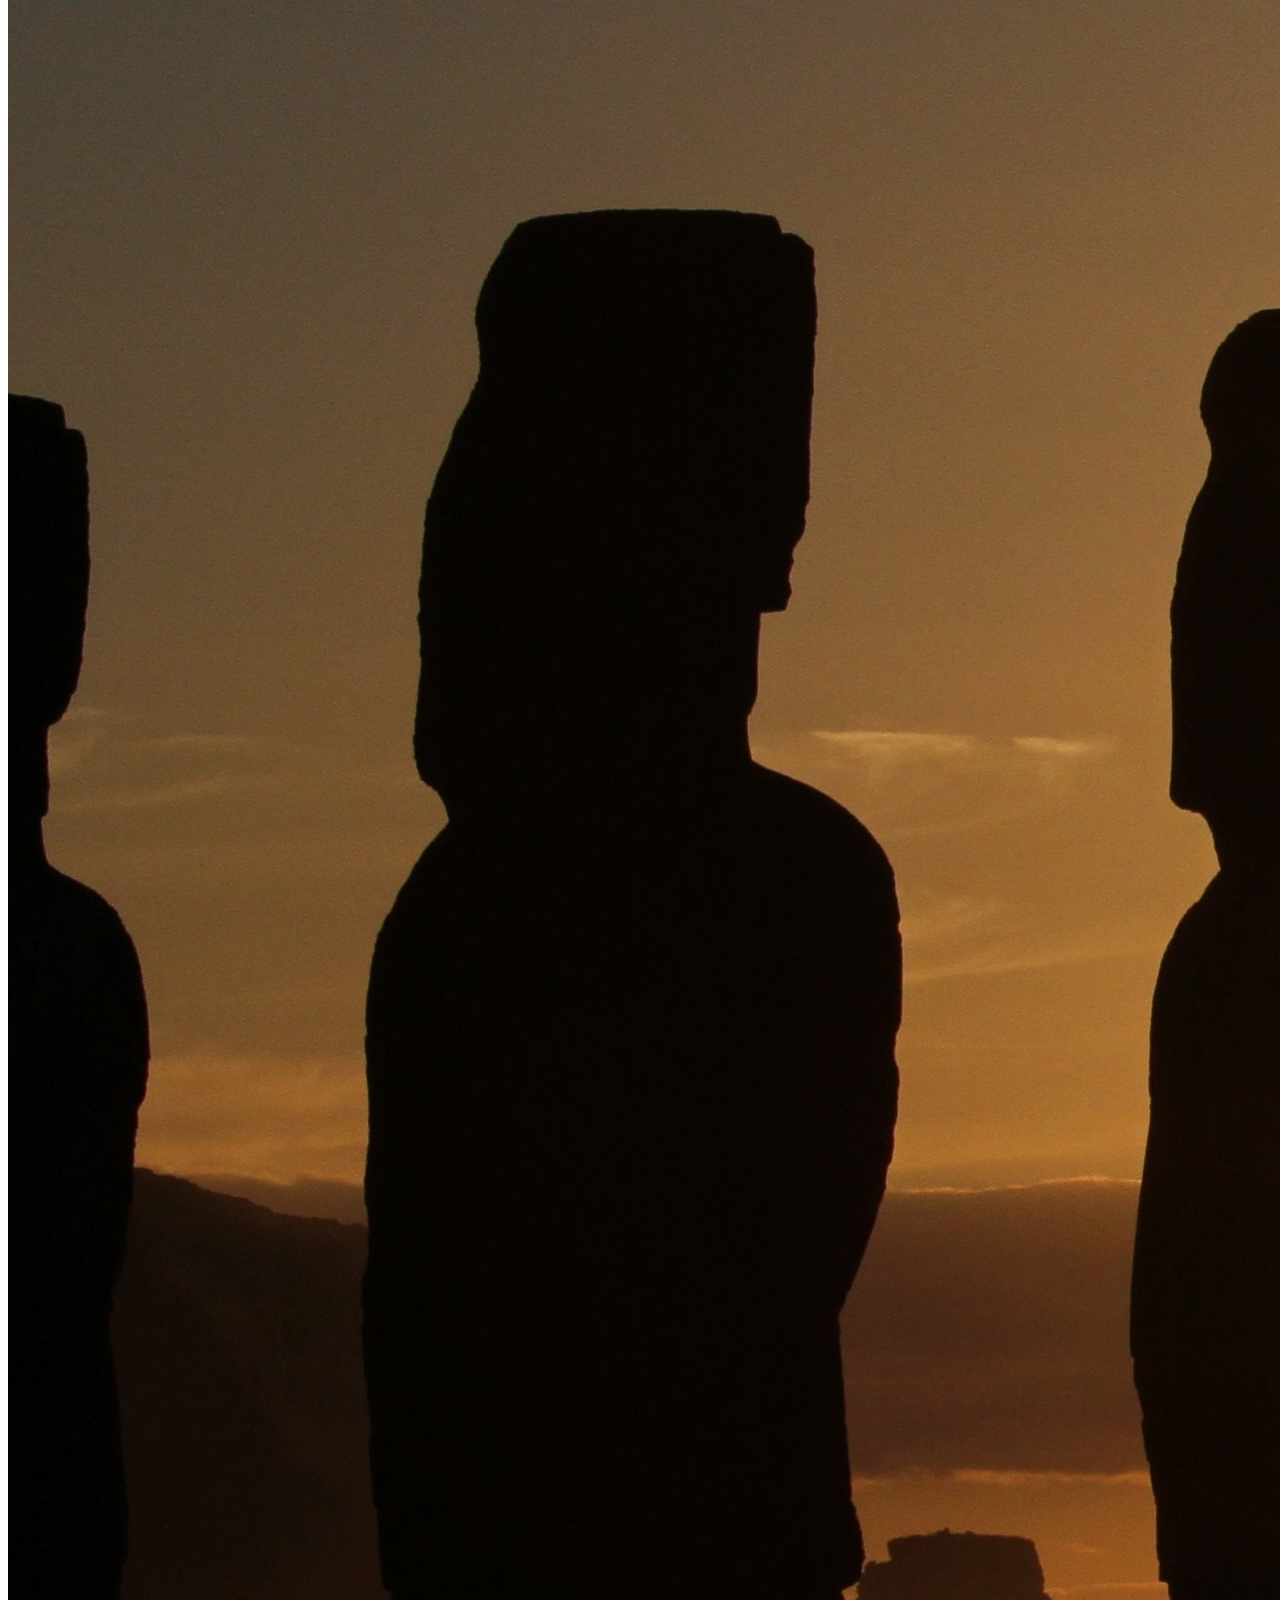
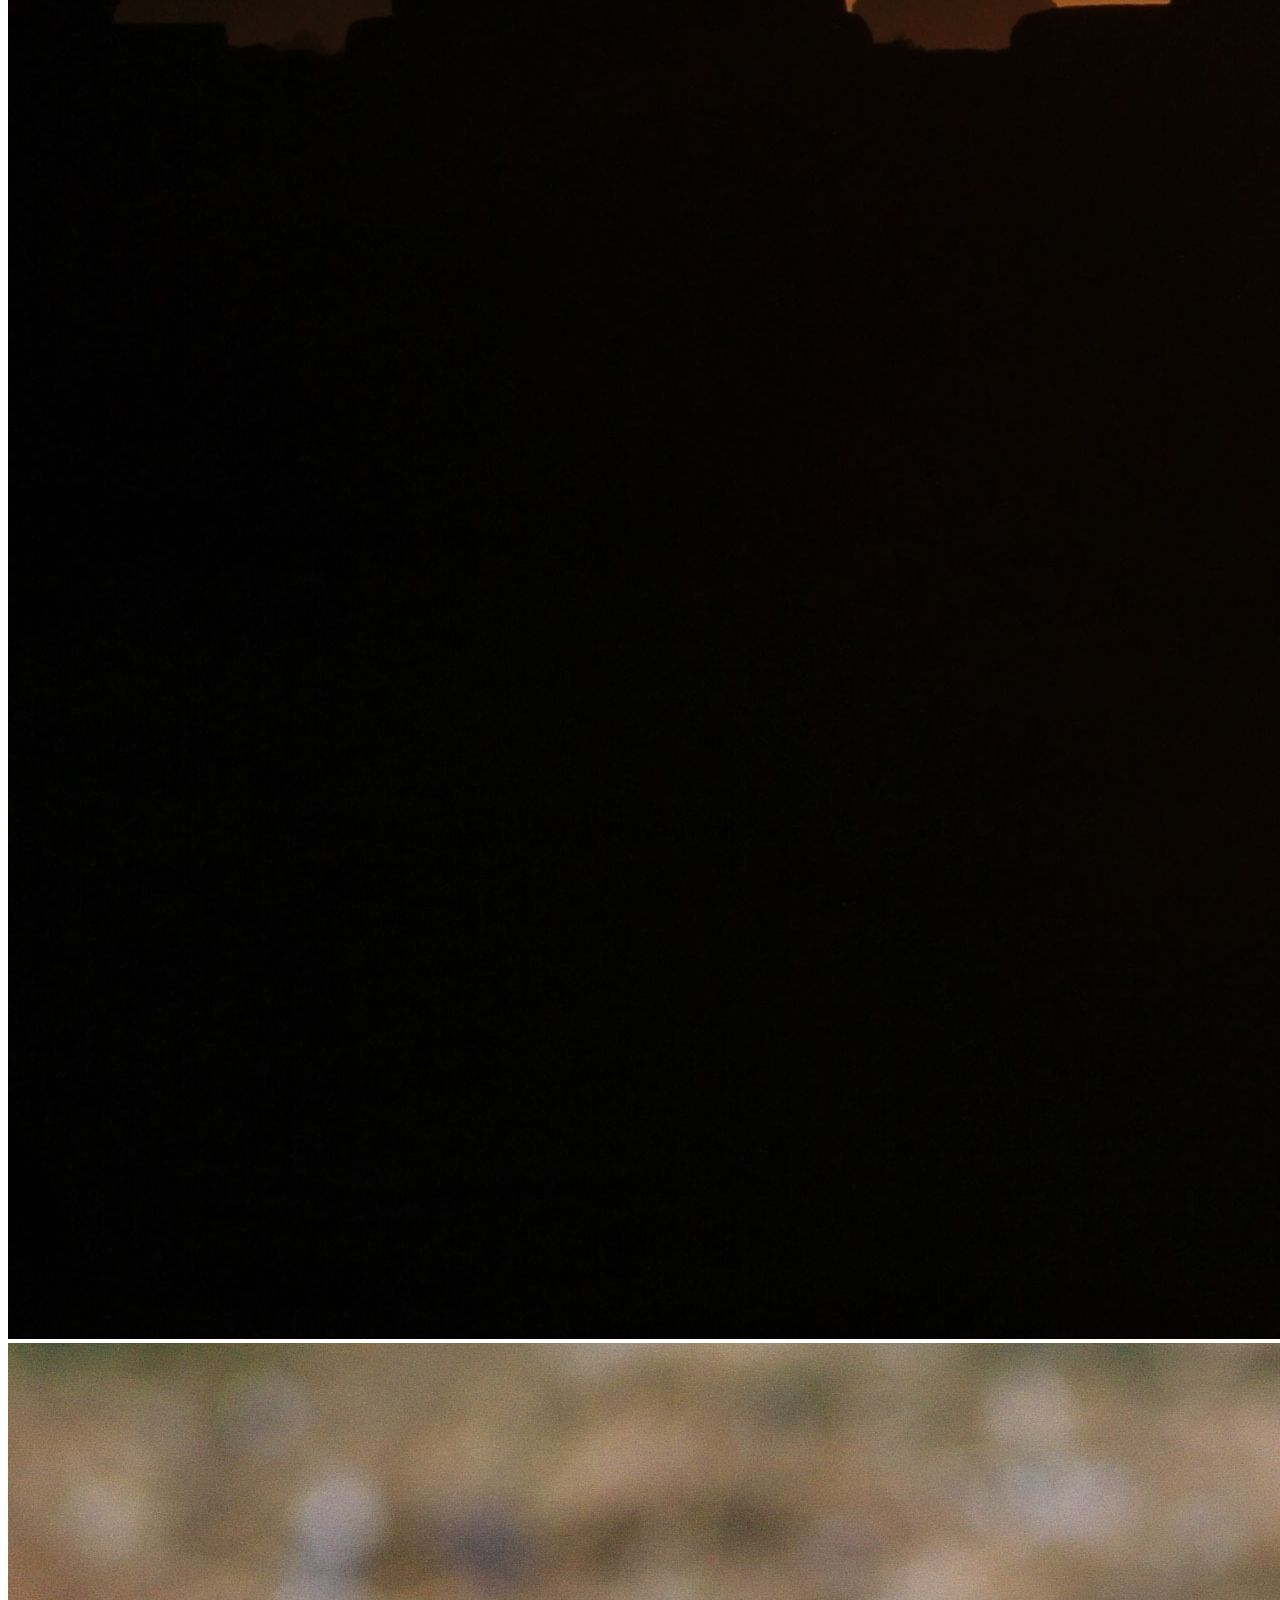
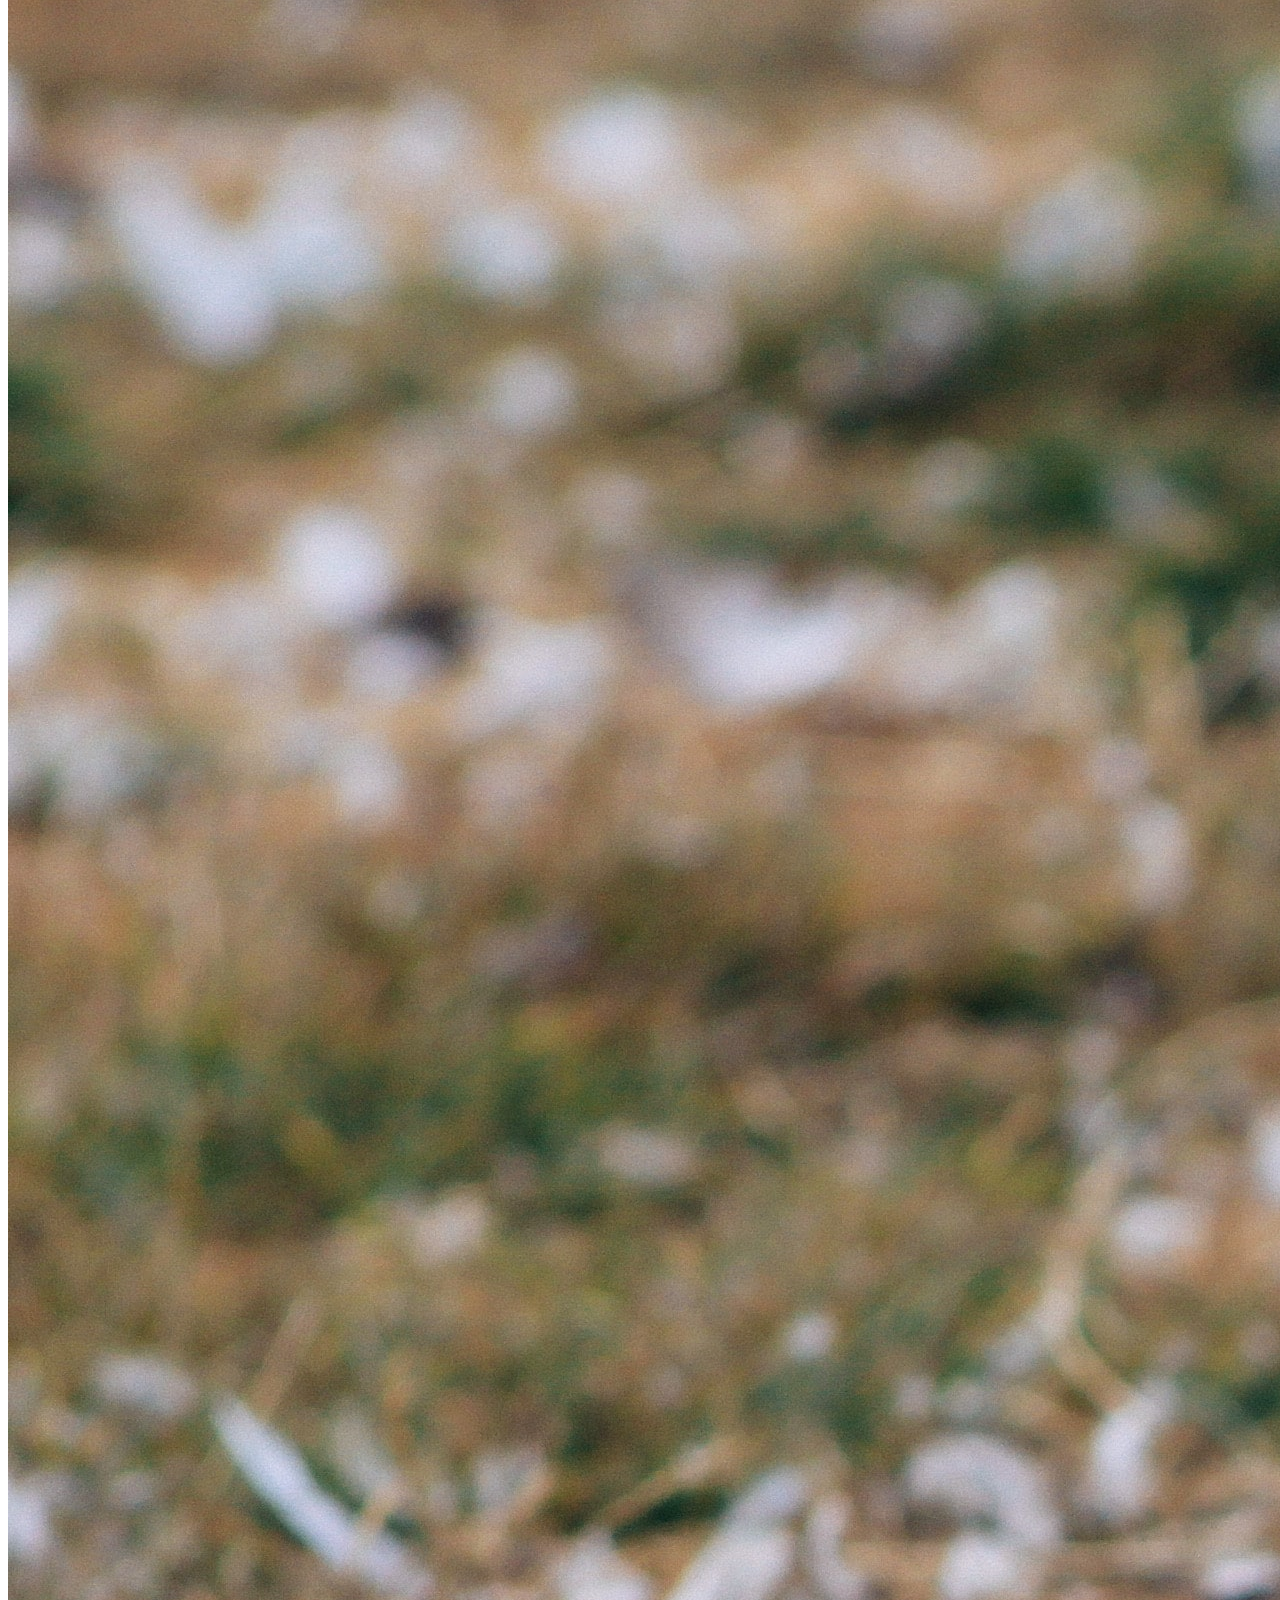
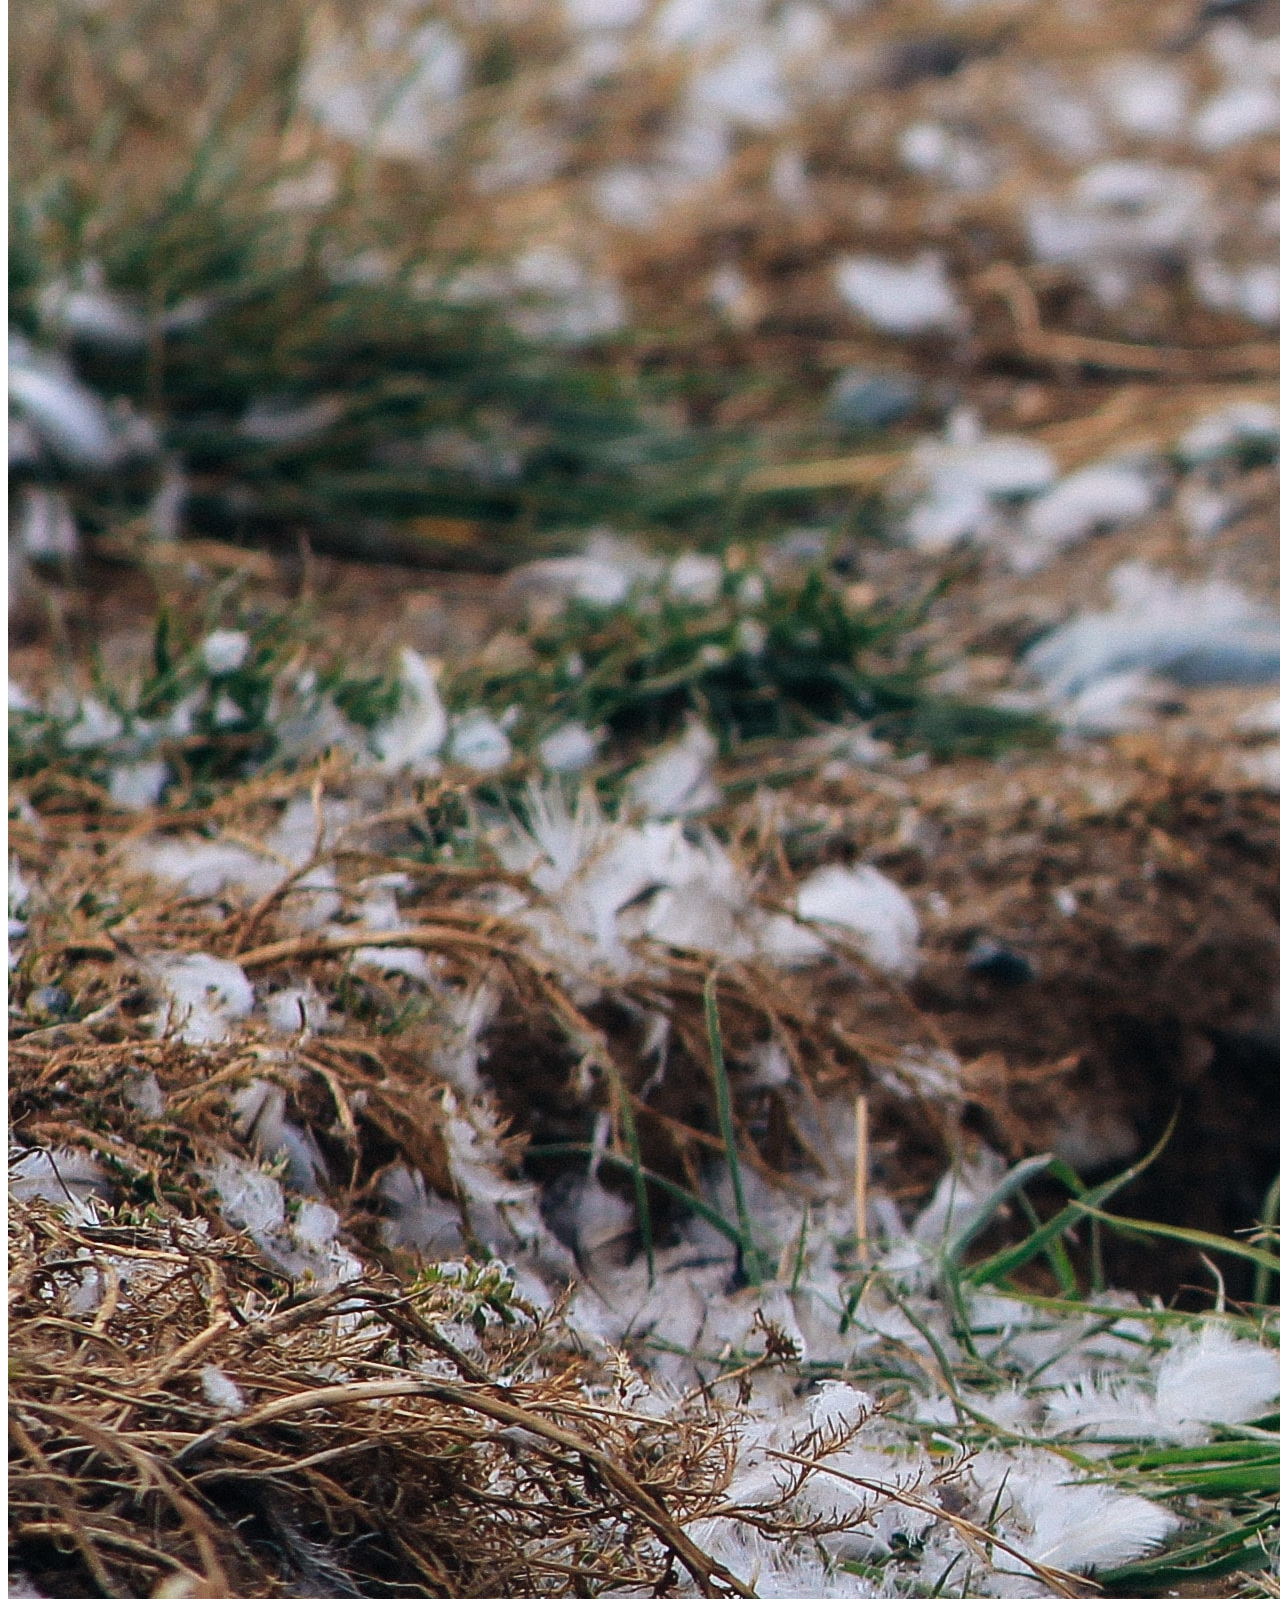
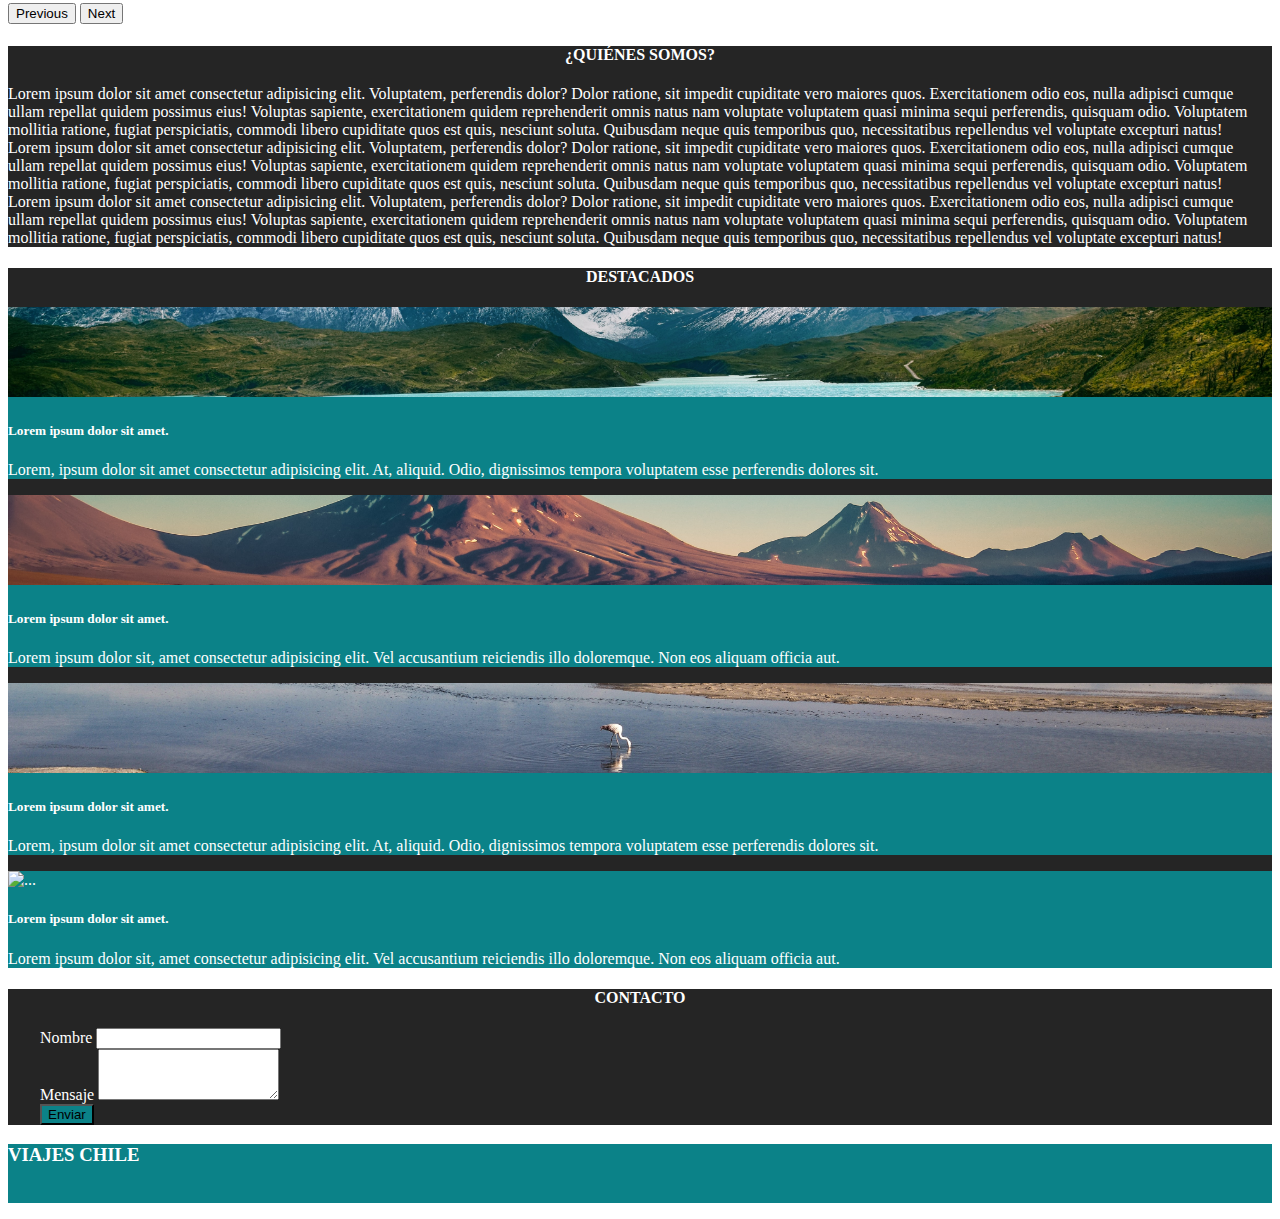
==== commit ca8f368d: "creamos el footer" ====
--- a/index.html
+++ b/index.html
@@ -167,10 +167,29 @@
     
 </section>
     
+<!-- footer -->
+<div id="footer" class="container-fluid text-center py-4">
+  <div class="row">
+    <div class="col">
+        <h3>VIAJES CHILE</h3>
+    </div>
+  
+    <div class="col-6"></div>
+  
+    <div class="col">
+      <ul>
+        <li><a href="https://github.com/"><i class="fa-brands fa-square-github"></i></a></li>
+        <li><a href="https://www.linkedin.com/home"><i class="fa-brands fa-linkedin"></i></a></li>
+        <li><a href="https://twitter.com/?lang=es"><i class="fa-brands fa-square-twitter"></i></a></li>
+        <li><a href="https://es-la.facebook.com/"><i class="fa-brands fa-square-facebook"></i></a></li>
+      </ul>
+    </div>
 
+  </div>
+</div>
     
       <script src="https://code.jquery.com/jquery-3.2.1.slim.min.js"></script>
       <script src="https://cdn.jsdelivr.net/npm/popper.js@1.12.9/dist/umd/popper.min.js"></script>
       <script src="./js/script.js"></script>  
-    </body>
-    </html>+</body>
+</html>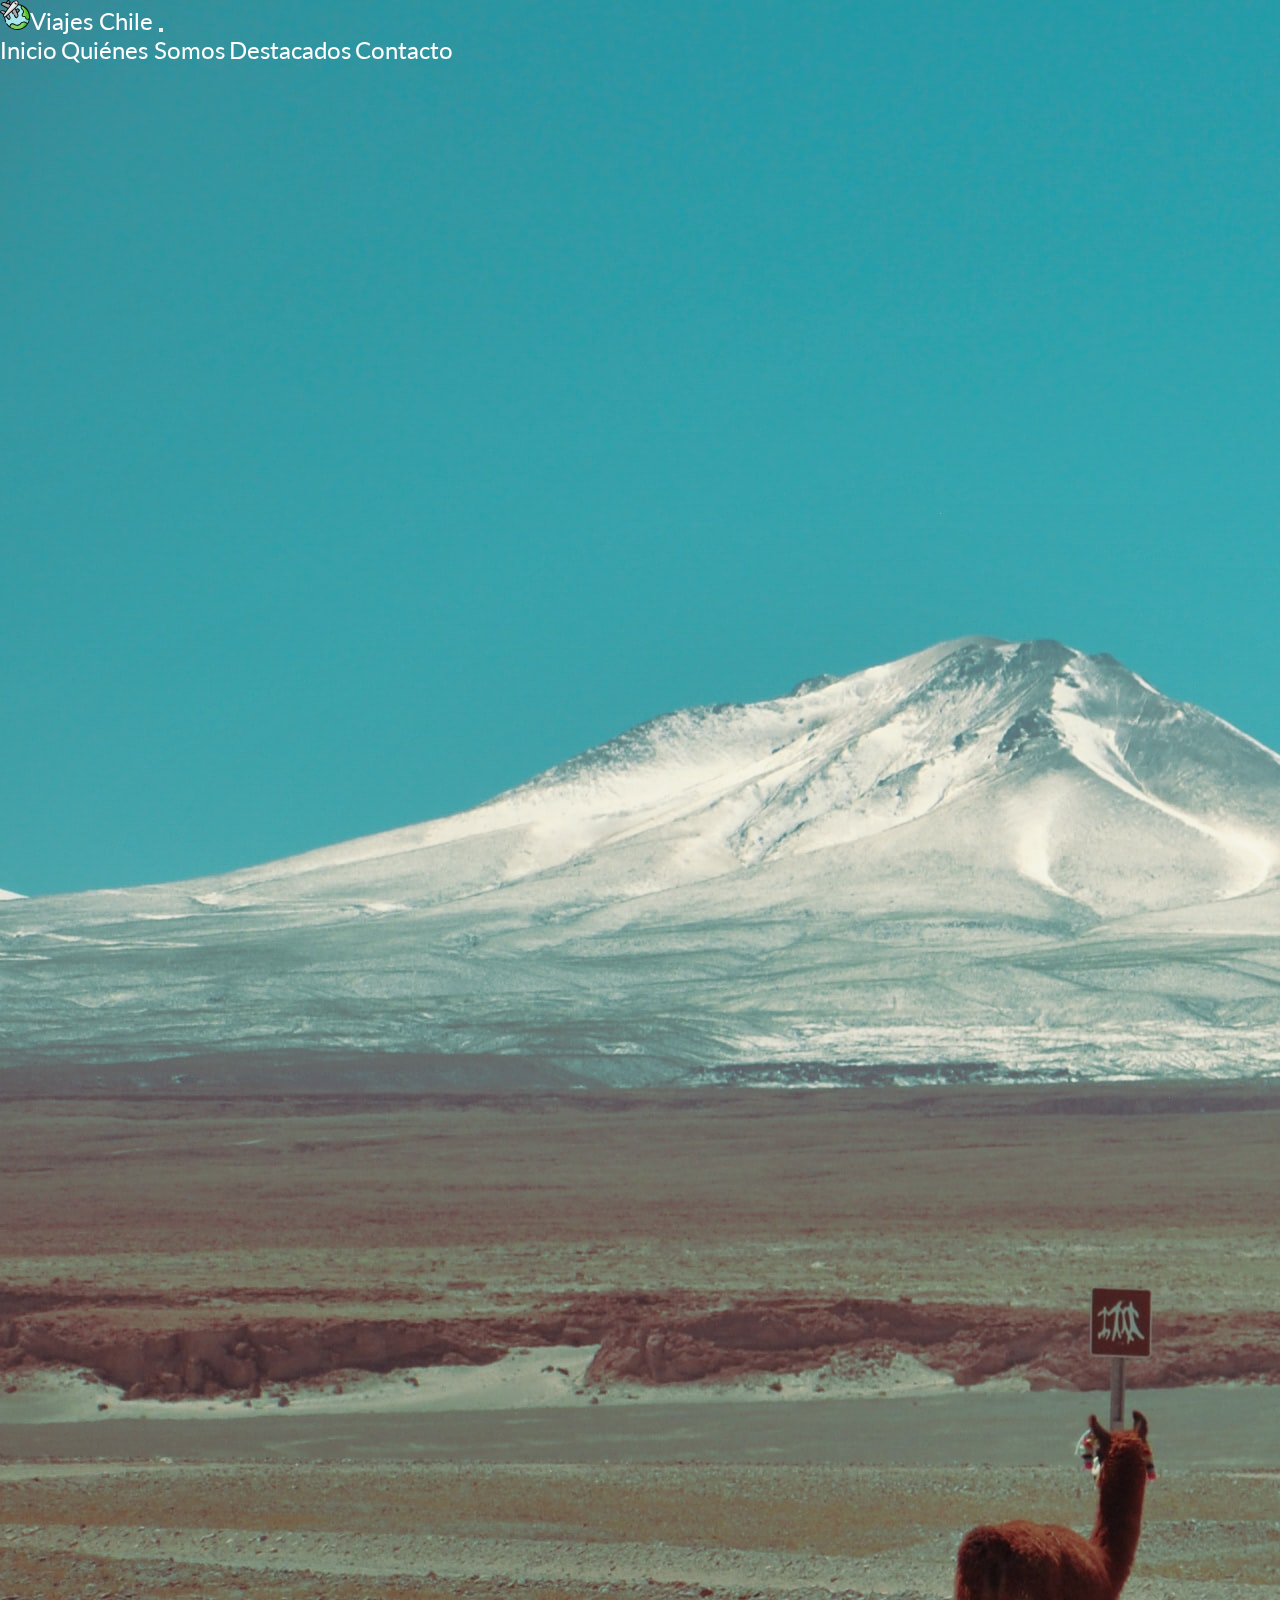
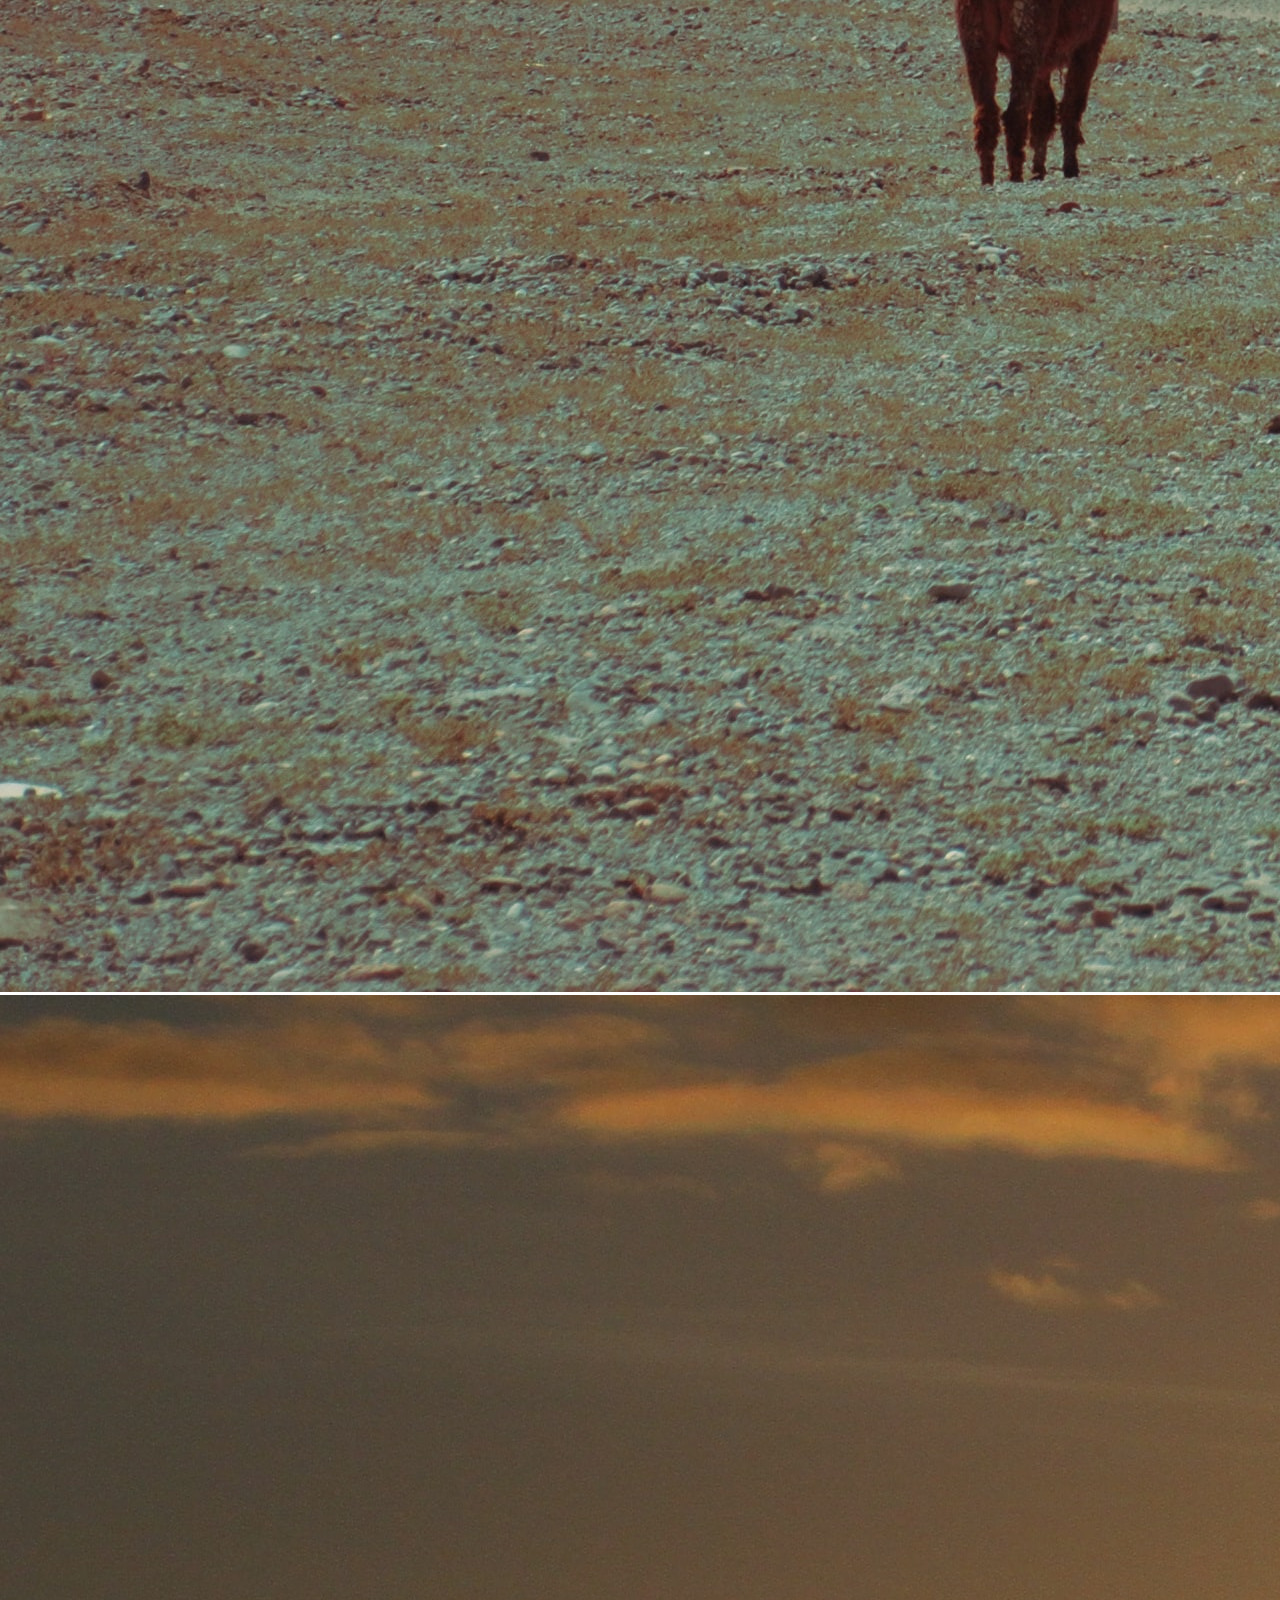
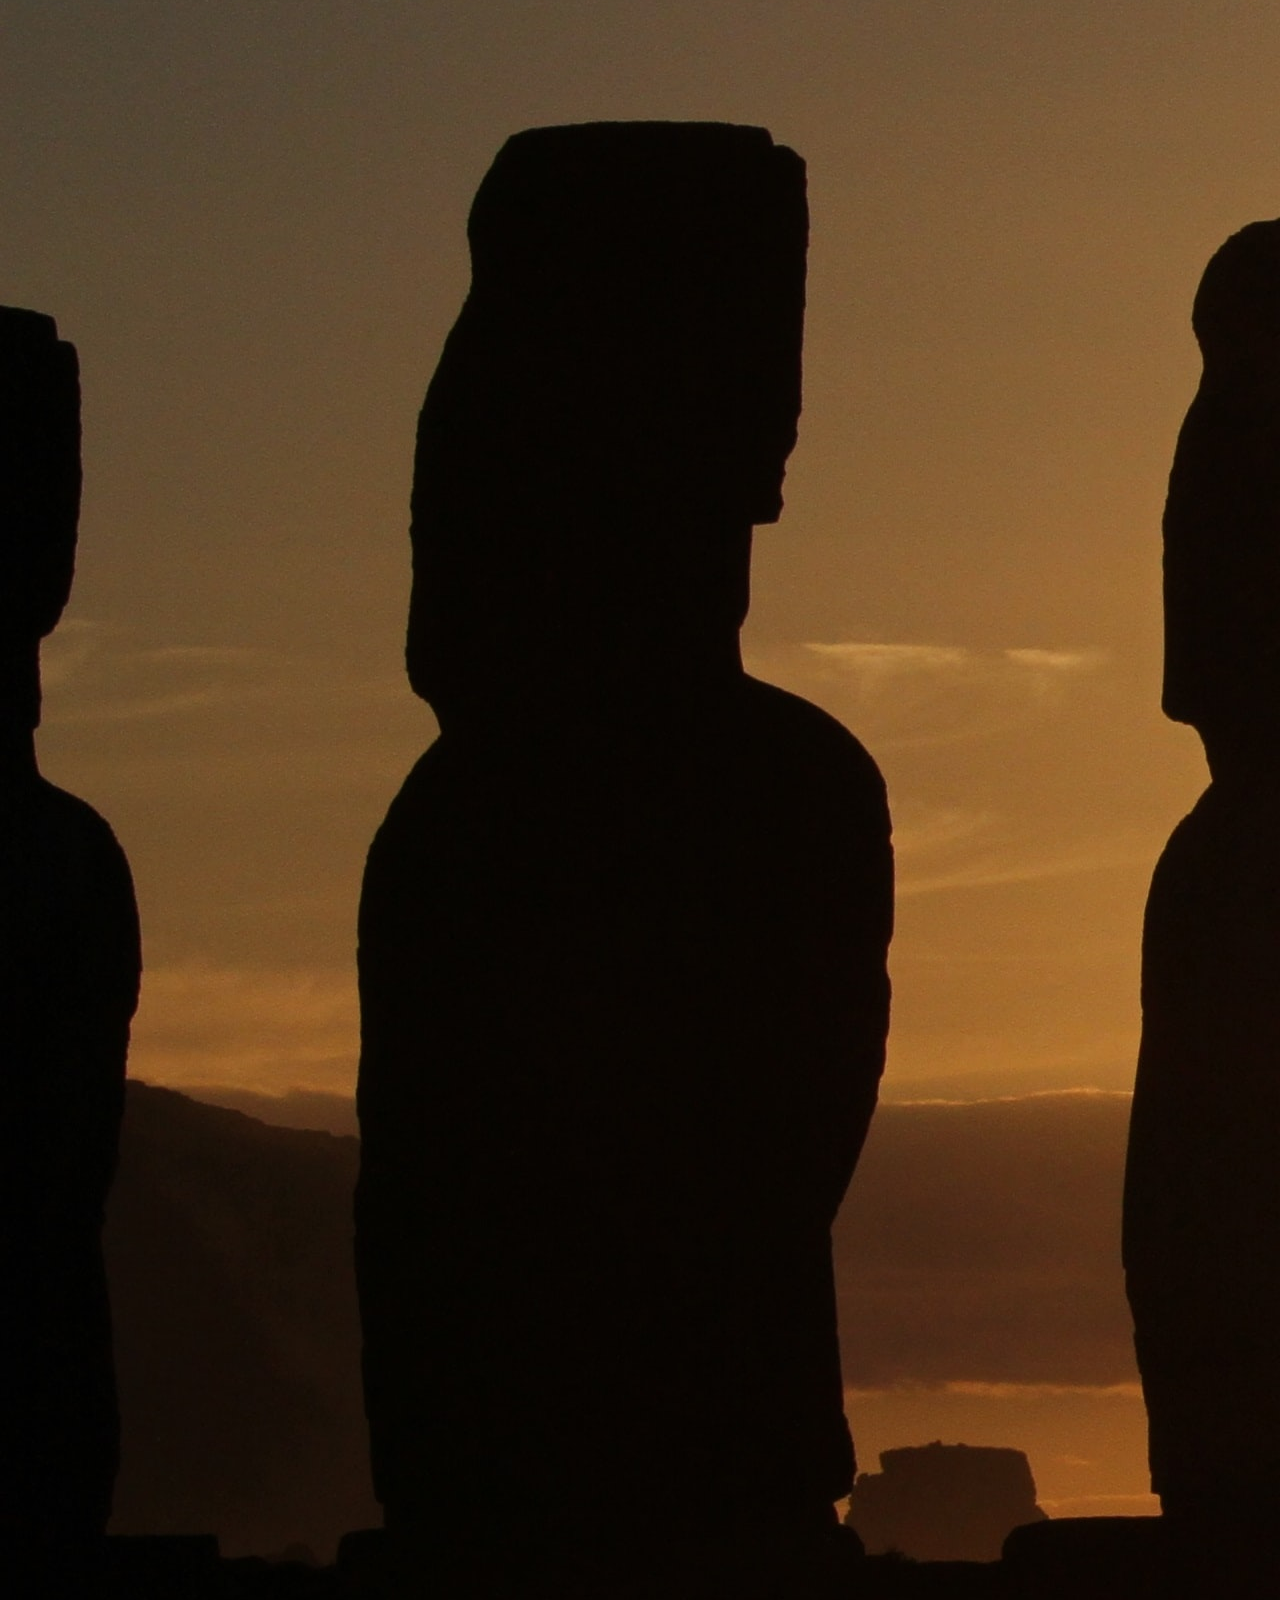
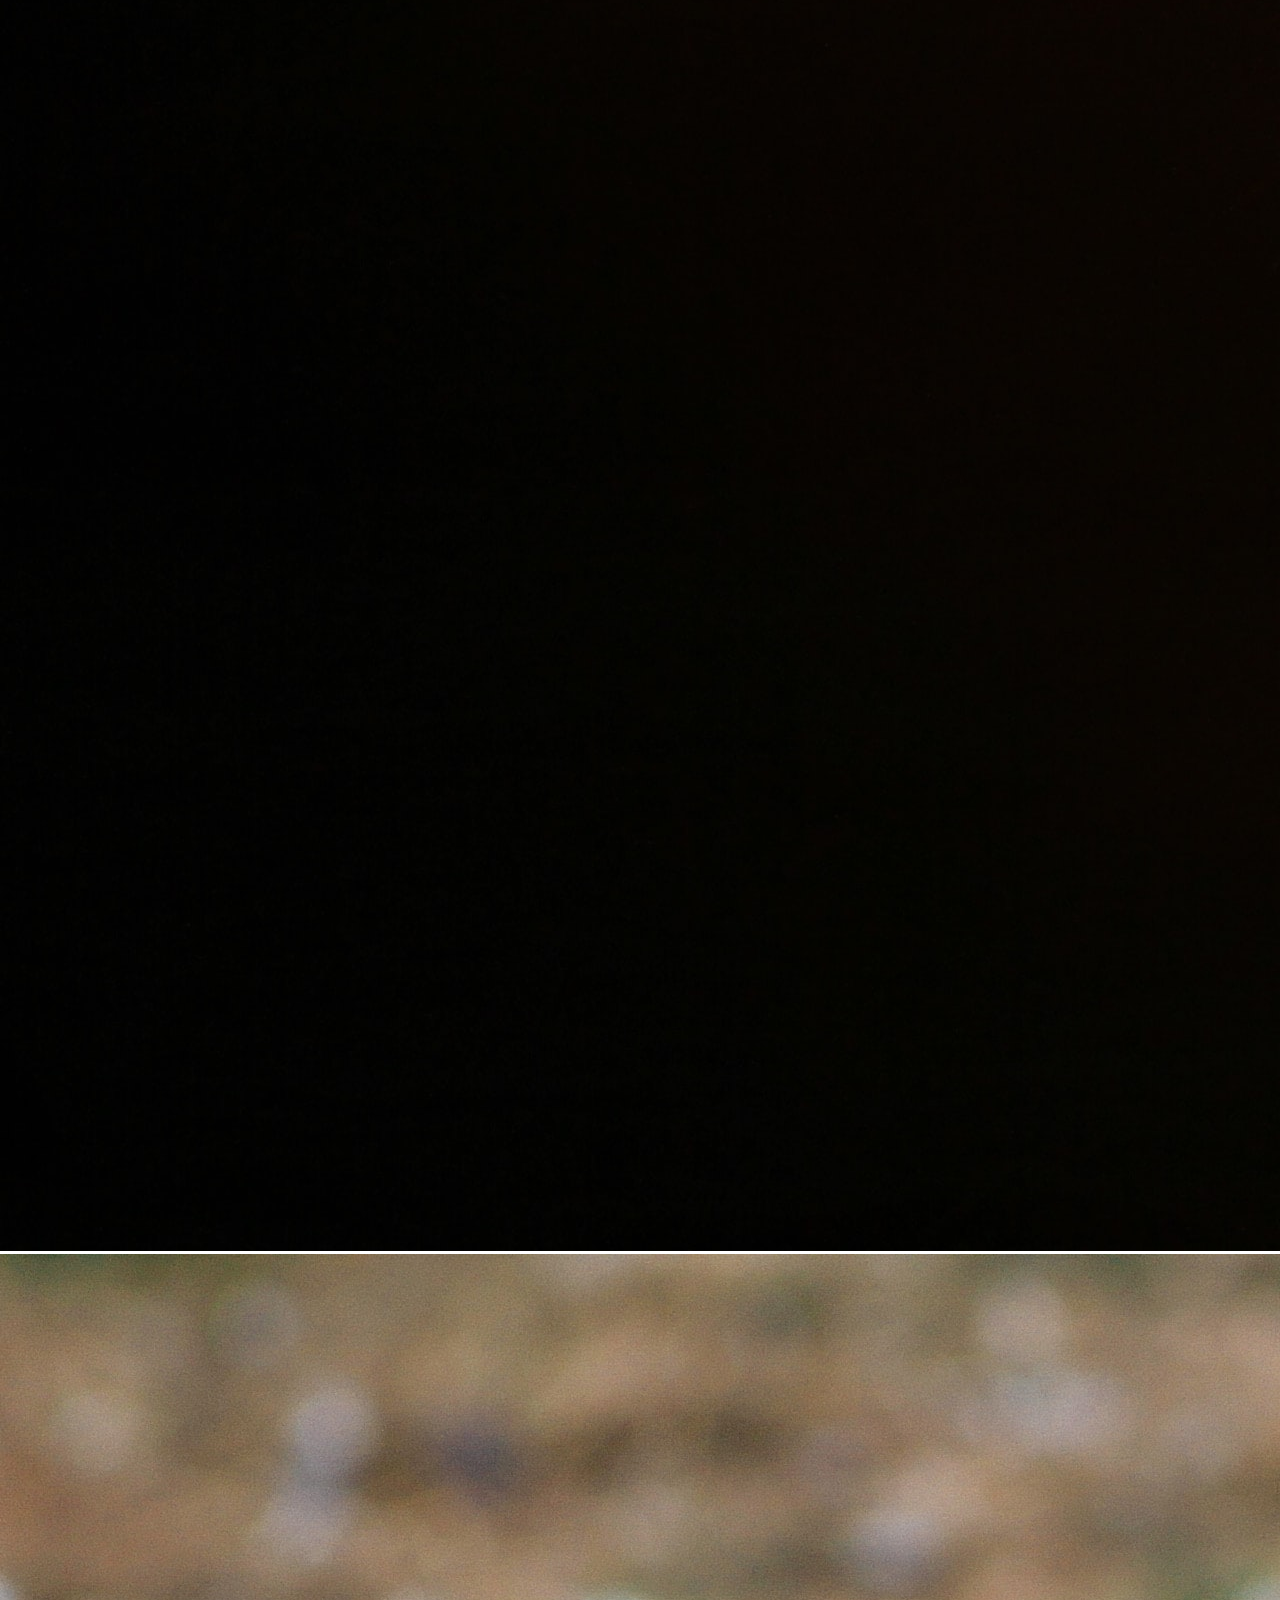
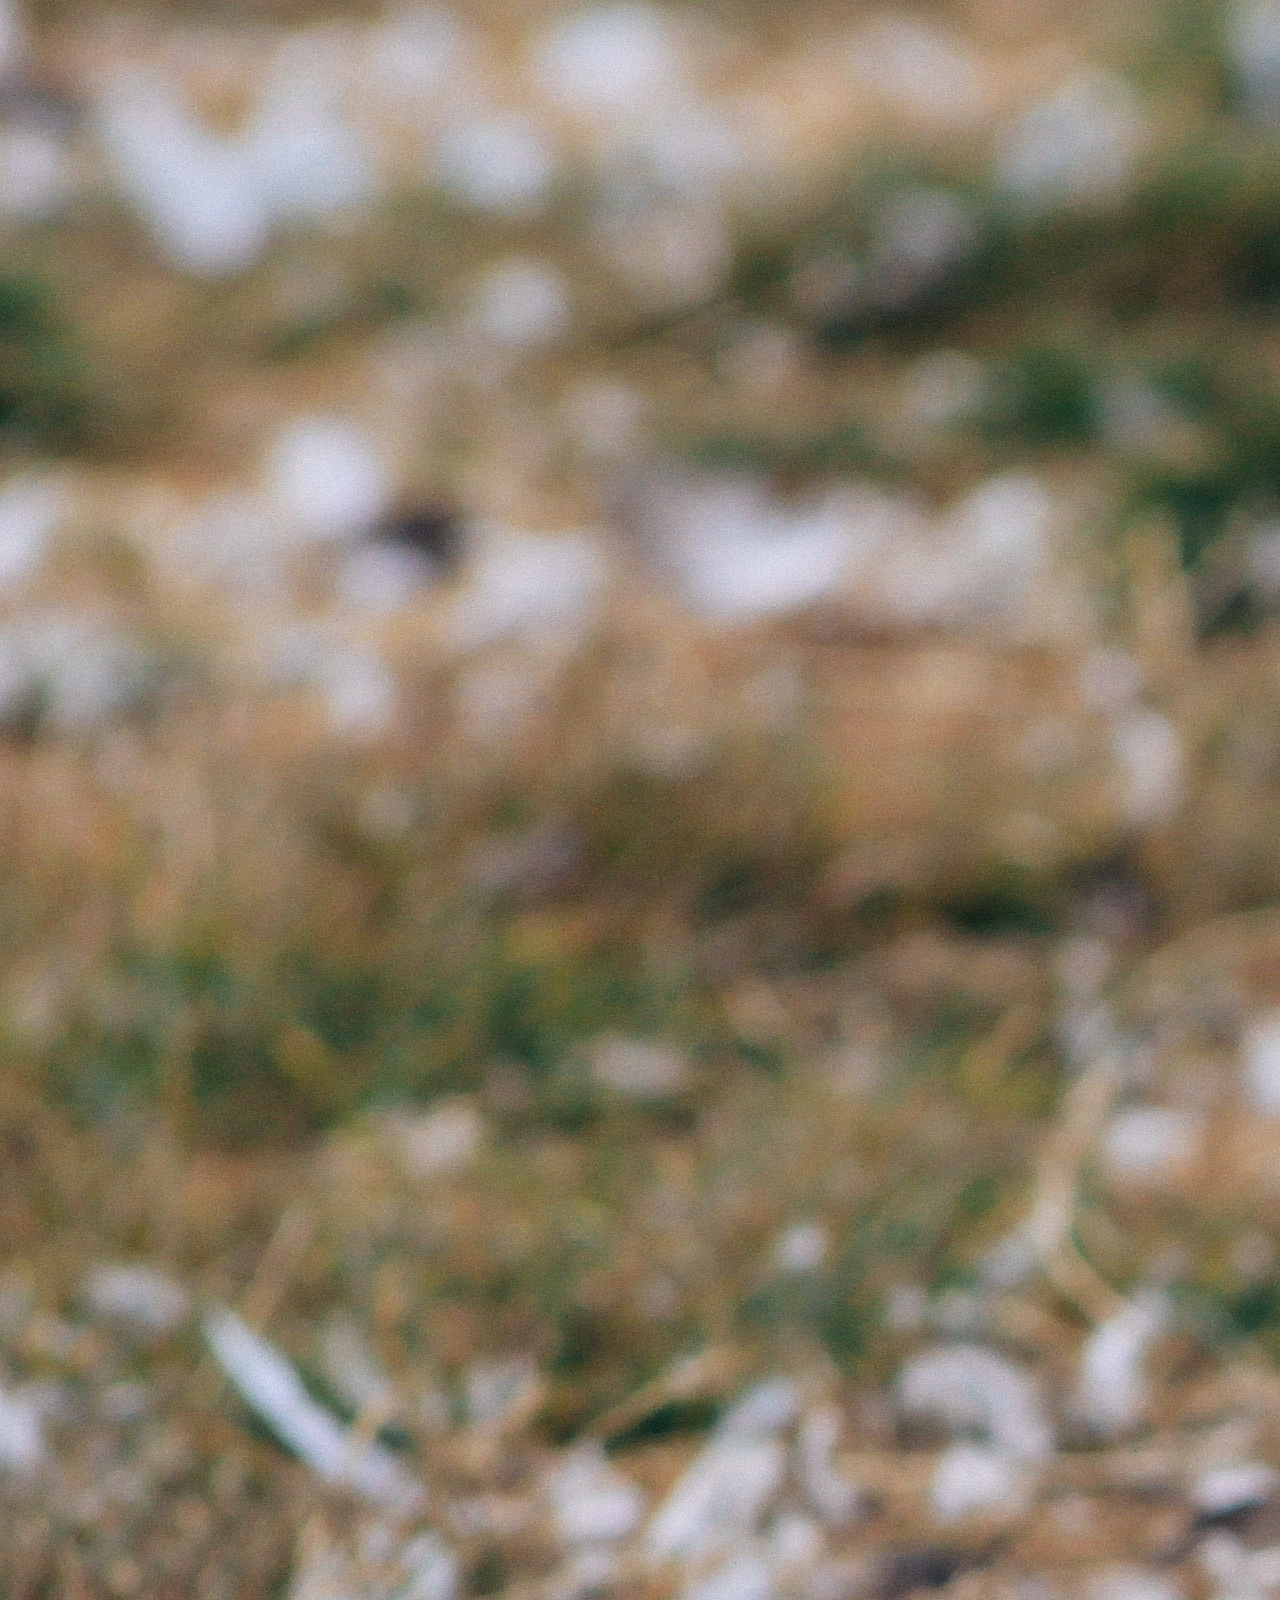
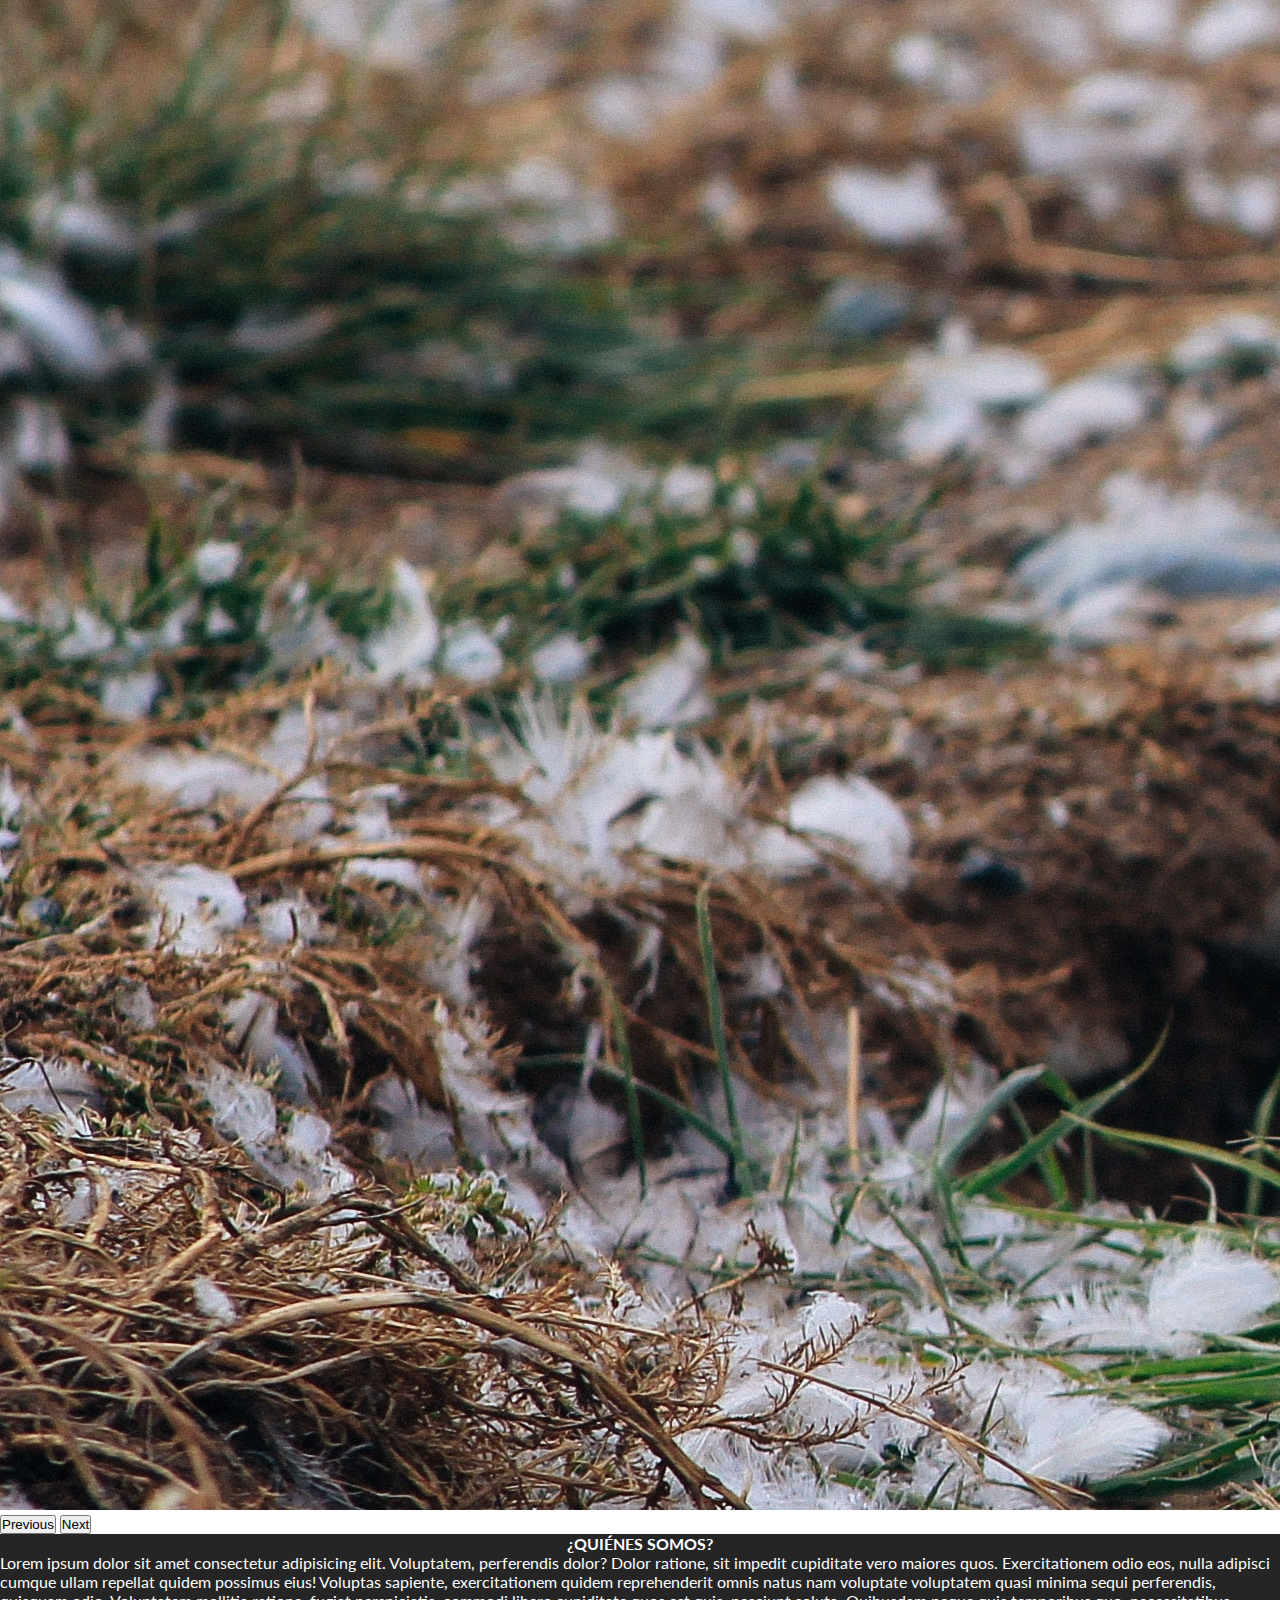
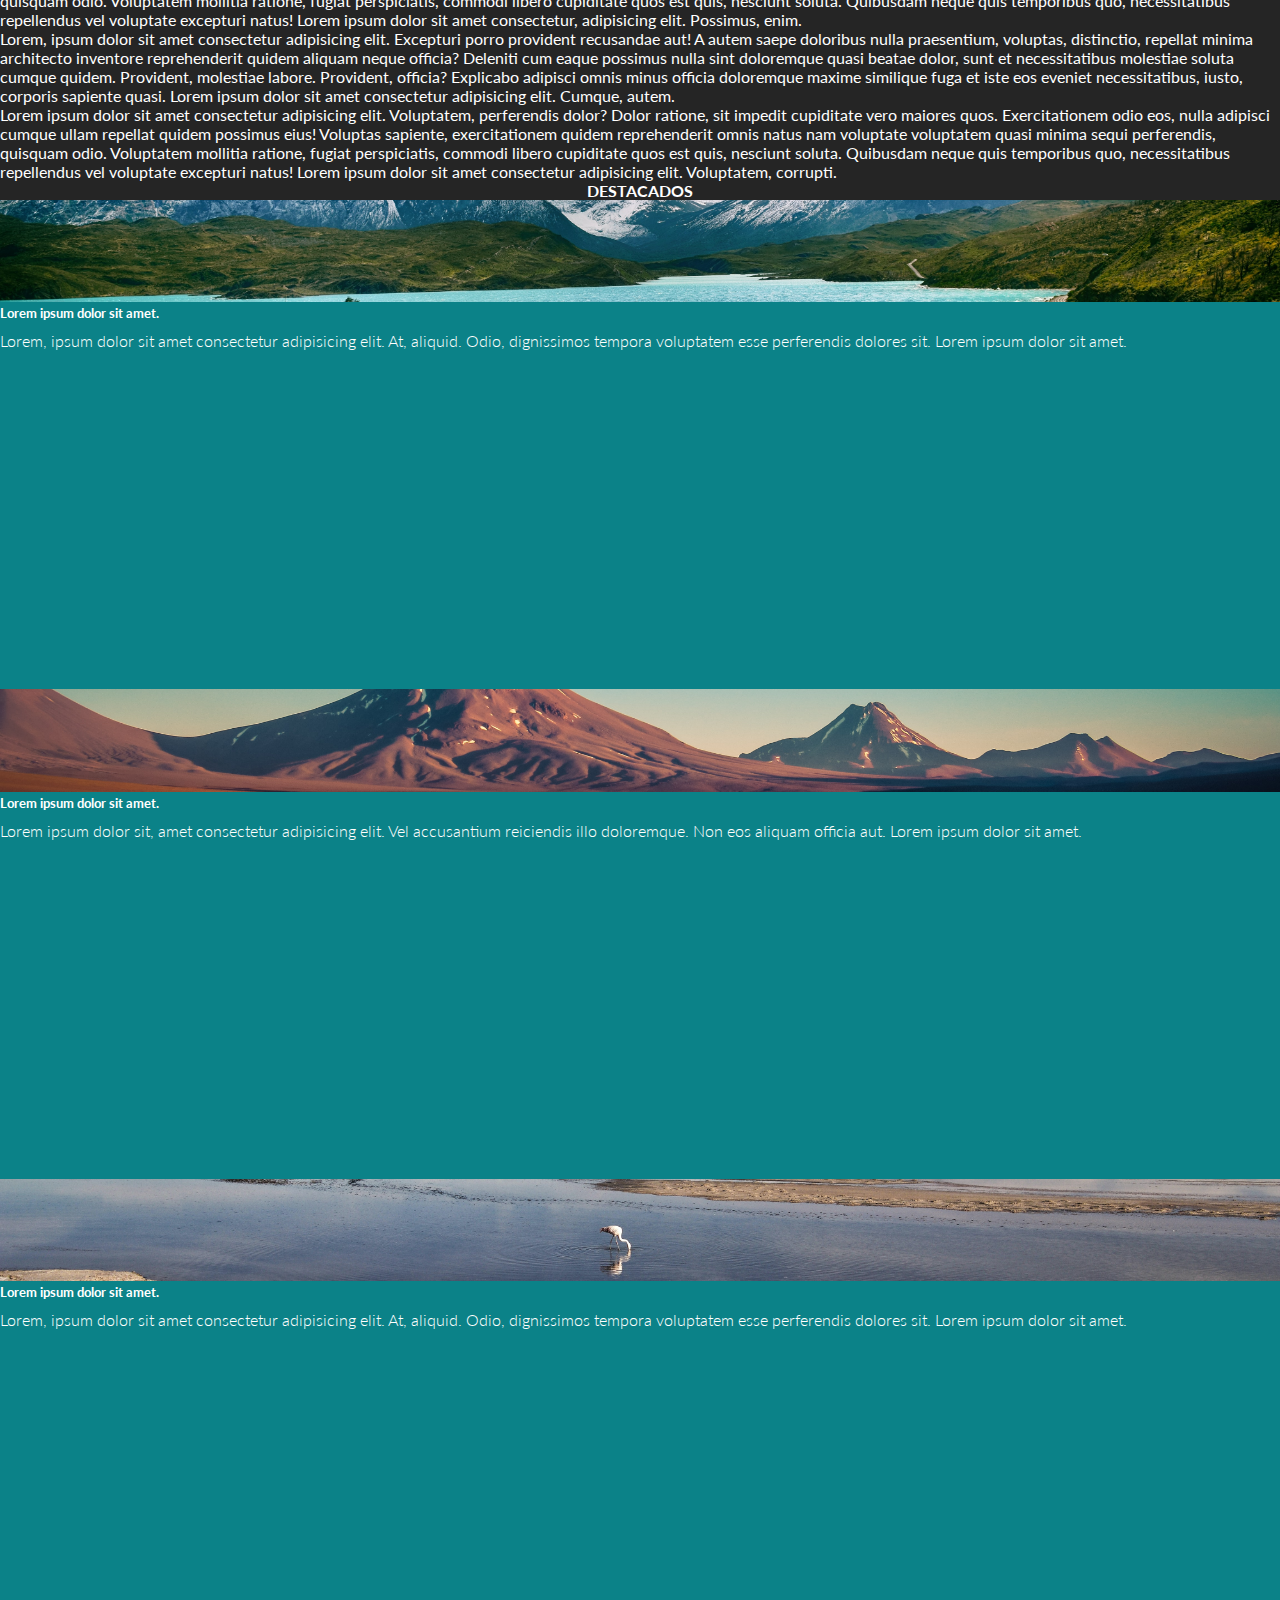
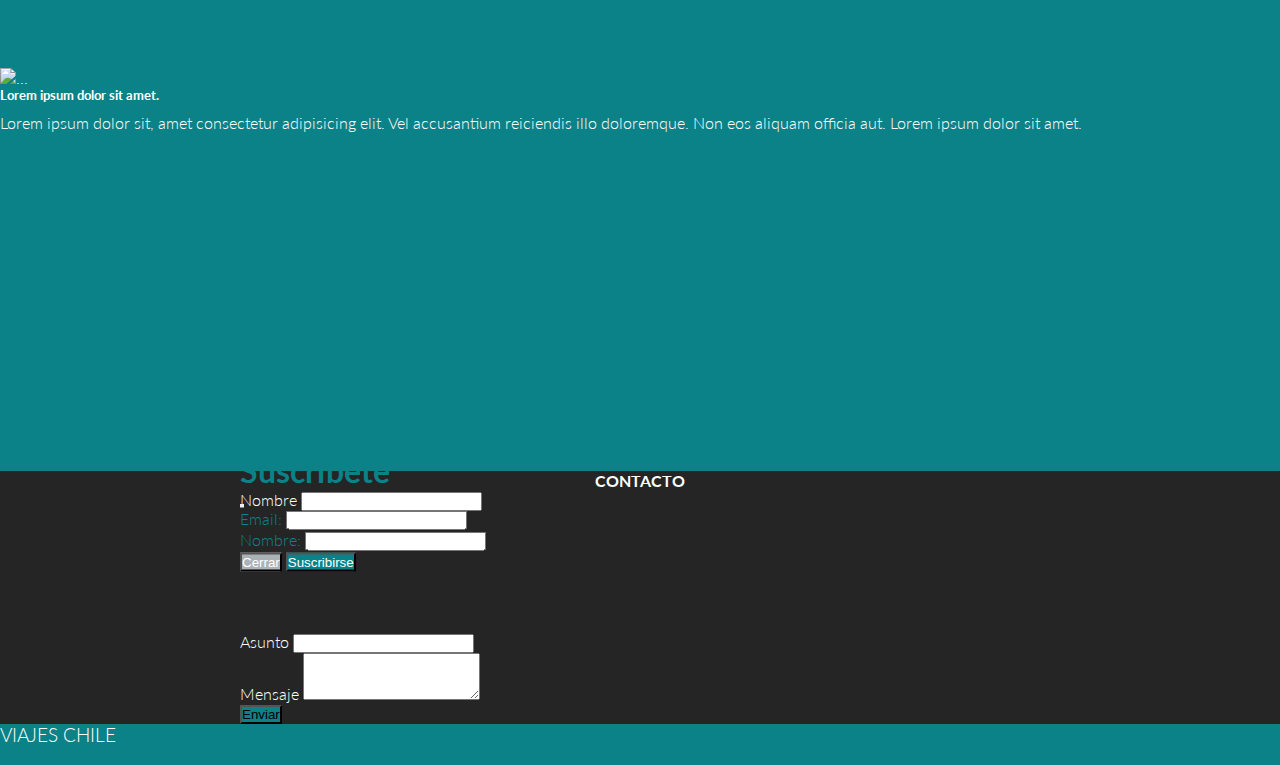
==== commit c05b375e: "version final entrega" ====
--- a/index.html
+++ b/index.html
@@ -7,23 +7,30 @@
     <title>Viajes Chile</title>
     <link rel="shortcut icon" type="image/svg" href="./assets/img/viajes.svg">
 
-<!-- bootstrap -->
-<link href="https://cdn.jsdelivr.net/npm/bootstrap@5.2.2/dist/css/bootstrap.min.css" rel="stylesheet" integrity="sha384-Zenh87qX5JnK2Jl0vWa8Ck2rdkQ2Bzep5IDxbcnCeuOxjzrPF/et3URy9Bv1WTRi" crossorigin="anonymous">
+<!-- google fonts -->    
+    <link rel="preconnect" href="https://fonts.googleapis.com">
+    <link rel="preconnect" href="https://fonts.gstatic.com" crossorigin>
+    <link href="https://fonts.googleapis.com/css2?family=Lato:wght@300;400;700&display=swap" rel="stylesheet">
+<!-- Bootstrap v5.2.0 -->
+    <link href="https://cdn.jsdelivr.net/npm/bootstrap@5.2.2/dist/css/bootstrap.min.css" rel="stylesheet" integrity="sha384-Zenh87qX5JnK2Jl0vWa8Ck2rdkQ2Bzep5IDxbcnCeuOxjzrPF/et3URy9Bv1WTRi" crossorigin="anonymous">
 <!-- JavaScript Bundle with Popper -->
-<script src="https://cdn.jsdelivr.net/npm/bootstrap@5.2.2/dist/js/bootstrap.bundle.min.js" integrity="sha384-OERcA2EqjJCMA+/3y+gxIOqMEjwtxJY7qPCqsdltbNJuaOe923+mo//f6V8Qbsw3" crossorigin="anonymous"></script>
-
+    <script src="https://cdn.jsdelivr.net/npm/bootstrap@5.2.2/dist/js/bootstrap.bundle.min.js" integrity="sha384-OERcA2EqjJCMA+/3y+gxIOqMEjwtxJY7qPCqsdltbNJuaOe923+mo//f6V8Qbsw3" crossorigin="anonymous"></script>
 <!--font awesome-->
-<link rel="stylesheet" href="https://use.fontawesome.com/releases/v5.6.3/css/all.css" integrity="sha384-UHRtZLI+pbxtHCWp1t77Bi1L4ZtiqrqD80Kn4Z8NTSRyMA2Fd33n5dQ8lWUE00s/" crossorigin="anonymous">
-<!-- my code -->
-<link rel="stylesheet" href="./assets/css/style.css">
+<script src="https://kit.fontawesome.com/f27744e61d.js" crossorigin="anonymous"></script>
+<link rel="stylesheet" href="path/to/font-awesome/css/font-awesome.min.css">
+<!-- JQuery Core 3.6.1 -->
+<script src="https://code.jquery.com/jquery-3.6.1.min.js" integrity="sha256-o88AwQnZB+VDvE9tvIXrMQaPlFFSUTR+nldQm1LuPXQ=" crossorigin="anonymous"></script>
+<!-- custom css -->
+    <link rel="stylesheet" href="./assets/css/style.css">
 </head>
 
 <body>
 <!-- navbar -->
-<nav class="navbar sticky-top navbar-expand-lg navbar-light bg-*">
+<header class="nav-wrapper">
+  <nav class="navbar sticky-top navbar-expand-lg navbar-light shadow-5-strong bg-* ps-5 pe-5 py-3 my-0 navegacion">
     <div class="container-fluid">
       <a class="navbar-brand" href="#">
-        <img src="./assets/img/viajes.svg" alt="Logo" width="30" height="24" class="d-inline-block align-text-top">Viajes Chile 
+        <img src="./assets/img/viajes.svg" alt="Logo" width="30" height="30" class="d-inline-block align-text-top me-3">Viajes Chile 
       </a>
       <button class="navbar-toggler" type="button" data-bs-toggle="collapse" data-bs-target="#navbarNav" aria-controls="navbarNav" aria-expanded="false" aria-label="Toggle navigation">
         <span class="navbar-toggler-icon"></span>
@@ -31,21 +38,22 @@
       <div class="collapse navbar-collapse" id="navbarNav">
         <ul class="navbar-nav">
           <li class="nav-item">
-            <a class="nav-link active" aria-current="page" href="#">Inicio</a>
-          </li>
-          <li class="nav-item">
-            <a class="nav-link" href="#">Quiénes Somos</a>
-          </li>
-          <li class="nav-item">
-            <a class="nav-link" href="#">Destacados</a>
-          </li>
-          <li class="nav-item">
-            <a class="nav-link">Contacto</a>
+            <a class="nav-link active" aria-current="page" href="#carouselExampleControls">Inicio</a>
+          </li>
+          <li class="nav-item">
+            <a class="nav-link" href="#quienes-somos">Quiénes Somos</a>
+          </li>
+          <li class="nav-item">
+            <a class="nav-link" href="#destacados">Destacados</a>
+          </li>
+          <li class="nav-item">
+            <a class="nav-link" href="#contacto">Contacto</a>
           </li>
         </ul>
       </div>
     </div>
   </nav>
+</header>
 <!-- carousel -->
 <section>
   <div id="carouselExampleControls" class="carousel slide" data-bs-ride="carousel">
@@ -70,22 +78,32 @@
     </button>
   </div>
 </section>
+</div>
 
 <!-- article -->
-<section id="quienes-somos">
+<section id="quienes-somos" class="d-none d-md-block">
   <div class="py-5">
     <h4>¿QUIÉNES SOMOS?</h4>
   </div>
   <div class="container text-center px-5 pb-4">
     <div class="row">
       <div class="col">
-        Lorem ipsum dolor sit amet consectetur adipisicing elit. Voluptatem, perferendis dolor? Dolor ratione, sit impedit cupiditate vero maiores quos. Exercitationem odio eos, nulla adipisci cumque ullam repellat quidem possimus eius! Voluptas sapiente, exercitationem quidem reprehenderit omnis natus nam voluptate voluptatem quasi minima sequi perferendis, quisquam odio. Voluptatem mollitia ratione, fugiat perspiciatis, commodi libero cupiditate quos est quis, nesciunt soluta. Quibusdam neque quis temporibus quo, necessitatibus repellendus vel voluptate excepturi natus!
+        <div class="icono py-1 mb-2">
+          <i class="fa-solid fa-plane fa-2x"></i>
+        </div>
+        <p class="p-2">Lorem ipsum dolor sit amet consectetur adipisicing elit. Voluptatem, perferendis dolor? Dolor ratione, sit impedit cupiditate vero maiores quos. Exercitationem odio eos, nulla adipisci cumque ullam repellat quidem possimus eius! Voluptas sapiente, exercitationem quidem reprehenderit omnis natus nam voluptate voluptatem quasi minima sequi perferendis, quisquam odio. Voluptatem mollitia ratione, fugiat perspiciatis, commodi libero cupiditate quos est quis, nesciunt soluta. Quibusdam neque quis temporibus quo, necessitatibus repellendus vel voluptate excepturi natus! Lorem ipsum dolor sit amet consectetur, adipisicing elit. Possimus, enim.</p>
       </div>
       <div class="col">
-        Lorem ipsum dolor sit amet consectetur adipisicing elit. Voluptatem, perferendis dolor? Dolor ratione, sit impedit cupiditate vero maiores quos. Exercitationem odio eos, nulla adipisci cumque ullam repellat quidem possimus eius! Voluptas sapiente, exercitationem quidem reprehenderit omnis natus nam voluptate voluptatem quasi minima sequi perferendis, quisquam odio. Voluptatem mollitia ratione, fugiat perspiciatis, commodi libero cupiditate quos est quis, nesciunt soluta. Quibusdam neque quis temporibus quo, necessitatibus repellendus vel voluptate excepturi natus!
+        <p class="p-2">Lorem, ipsum dolor sit amet consectetur adipisicing elit. Excepturi porro provident recusandae aut! A autem saepe doloribus nulla praesentium, voluptas, distinctio, repellat minima architecto inventore reprehenderit quidem aliquam neque officia? Deleniti cum eaque possimus nulla sint doloremque quasi beatae dolor, sunt et necessitatibus molestiae soluta cumque quidem. Provident, molestiae labore. Provident, officia? Explicabo adipisci omnis minus officia doloremque maxime similique fuga et iste eos eveniet necessitatibus, iusto, corporis sapiente quasi. Lorem ipsum dolor sit amet consectetur adipisicing elit. Cumque, autem.</p>
+        <div class="icono py-1 mt-2">
+          <i class="fa-solid fa-mountain fa-2x"></i>
+        </div>
       </div>
       <div class="col">
-        Lorem ipsum dolor sit amet consectetur adipisicing elit. Voluptatem, perferendis dolor? Dolor ratione, sit impedit cupiditate vero maiores quos. Exercitationem odio eos, nulla adipisci cumque ullam repellat quidem possimus eius! Voluptas sapiente, exercitationem quidem reprehenderit omnis natus nam voluptate voluptatem quasi minima sequi perferendis, quisquam odio. Voluptatem mollitia ratione, fugiat perspiciatis, commodi libero cupiditate quos est quis, nesciunt soluta. Quibusdam neque quis temporibus quo, necessitatibus repellendus vel voluptate excepturi natus!
+        <div class="icono py-1 mb-2">
+          <i class="fa-solid fa-route fa-2x"></i>
+        </div>
+        <p class="p-2">Lorem ipsum dolor sit amet consectetur adipisicing elit. Voluptatem, perferendis dolor? Dolor ratione, sit impedit cupiditate vero maiores quos. Exercitationem odio eos, nulla adipisci cumque ullam repellat quidem possimus eius! Voluptas sapiente, exercitationem quidem reprehenderit omnis natus nam voluptate voluptatem quasi minima sequi perferendis, quisquam odio. Voluptatem mollitia ratione, fugiat perspiciatis, commodi libero cupiditate quos est quis, nesciunt soluta. Quibusdam neque quis temporibus quo, necessitatibus repellendus vel voluptate excepturi natus! Lorem ipsum dolor sit amet consectetur adipisicing elit. Voluptatem, corrupti.</p>
       </div>
     </div>
   </div>
@@ -96,45 +114,45 @@
   <div class="py-5">
     <h4>DESTACADOS</h4>
   </div>
-  <div class="container text-center pb-5 px-5">
+  <div class="container text-center pb-5 px-5" id="tarjetas">
     <div class="row">
 
-      <div class="col-3">
+      <div class="col-lg-3 col-md-6 col-sm-12">
         <div class="card">
           <img src="./assets/img/card1.jpg" class="card-img-top" alt="...">
           <div class="card-body">
             <h5 class="card-title">Lorem ipsum dolor sit amet.</h5>
-            <p class="card-text">Lorem, ipsum dolor sit amet consectetur adipisicing elit. At, aliquid. Odio, dignissimos tempora voluptatem esse perferendis dolores sit.</p>
-          </div>
-        </div>
-      </div>
-
-      <div class="col-3">
+            <p class="card-text">Lorem, ipsum dolor sit amet consectetur adipisicing elit. At, aliquid. Odio, dignissimos tempora voluptatem esse perferendis dolores sit. Lorem ipsum dolor sit amet.</p>
+          </div>
+        </div>
+      </div>
+
+      <div class="col-lg-3 col-md-6 col-sm-12">
         <div class="card">
           <img src="./assets/img/card2.jpg" class="card-img-top" alt="...">
           <div class="card-body">
             <h5 class="card-title">Lorem ipsum dolor sit amet.</h5>
-            <p class="card-text">Lorem ipsum dolor sit, amet consectetur adipisicing elit. Vel accusantium reiciendis illo doloremque. Non eos aliquam officia aut.</p>
-          </div>
-        </div>
-      </div>
-
-      <div class="col-3">
+            <p class="card-text">Lorem ipsum dolor sit, amet consectetur adipisicing elit. Vel accusantium reiciendis illo doloremque. Non eos aliquam officia aut. Lorem ipsum dolor sit amet.</p>
+          </div>
+        </div>
+      </div>
+
+      <div class="col-lg-3 col-md-6 col-sm-12">
         <div class="card">
           <img src="./assets/img/card3.jpg" class="card-img-top" alt="...">
           <div class="card-body">
             <h5 class="card-title">Lorem ipsum dolor sit amet.</h5>
-            <p class="card-text">Lorem, ipsum dolor sit amet consectetur adipisicing elit. At, aliquid. Odio, dignissimos tempora voluptatem esse perferendis dolores sit.</p>
-          </div>
-        </div>
-      </div>
-
-      <div class="col-3">
+            <p class="card-text">Lorem, ipsum dolor sit amet consectetur adipisicing elit. At, aliquid. Odio, dignissimos tempora voluptatem esse perferendis dolores sit. Lorem ipsum dolor sit amet.</p>
+          </div>
+        </div>
+      </div>
+
+      <div class="col-lg-3 col-md-6 col-sm-12">
         <div class="card">
           <img src="./assets/img/card4.jpg" class="card-img-top" alt="...">
           <div class="card-body">
             <h5 class="card-title">Lorem ipsum dolor sit amet.</h5>
-            <p class="card-text">Lorem ipsum dolor sit, amet consectetur adipisicing elit. Vel accusantium reiciendis illo doloremque. Non eos aliquam officia aut.</p>
+            <p class="card-text">Lorem ipsum dolor sit, amet consectetur adipisicing elit. Vel accusantium reiciendis illo doloremque. Non eos aliquam officia aut. Lorem ipsum dolor sit amet.</p>
           </div>
         </div>
       </div>
@@ -145,13 +163,45 @@
 
 <!-- contact form -->
 <section id="contacto">
-  <div class="py-5">
+  <div class="pt-5 pb-3">
         <h4>CONTACTO</h4>
   </div>
     
   <div id="formulario" class="container-fluid pb-2">
     <div class="mb-3">
-      <label for="exampleFormControlInput1" class="form-label">Nombre</label>
+      <label for="exampleFormControlInput1" class="form-label" data-bs-toggle="tooltip" data-bs-placement="right" data-bs-title="Ingrese nombre completo">Nombre</label>
+      <input type="email" class="form-control" id="exampleFormControlInput1" data-bs-toggle="modal" data-bs-target="#modal-subscribe">
+      <!-- modal -->
+      <div class="modal fade" id="modal-subscribe" tabindex="-1" aria-labelledby="exampleModalLabel" aria-hidden="true">
+        <div class="modal-dialog modalCenter">
+          <div class="modal-content">
+            <div class="modal-header">
+              <h1 class="modal-title fs-5" id="exampleModalLabel">Suscríbete</h1>
+              <button type="button" class="btn-close" data-bs-dismiss="modal" aria-label="Cerrar"></button>
+            </div>
+            <div class="modal-body">
+              <form>
+                <div class="mb-3">
+                  <label for="recipient-name" class="col-form-label">Email:</label>
+                  <input type="text" class="form-control" id="recipient-name">
+                </div>
+                <div class="mb-3">
+                  <label for="recipient-name" class="col-form-label">Nombre:</label>
+                  <input type="text" class="form-control" id="recipient-name">
+                </div>
+              </form>
+            </div>
+            <div class="modal-footer">
+              <button type="button" class="btn boton-cancel" data-bs-dismiss="modal">Cerrar</button>
+              <button type="button" class="btn boton-sub">Suscribirse</button>
+            </div>
+          </div>
+        </div>
+      </div>
+    </div>
+
+    <div class="mb-3">
+      <label for="exampleFormControlInput1" class="form-label">Asunto</label>
       <input type="email" class="form-control" id="exampleFormControlInput1">
     </div>
     
@@ -160,8 +210,8 @@
       <textarea class="form-control" id="exampleFormControlTextarea1" rows="3"></textarea>
     </div>
     
-    <div class="btn-enviar pt-3 pb-4">
-      <button type="submit" class="btn btn-primary btn-dark px-4">Enviar</button>
+    <div class="btn-enviar pt-3 pb-5">
+      <button type="submit" id="Enviar" class="btn btn-primary btn-dark px-4" data-bs-toggle="tooltip" data-bs-placement="right" data-bs-title="Enviar mensaje">Enviar</button>
     </div>
   </div>
     
@@ -170,26 +220,27 @@
 <!-- footer -->
 <div id="footer" class="container-fluid text-center py-4">
   <div class="row">
-    <div class="col">
+    <div class="col-sm-12 col-md-3">
         <h3>VIAJES CHILE</h3>
     </div>
   
-    <div class="col-6"></div>
+    <div class="col-sm-12 col-md-6"></div>
   
-    <div class="col">
+    <div class="col-sm-12 col-md-3" id="sociales">
       <ul>
-        <li><a href="https://github.com/"><i class="fa-brands fa-square-github"></i></a></li>
-        <li><a href="https://www.linkedin.com/home"><i class="fa-brands fa-linkedin"></i></a></li>
-        <li><a href="https://twitter.com/?lang=es"><i class="fa-brands fa-square-twitter"></i></a></li>
-        <li><a href="https://es-la.facebook.com/"><i class="fa-brands fa-square-facebook"></i></a></li>
+        <li><a href="https://github.com/"><i class="fa-brands fa-square-github fa-1x mx-2"></i></a></li>
+        <li><a href="https://www.linkedin.com/home"><i class="fa-brands fa-linkedin fa-1x mx-2"></i></a></li>
+        <li><a href="https://twitter.com/?lang=es"><i class="fa-brands fa-square-twitter fa-1x mx-2"></i></a></li>
+        <li><a href="https://es-la.facebook.com/"><i class="fa-brands fa-square-facebook fa-1x mx-2"></i></a></li>
       </ul>
     </div>
 
   </div>
 </div>
-    
-      <script src="https://code.jquery.com/jquery-3.2.1.slim.min.js"></script>
-      <script src="https://cdn.jsdelivr.net/npm/popper.js@1.12.9/dist/umd/popper.min.js"></script>
-      <script src="./js/script.js"></script>  
+  
+<!-- JavaScript -->
+  <script src="https://cdn.jsdelivr.net/npm/popper.js@1.12.9/dist/umd/popper.min.js"></script>
+  <script src="./assets/js/script.js"></script>
+
 </body>
 </html>--- a/assets/css/style.css
+++ b/assets/css/style.css
@@ -1,12 +1,46 @@
-nav .collapse {
-    justify-content: flex-end;
+* {
+    padding: 0;
+    margin: 0;
 }
 
+body {
+    font-family: 'Lato', sans-serif;
+}
+
+nav .collapse {
+    justify-content: flex-end !important;
+}
+
+.nav-wrapper {
+    position: sticky !important;
+    top: 0px;
+    z-index: 100000;
+  }
+
+  .navbar {
+    position: absolute;
+    top: 0;
+    width: 100%;
+  }
+
+.navegacion.scrolled {
+    background-color: #202020;
+}
 
 #quienes-somos {
     background-color: #252525;
     color: white;
 }
+#quienes-somos .col p {
+    text-align: start !important;
+}
+
+.icono {
+    background-color: #0b8288;
+    color: white;
+    text-align: center
+}
+
 h4 {
     text-align: center
 }
@@ -18,10 +52,16 @@
 
 .card {
     background-color: #0b8288;
+    font-weight: 300;
 }
+
+.card-text {
+    text-align: start;
+}
+
 .card-img-top {
     width: 100%;
-    height: 7vw;
+    height: 8vw;
     object-fit: cover;
 }
 #contacto {
@@ -30,8 +70,9 @@
 }
 
 #formulario {
-    max-width: 1200px !important;
+    max-width: 1250px !important;
     margin: auto;
+    font-weight: 300;
 }
 
 .btn-enviar {
@@ -42,17 +83,107 @@
     background-color: #0b8288 !important;
 }
 
-#footer {
+.modalCenter {
+    color: #0b8288 !important;
+    top: 50% !important;
+    transform: translateY(-50%) !important;
+}
+
+.boton-sub {
     background-color: #0b8288;
     color: white;
 }
+
+.boton-cancel {
+    background-color: #abb2b6;
+    color: white;
+}
+
+#footer {
+    vertical-align: auto;
+    background-color: #0b8288;
+    color: white;
+}
+h3 {
+    margin-bottom: 0;
+
+    font-weight: 300;
+}
+
 ul li {
     list-style: none;
     text-decoration: none;
-    margin: 0 1em;
     display: inline-block;
     vertical-align: middle;
 }
+
+a {
+    color: white !important;
+    text-decoration: none !important;
+    font-size: x-large ;
+}
+
 footer i {
     margin: 0 0.25em 0.5em 0.25em;
-  }+  }
+
+  @media
+(prefers-reduced-motion: no-preference) {
+  html {
+    scroll-behavior: smooth;
+  }
+}
+
+  @media only screen and (max-width: 425px) {
+    .card-img-top {
+        height: 45vw;
+    }
+  }
+
+  @media only screen and (min-width: 426px) and (max-width: 768px) {
+    .card-img-top {
+        height: 25vw;
+    }
+  }
+
+  @media only screen and (max-width: 768px) {
+    .card {
+        margin-bottom: 40px;
+    }
+  }
+  @media only screen and (min-width: 769px) {
+    .card-text {
+        padding-bottom: 20px;
+    }
+  }
+
+  @media only screen and (min-width: 769px) {
+    .card-text {
+        padding-top: 10px;
+    }
+  }
+
+  @media only screen and (min-width: 1024px) and (max-width: 1439px) {
+    .card-body {
+        height: 30vw;
+    }
+  }
+
+  @media only screen and (max-width: 768px) {
+    #tarjetas {
+        padding-bottom: 0px !important;
+    }
+  }
+
+  @media only screen and (min-width: 1024px) and (max-width: 1439px) {
+    #formulario {
+        max-width: 800px !important;
+    }
+  }
+
+  @media only screen and (max-width: 768px) {
+    ol, ul {
+        padding-left: 0rem;
+    }
+  }
+
